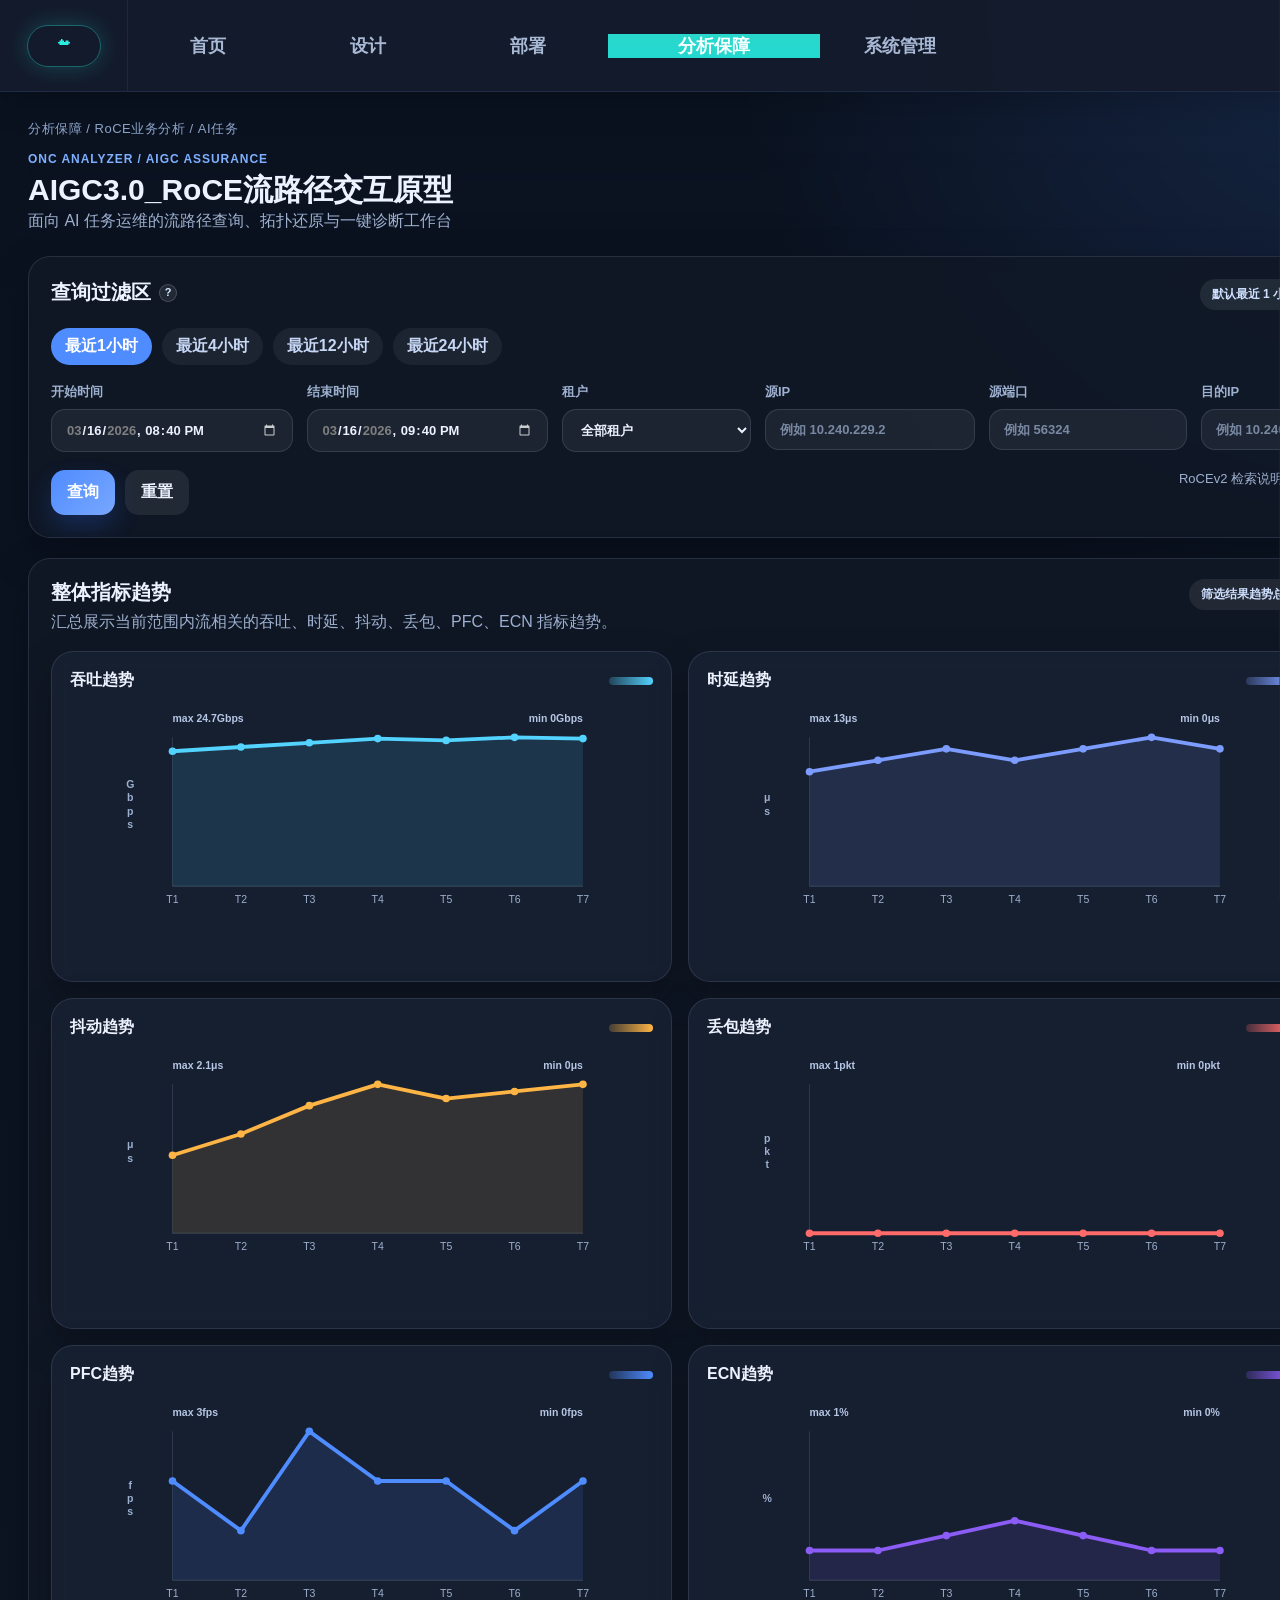
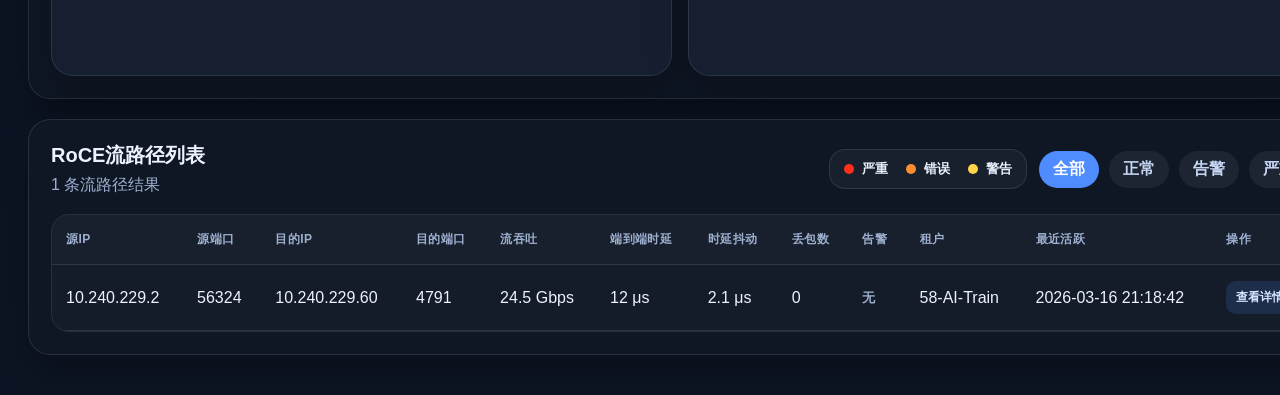
==== index.html @ 227f94c1 "feat: update flow overview and topology prototype" ====
<!DOCTYPE html>
<html lang="zh-CN">
<head>
  <meta charset="UTF-8" />
  <meta name="viewport" content="width=device-width, initial-scale=1.0" />
  <title>AIGC3.0_RoCE流路径交互原型</title>
  <link rel="icon" href="data:," />
  <link rel="stylesheet" href="./assets/styles/main.css" />
</head>
<body class="app-page app-page-ai-task">
  <header class="app-nav-shell">
    <div class="app-brand-mark">
      <span class="app-brand-icon">☁</span>
    </div>
    <nav class="product-nav">
      <span class="product-nav-item is-disabled">首页</span>
      <span class="product-nav-item is-disabled">设计</span>
      <span class="product-nav-item is-disabled">部署</span>
      <div class="product-nav-item product-nav-dropdown is-active" data-menu="analysis">
        <button class="product-nav-trigger" type="button" aria-expanded="false">分析保障</button>
        <div class="analysis-mega-menu" role="menu">
          <div class="analysis-menu-column">
            <div class="analysis-menu-title">监控</div>
            <span class="analysis-menu-link is-disabled">物理拓扑</span>
            <span class="analysis-menu-link is-disabled">虚拟拓扑</span>
            <span class="analysis-menu-link is-disabled">告警管理</span>
            <span class="analysis-menu-link is-disabled">网络日志</span>
          </div>
          <div class="analysis-menu-column">
            <div class="analysis-menu-title">健康分析</div>
            <span class="analysis-menu-link is-disabled">网络健康</span>
            <span class="analysis-menu-link is-disabled">网络拥塞分析</span>
            <span class="analysis-menu-link is-disabled">端口流量陡降分析</span>
            <span class="analysis-menu-link is-disabled">光链路分析</span>
          </div>
          <div class="analysis-menu-column">
            <div class="analysis-menu-title">RoCE业务分析</div>
            <a class="analysis-menu-link is-current" href="./index.html">AI任务</a>
            <span class="analysis-menu-link is-disabled">服务器</span>
            <span class="analysis-menu-link is-disabled">集合通信</span>
            <span class="analysis-menu-link is-disabled">自适应ECN</span>
            <span class="analysis-menu-link is-disabled">网络质量可视</span>
          </div>
          <div class="analysis-menu-column">
            <div class="analysis-menu-title">诊断分析</div>
            <a class="analysis-menu-link" href="./fault-diagnosis.html">故障一键诊断</a>
            <span class="analysis-menu-link is-disabled">DDC Ping</span>
            <span class="analysis-menu-link is-disabled">连通性探测</span>
          </div>
          <div class="analysis-menu-column">
            <div class="analysis-menu-title">采集配置</div>
            <span class="analysis-menu-link is-disabled">遥测订阅</span>
            <span class="analysis-menu-link is-disabled">高精度监控</span>
          </div>
        </div>
      </div>
      <span class="product-nav-item is-disabled">系统管理</span>
    </nav>
  </header>

  <div class="page-shell">
    <div class="workspace-breadcrumb">分析保障 / RoCE业务分析 / AI任务</div>
    <header class="topbar">
      <div>
        <div class="eyebrow">ONC Analyzer / AIGC Assurance</div>
        <h1 data-i18n="pageTitle">AIGC3.0_RoCE流路径交互原型</h1>
        <p class="subtitle" data-i18n="pageSubtitle">面向 AI 任务运维的流路径查询、拓扑还原与一键诊断工作台</p>
      </div>
    </header>

    <main class="layout">
      <section class="panel filter-panel">
        <div class="panel-header">
          <div>
            <div class="title-with-info info-anchor">
              <h2 data-i18n="queryTitle">查询过滤区</h2>
              <button class="info-trigger" type="button" aria-expanded="false">?</button>
              <span class="info-popover" role="tooltip"><span data-i18n="querySubtitleHint">支持自定义起止时间、租户与关键五元组联合检索</span></span>
            </div>
          </div>
          <span class="badge badge-light" data-i18n="defaultRange">默认最近 1 小时</span>
        </div>

        <div class="quick-range" id="quickRangeGroup">
          <button class="chip active" data-range="1h">最近1小时</button>
          <button class="chip" data-range="4h">最近4小时</button>
          <button class="chip" data-range="12h">最近12小时</button>
          <button class="chip" data-range="24h">最近24小时</button>
        </div>

        <div class="filter-grid">
          <label>
            <span data-i18n="startTime">开始时间</span>
            <input id="startTimeFilter" type="datetime-local" />
          </label>
          <label>
            <span data-i18n="endTime">结束时间</span>
            <input id="endTimeFilter" type="datetime-local" />
          </label>
          <label>
            <span data-i18n="tenant">租户</span>
            <select id="tenantFilter"></select>
          </label>
          <label>
            <span data-i18n="srcIp">源IP</span>
            <input id="srcIpFilter" type="text" placeholder="10.240.229.2" />
          </label>
          <label>
            <span data-i18n="srcPort">源端口</span>
            <input id="srcPortFilter" type="text" placeholder="56324" />
          </label>
          <label>
            <span data-i18n="dstIp">目的IP</span>
            <input id="dstIpFilter" type="text" placeholder="10.240.229.60" />
          </label>
        </div>

        <div class="filter-actions">
          <button class="btn btn-primary" id="searchBtn" data-i18n="search">查询</button>
          <button class="btn btn-secondary" id="resetBtn" data-i18n="reset">重置</button>
          <div class="filter-note-group">
            <div class="hint-text inline-hint-row info-anchor">
              <span data-i18n="roceHintLabel">RoCEv2 检索说明</span>
              <button class="info-trigger" type="button" aria-expanded="false">?</button>
              <span class="info-popover" role="tooltip"><span data-i18n="roceHint">RoCEv2 目的端口固定为 UDP 4791，支持按异常流路径快速定位。</span></span>
            </div>
            <div class="validation-text" id="timeValidationText" aria-live="polite"></div>
          </div>
        </div>
      </section>

      <section class="panel overall-trend-panel">
        <div class="panel-header">
          <div>
            <h2 data-i18n="overallTrendTitle">整体指标趋势</h2>
            <p data-i18n="overallTrendSubtitle">汇总展示当前筛选条件下流相关的吞吐、时延、抖动、丢包、PFC、ECN 指标趋势</p>
          </div>
          <span class="badge badge-light" data-i18n="overallTrendBadge">按当前筛选条件聚合</span>
        </div>
        <div class="overall-trend-grid">
          <div class="dark-card overall-trend-card">
            <div class="overall-trend-card-header">
              <h3 data-i18n="throughputTrend">吞吐趋势</h3>
              <span class="trend-accent trend-accent-throughput"></span>
            </div>
            <div class="chart chart-compact" id="overallThroughputChart"></div>
          </div>
          <div class="dark-card overall-trend-card">
            <div class="overall-trend-card-header">
              <h3 data-i18n="latencyTrend">时延趋势</h3>
              <span class="trend-accent trend-accent-latency"></span>
            </div>
            <div class="chart chart-compact" id="overallLatencyChart"></div>
          </div>
          <div class="dark-card overall-trend-card">
            <div class="overall-trend-card-header">
              <h3 data-i18n="jitterTrend">抖动趋势</h3>
              <span class="trend-accent trend-accent-jitter"></span>
            </div>
            <div class="chart chart-compact" id="overallJitterChart"></div>
          </div>
          <div class="dark-card overall-trend-card">
            <div class="overall-trend-card-header">
              <h3 data-i18n="lossTrend">丢包趋势</h3>
              <span class="trend-accent trend-accent-loss"></span>
            </div>
            <div class="chart chart-compact" id="overallLossChart"></div>
          </div>
          <div class="dark-card overall-trend-card">
            <div class="overall-trend-card-header">
              <h3 data-i18n="pfcTrend">PFC趋势</h3>
              <span class="trend-accent trend-accent-pfc"></span>
            </div>
            <div class="chart chart-compact" id="overallPfcChart"></div>
          </div>
          <div class="dark-card overall-trend-card">
            <div class="overall-trend-card-header">
              <h3 data-i18n="ecnTrend">ECN趋势</h3>
              <span class="trend-accent trend-accent-ecn"></span>
            </div>
            <div class="chart chart-compact" id="overallEcnChart"></div>
          </div>
        </div>
      </section>

      <section class="panel list-panel">
        <div class="panel-header list-header">
          <div>
            <h2 data-i18n="listTitle">RoCE流路径列表</h2>
            <p><span id="resultCount">0</span> <span data-i18n="listCountSuffix">条流路径结果</span></p>
          </div>
          <div class="list-actions">
            <div class="alarm-legend" aria-label="告警等级说明">
              <span class="alarm-legend-item"><span class="alarm-legend-dot critical"></span><span data-i18n="alarmCriticalLabel">严重</span></span>
              <span class="alarm-legend-item"><span class="alarm-legend-dot error"></span><span data-i18n="alarmErrorLabel">错误</span></span>
              <span class="alarm-legend-item"><span class="alarm-legend-dot warning"></span><span data-i18n="alarmWarningLabel">警告</span></span>
            </div>
            <div class="status-tabs" id="statusTabs">
              <button class="status-tab active" data-status="all" data-i18n="statusAll">全部</button>
              <button class="status-tab" data-status="normal" data-i18n="statusNormal">正常</button>
              <button class="status-tab" data-status="warning" data-i18n="statusWarning">告警</button>
              <button class="status-tab" data-status="critical" data-i18n="statusCritical">严重</button>
            </div>
          </div>
        </div>

        <div class="table-wrap">
          <table>
            <thead>
              <tr>
                <th data-i18n="srcIp">源IP</th>
                <th data-i18n="srcPort">源端口</th>
                <th data-i18n="dstIp">目的IP</th>
                <th data-i18n="dstPort">目的端口</th>
                <th data-i18n="throughput">流吞吐</th>
                <th data-i18n="latency">端到端时延</th>
                <th data-i18n="jitter">时延抖动</th>
                <th data-i18n="loss">丢包数</th>
                <th data-i18n="alarmColumn">告警</th>
                <th data-i18n="tenant">租户</th>
                <th data-i18n="lastActive">最近活跃</th>
                <th data-i18n="actions">操作</th>
              </tr>
            </thead>
            <tbody id="flowTableBody"></tbody>
          </table>
        </div>
      </section>
    </main>
  </div>

  <aside class="detail-drawer" id="detailDrawer" aria-hidden="true">
    <div class="drawer-backdrop" id="drawerBackdrop"></div>
    <div class="drawer-panel">
      <header class="detail-header">
        <div class="detail-title-text" data-i18n="detailEyebrow">流量路径详情</div>
      </header>

      <div class="detail-tabs-row">
        <nav class="detail-tabs" id="detailTabs">
          <button class="detail-tab active" data-tab="overview" data-i18n="tabOverview">概览与拓扑</button>
          <button class="detail-tab" data-tab="trends" data-i18n="tabTrends">详细指标趋势</button>
          <button class="detail-tab" data-tab="alarms" data-i18n="tabAlarms">告警记录</button>
        </nav>
        <button class="btn btn-primary" id="drawerDiagnosisBtn" data-i18n="startDiagnosis">一键故障诊断</button>
      </div>

      <div class="detail-content">
        <section class="tab-panel active" data-tab-panel="overview">
          <div class="overview-shell">
            <aside class="overview-sidebar dark-card">
              <div class="overview-section">
                <h3 data-i18n="detailSectionTitle">详情</h3>
                <div id="flowSnapshotCard"></div>
              </div>
              <div class="overview-divider"></div>
              <div class="overview-section">
                <div class="card-header-row card-header-row-tight">
                  <h3 data-i18n="matchedDevicesTitle">匹配流的设备</h3>
                  <span class="muted" id="matchedDeviceCount"></span>
                </div>
                <div id="matchedDeviceList"></div>
              </div>
            </aside>

            <section class="overview-topology-panel dark-card">
              <div class="card-header-row">
                <h3 data-i18n="topologyTitle">路径拓扑</h3>
                <div class="topology-toolbar">
                  <button class="btn btn-secondary btn-sm" id="viewInTopologyBtn" data-i18n="viewInTopology">在拓扑中查看</button>
                  <span class="topology-view-hint" id="topologyViewHint" data-i18n="topologyDefaultHint">当前展示主路径概览</span>
                </div>
              </div>
              <div id="topologyContainer"></div>
            </section>
          </div>
        </section>

        <section class="tab-panel" data-tab-panel="trends">
          <div class="detail-grid trend-grid">
            <div class="dark-card">
              <h3 data-i18n="throughputTrend">吞吐趋势</h3>
              <div class="chart" id="throughputChart"></div>
            </div>
            <div class="dark-card">
              <h3 data-i18n="latencyTrend">时延趋势</h3>
              <div class="chart" id="latencyChart"></div>
            </div>
            <div class="dark-card">
              <h3 data-i18n="jitterTrend">抖动趋势</h3>
              <div class="chart" id="jitterChart"></div>
            </div>
            <div class="dark-card">
              <h3 data-i18n="lossTrend">丢包趋势</h3>
              <div class="chart" id="lossChart"></div>
            </div>
            <div class="dark-card">
              <h3 data-i18n="pfcTrend">PFC趋势</h3>
              <div class="chart" id="pfcChart"></div>
            </div>
            <div class="dark-card">
              <h3 data-i18n="ecnTrend">ECN趋势</h3>
              <div class="chart" id="ecnChart"></div>
            </div>
          </div>
        </section>

        <section class="tab-panel" data-tab-panel="alarms">
          <div class="dark-card">
            <div class="card-header-row">
              <h3 data-i18n="alarmListTitle">关联告警记录</h3>
              <span class="muted" id="alarmCountLabel"></span>
            </div>
            <div id="alarmList"></div>
          </div>
        </section>
      </div>

      <aside class="diagnosis-drawer" id="diagnosisDrawer">
        <div class="card-header-row">
          <h3 data-i18n="diagnosisTitle">一键诊断结果</h3>
          <button class="icon-btn icon-btn-dark" id="closeDiagnosisBtn">×</button>
        </div>
        <div class="diagnosis-meta" id="diagnosisMeta"></div>
        <div id="diagnosisList"></div>
      </aside>
    </div>
  </aside>

  <script src="./assets/scripts/data.js"></script>
  <script src="./assets/scripts/nav.js"></script>
  <script src="./assets/scripts/app.js"></script>
</body>
</html>
---- assets/styles/main.css ----
:root {
  --bg: #0b1220;
  --panel: rgba(16, 24, 38, 0.88);
  --panel-2: rgba(24, 34, 51, 0.92);
  --text: #edf2ff;
  --muted: #9eb0cf;
  --line: rgba(158, 176, 207, 0.16);
  --primary: #4f8cff;
  --primary-2: #78a7ff;
  --warning: #ff9f1a;
  --critical: #ff5630;
  --success: #16a34a;
  --violet: #7c3aed;
  --shadow: 0 18px 44px rgba(0, 0, 0, 0.28);
  --dark-bg: #101826;
  --dark-panel: #182233;
  --dark-panel-2: #202c40;
  --dark-text: #edf2ff;
  --dark-muted: #9eb0cf;
  --dark-line: rgba(158, 176, 207, 0.16);
}

* {
  box-sizing: border-box;
}

html,
body {
  margin: 0;
  padding: 0;
  min-height: 100%;
  font-family: -apple-system, BlinkMacSystemFont, "Segoe UI", sans-serif;
  background: radial-gradient(circle at top right, rgba(79, 140, 255, 0.16), transparent 26%), linear-gradient(180deg, #0a1220 0%, #0d1524 100%);
  color: var(--text);
}

body {
  min-width: 1480px;
}

body.modal-open {
  overflow: hidden;
}

button,
input,
select {
  font: inherit;
}

button {
  cursor: pointer;
  border: none;
  background: none;
}

.page-shell {
  padding: 28px 28px 40px;
}

.app-nav-shell {
  display: flex;
  align-items: stretch;
  min-height: 92px;
  background: rgba(20, 28, 44, 0.96);
  border-bottom: 1px solid rgba(110, 166, 255, 0.12);
  box-shadow: 0 12px 32px rgba(0, 0, 0, 0.18);
  position: sticky;
  top: 0;
  z-index: 25;
}

.app-brand-mark {
  width: 128px;
  display: flex;
  align-items: center;
  justify-content: center;
  border-right: 1px solid rgba(110, 166, 255, 0.1);
}

.app-brand-icon {
  display: inline-flex;
  align-items: center;
  justify-content: center;
  width: 74px;
  height: 42px;
  border-radius: 999px;
  border: 1px solid rgba(36, 238, 221, 0.36);
  color: #2cecdf;
  font-size: 24px;
  box-shadow: 0 0 22px rgba(44, 236, 223, 0.22);
}

.product-nav {
  display: flex;
  align-items: stretch;
  flex: 1;
}

.product-nav-item {
  min-width: 160px;
  display: inline-flex;
  align-items: center;
  justify-content: center;
  color: #a9b9d5;
  font-size: 18px;
  font-weight: 700;
  position: relative;
}

.product-nav-item.is-disabled {
  cursor: default;
}

.product-nav-dropdown {
  position: relative;
}

.product-nav-dropdown.is-active .product-nav-trigger,
.product-nav-dropdown.is-open .product-nav-trigger {
  background: linear-gradient(180deg, #29d7cb 0%, #23d9cf 100%);
  color: #f8ffff;
}

.product-nav-trigger {
  min-width: 212px;
  padding: 0 28px;
  display: inline-flex;
  align-items: center;
  justify-content: center;
  font-size: 18px;
  font-weight: 700;
  color: inherit;
  background: transparent;
}

.analysis-mega-menu {
  position: absolute;
  left: 0;
  top: calc(100% + 8px);
  display: grid;
  grid-template-columns: repeat(5, minmax(170px, 1fr));
  gap: 22px;
  width: min(1420px, calc(100vw - 56px));
  padding: 28px 34px 30px;
  border-radius: 0 0 20px 20px;
  border: 1px solid rgba(110, 166, 255, 0.14);
  background: rgba(58, 67, 95, 0.96);
  box-shadow: 0 22px 42px rgba(0, 0, 0, 0.34);
  opacity: 0;
  visibility: hidden;
  transform: translateY(-8px);
  transition: opacity 0.2s ease, transform 0.2s ease, visibility 0.2s ease;
}

.product-nav-dropdown.is-open .analysis-mega-menu,
.product-nav-dropdown:hover .analysis-mega-menu {
  opacity: 1;
  visibility: visible;
  transform: translateY(0);
}

.analysis-menu-column {
  display: flex;
  flex-direction: column;
  gap: 14px;
}

.analysis-menu-title {
  color: #aebad5;
  font-size: 15px;
  font-weight: 700;
  margin-bottom: 6px;
}

.analysis-menu-link {
  color: #f0f5ff;
  font-size: 17px;
  font-weight: 700;
  text-decoration: none;
  line-height: 1.45;
}

.analysis-menu-link.is-disabled {
  color: rgba(240, 245, 255, 0.88);
  opacity: 0.88;
  cursor: default;
  pointer-events: none;
}

.analysis-menu-link.is-current {
  color: #22efe2;
}

.workspace-breadcrumb {
  margin-bottom: 14px;
  color: #8ea6ca;
  font-size: 13px;
  letter-spacing: 0.04em;
}

.sr-only {
  position: absolute;
  width: 1px;
  height: 1px;
  padding: 0;
  margin: -1px;
  overflow: hidden;
  clip: rect(0, 0, 0, 0);
  white-space: nowrap;
  border: 0;
}

.topbar,
.panel,
.metric-card,
.drawer-panel,
.diagnosis-drawer,
.dark-card {
  backdrop-filter: blur(8px);
}

.topbar {
  display: flex;
  justify-content: flex-start;
  gap: 24px;
  align-items: flex-start;
  margin-bottom: 24px;
}

h1,
h2,
h3,
p {
  margin: 0;
}

h1 {
  font-size: 30px;
  margin-top: 4px;
}

h2 {
  font-size: 20px;
  margin-bottom: 6px;
}

h3 {
  font-size: 16px;
}

.subtitle,
.panel-header p,
.muted,
.hint-text,
#detailSubtitle,
#diagnosisMeta {
  color: var(--muted);
}

.eyebrow {
  font-size: 12px;
  letter-spacing: 0.08em;
  color: #7fb0ff;
  text-transform: uppercase;
  font-weight: 700;
}

.eyebrow-dark {
  color: #6ea6ff;
}

.topbar-actions {
  display: flex;
  flex-direction: column;
  gap: 14px;
  align-items: flex-end;
}

.header-badges,
.quick-range,
.status-tabs,
.filter-actions {
  display: flex;
  gap: 10px;
  flex-wrap: wrap;
}

.badge {
  display: inline-flex;
  align-items: center;
  gap: 8px;
  border-radius: 999px;
  padding: 7px 12px;
  font-size: 12px;
  font-weight: 700;
}

.info-anchor {
  position: relative;
}

.title-with-info,
.inline-hint-row {
  display: inline-flex;
  align-items: center;
  gap: 8px;
}

.info-trigger {
  width: 18px;
  height: 18px;
  border-radius: 999px;
  display: inline-flex;
  align-items: center;
  justify-content: center;
  border: 1px solid rgba(255, 255, 255, 0.18);
  background: rgba(255, 255, 255, 0.08);
  color: #dce8ff;
  font-size: 11px;
  font-weight: 800;
  line-height: 1;
  padding: 0;
}

.info-trigger:hover,
.info-anchor.is-open .info-trigger {
  border-color: rgba(120, 167, 255, 0.44);
  background: rgba(79, 140, 255, 0.22);
}

.info-popover {
  position: absolute;
  top: calc(100% + 10px);
  right: 0;
  min-width: 220px;
  max-width: 320px;
  padding: 10px 12px;
  border-radius: 12px;
  border: 1px solid rgba(110, 166, 255, 0.22);
  background: rgba(10, 18, 32, 0.96);
  color: #dfe9ff;
  box-shadow: 0 16px 34px rgba(0, 0, 0, 0.32);
  opacity: 0;
  visibility: hidden;
  transform: translateY(-4px);
  transition: opacity 0.18s ease, transform 0.18s ease, visibility 0.18s ease;
  z-index: 6;
  text-transform: none;
  white-space: normal;
  line-height: 1.55;
}

.info-anchor.is-open .info-popover {
  opacity: 1;
  visibility: visible;
  transform: translateY(0);
}

.badge-blue {
  background: rgba(79, 140, 255, 0.18);
  color: #b9d2ff;
}

.badge-violet {
  background: rgba(124, 58, 237, 0.18);
  color: #d7c0ff;
}

.badge-emerald {
  background: rgba(22, 163, 74, 0.18);
  color: #9be7b0;
}

.badge-light {
  background: rgba(255, 255, 255, 0.08);
  color: #cfe0ff;
}

.panel,
.metric-card {
  background: var(--panel);
}

.chip,
.status-tab,
.detail-tab,
.btn,
.icon-btn {
  transition: all 0.2s ease;
}

.layout {
  display: flex;
  flex-direction: column;
  gap: 20px;
}

.panel {
  border: 1px solid var(--line);
  border-radius: 22px;
  padding: 22px;
  box-shadow: var(--shadow);
}

.panel-header {
  display: flex;
  justify-content: space-between;
  align-items: flex-start;
  gap: 18px;
  margin-bottom: 18px;
}

.title-with-info h2 {
  margin-bottom: 0;
}

.filter-grid {
  display: grid;
  grid-template-columns: 1.15fr 1.15fr 0.9fr 1fr 0.8fr 1fr;
  gap: 14px;
  margin-top: 18px;
  min-width: 1360px;
}

.filter-panel {
  overflow-x: auto;
}

.filter-grid label {
  display: flex;
  flex-direction: column;
  gap: 8px;
  font-size: 13px;
  color: var(--muted);
  font-weight: 600;
}

input,
select {
  border: 1px solid rgba(158, 176, 207, 0.18);
  background: rgba(255, 255, 255, 0.06);
  border-radius: 14px;
  padding: 12px 14px;
  color: var(--text);
  outline: none;
}

input::placeholder {
  color: rgba(158, 176, 207, 0.72);
}

input[type="datetime-local"]::-webkit-calendar-picker-indicator {
  filter: invert(0.9);
  opacity: 0.88;
}

input:focus,
select:focus {
  border-color: var(--primary);
  box-shadow: 0 0 0 4px rgba(79, 140, 255, 0.12);
}

.quick-range {
  margin-top: 8px;
}

.chip {
  padding: 8px 14px;
  border-radius: 999px;
  background: rgba(255, 255, 255, 0.06);
  color: #c6d6f4;
  font-weight: 700;
}

.chip.active,
.status-tab.active,
.detail-tab.active {
  background: var(--primary);
  color: #fff;
}

.btn {
  border-radius: 14px;
  padding: 12px 16px;
  font-weight: 700;
}

.btn-primary {
  background: linear-gradient(135deg, var(--primary), var(--primary-2));
  color: #fff;
  box-shadow: 0 12px 24px rgba(47, 107, 255, 0.22);
}

.btn-secondary {
  background: rgba(255, 255, 255, 0.08);
  color: var(--text);
}

.btn-sm {
  padding: 10px 14px;
  border-radius: 12px;
  font-size: 13px;
}

button:disabled {
  cursor: not-allowed;
  opacity: 0.5;
  box-shadow: none;
}

.filter-actions {
  align-items: flex-start;
  justify-content: flex-start;
  margin-top: 18px;
}

.overall-trend-panel {
  padding-top: 20px;
}

.overall-trend-grid {
  display: grid;
  grid-template-columns: repeat(3, minmax(0, 1fr));
  gap: 16px;
}

.overall-trend-card {
  padding: 18px 18px 14px;
}

.overall-trend-card-header {
  display: flex;
  align-items: center;
  justify-content: space-between;
  gap: 12px;
  margin-bottom: 12px;
}

.trend-accent {
  width: 44px;
  height: 8px;
  border-radius: 999px;
  display: inline-block;
}

.trend-accent-throughput {
  background: linear-gradient(90deg, rgba(83, 211, 255, 0.2), #53d3ff);
}

.trend-accent-latency {
  background: linear-gradient(90deg, rgba(124, 156, 255, 0.2), #7c9cff);
}

.trend-accent-jitter {
  background: linear-gradient(90deg, rgba(255, 181, 69, 0.2), #ffb545);
}

.trend-accent-loss {
  background: linear-gradient(90deg, rgba(255, 107, 107, 0.2), #ff6b6b);
}

.trend-accent-pfc {
  background: linear-gradient(90deg, rgba(79, 140, 255, 0.2), #4f8cff);
}

.trend-accent-ecn {
  background: linear-gradient(90deg, rgba(139, 92, 246, 0.2), #8b5cf6);
}

.chart-compact .chart-card svg {
  height: 210px;
}

.filter-note-group {
  display: flex;
  flex-direction: column;
  gap: 6px;
  margin-left: auto;
  align-items: flex-end;
}

.inline-hint-row .info-popover {
  top: auto;
  bottom: calc(100% + 10px);
}

.hint-text,
.validation-text {
  font-size: 13px;
}

.validation-text {
  min-height: 18px;
  color: #ffd38a;
}

.validation-text.visible {
  color: #ffb4a2;
}

.metrics-grid {
  display: grid;
  grid-template-columns: repeat(4, 1fr);
  gap: 16px;
}

.metric-card {
  padding: 18px 20px;
  border-radius: 20px;
  border: 1px solid rgba(230, 235, 242, 0.9);
  box-shadow: var(--shadow);
}

.metric-card .label {
  color: var(--muted);
  font-size: 13px;
  font-weight: 700;
}

.metric-card .value {
  font-size: 28px;
  margin: 10px 0 8px;
  font-weight: 800;
}

.metric-card .desc {
  font-size: 13px;
  color: var(--muted);
}

.list-header {
  align-items: center;
}

.list-actions {
  display: flex;
  align-items: center;
  gap: 12px;
  flex-wrap: wrap;
  justify-content: flex-end;
}

.alarm-legend {
  display: inline-flex;
  align-items: center;
  gap: 18px;
  padding: 10px 14px;
  border-radius: 16px;
  border: 1px solid rgba(255, 255, 255, 0.1);
  background: rgba(255, 255, 255, 0.04);
}

.alarm-legend-item {
  display: inline-flex;
  align-items: center;
  gap: 8px;
  color: #e9f0ff;
  font-size: 13px;
  font-weight: 700;
}

.alarm-legend-dot {
  width: 10px;
  height: 10px;
  border-radius: 999px;
  display: inline-block;
}

.alarm-legend-dot.critical {
  background: #ff2f1a;
}

.alarm-legend-dot.error {
  background: #ff8d32;
}

.alarm-legend-dot.warning {
  background: #ffd448;
}

.status-tab {
  padding: 8px 14px;
  border-radius: 999px;
  background: rgba(255, 255, 255, 0.06);
  color: #c6d6f4;
  font-weight: 700;
}

.table-wrap {
  overflow: auto;
  border: 1px solid var(--line);
  border-radius: 18px;
}

table {
  width: 100%;
  border-collapse: collapse;
  min-width: 1320px;
}

thead {
  background: rgba(255, 255, 255, 0.04);
}

th,
td {
  padding: 16px 14px;
  border-bottom: 1px solid var(--line);
  text-align: left;
  vertical-align: middle;
}

th {
  font-size: 12px;
  color: var(--dark-muted);
  text-transform: uppercase;
  letter-spacing: 0.04em;
}

tbody tr {
  background: rgba(255, 255, 255, 0.02);
}

tbody tr:hover {
  background: rgba(79, 140, 255, 0.08);
}

.status-pill,
.severity-dot,
.alarm-tag,
.diag-tag {
  display: inline-flex;
  align-items: center;
  justify-content: center;
  border-radius: 999px;
  font-weight: 700;
}

.status-pill {
  padding: 6px 10px;
  font-size: 12px;
}

.status-normal {
  background: rgba(22, 163, 74, 0.12);
  color: var(--success);
}

.status-warning {
  background: rgba(255, 159, 26, 0.14);
  color: var(--warning);
}

.status-critical {
  background: rgba(255, 86, 48, 0.14);
  color: var(--critical);
}

.alarm-summary {
  display: inline-flex;
  align-items: center;
  gap: 10px;
  flex-wrap: wrap;
}

.alarm-count-pill {
  min-width: 38px;
  height: 38px;
  padding: 0 10px;
  border-radius: 10px;
  display: inline-flex;
  align-items: center;
  justify-content: center;
  font-size: 14px;
  font-weight: 800;
  color: #fff;
}

.alarm-critical {
  background: linear-gradient(180deg, #ff4a2f, #ff2f1a);
}

.alarm-error {
  background: linear-gradient(180deg, #ffad43, #ff8d32);
}

.alarm-warning {
  background: linear-gradient(180deg, #ffe45f, #ffd448);
  color: #5a4700;
}

.alarm-summary-empty {
  color: var(--muted);
  font-size: 13px;
  font-weight: 700;
}

.action-group {
  display: flex;
  gap: 8px;
}

.action-link {
  padding: 8px 10px;
  border-radius: 10px;
  background: rgba(79, 140, 255, 0.16);
  color: #d6e4ff;
  font-size: 12px;
  font-weight: 700;
}

.detail-drawer {
  position: fixed;
  inset: 0;
  z-index: 30;
  pointer-events: none;
}

.detail-drawer.open {
  pointer-events: auto;
}

.drawer-backdrop {
  position: absolute;
  inset: 0;
  background: rgba(3, 7, 18, 0.46);
  opacity: 0;
  transition: opacity 0.24s ease;
}

.drawer-panel {
  position: absolute;
  top: 0;
  right: 0;
  width: min(1320px, 92vw);
  height: 100vh;
  background: linear-gradient(180deg, #101a2b 0%, #0d1524 100%);
  color: var(--dark-text);
  border-left: 1px solid rgba(110, 166, 255, 0.14);
  transform: translateX(100%);
  transition: transform 0.28s ease;
  overflow: auto;
  padding: 26px 28px 36px;
}

.detail-drawer.open .drawer-backdrop {
  opacity: 1;
}

.detail-drawer.open .drawer-panel {
  transform: translateX(0);
}

.drawer-header,
.card-header-row {
  display: flex;
  justify-content: space-between;
  align-items: center;
  gap: 16px;
}

.drawer-header-actions,
.drawer-toolbar {
  display: flex;
  align-items: center;
  gap: 12px;
}

.detail-header {
  margin-bottom: 18px;
}

.detail-title-text {
  color: #f3f7ff;
  font-size: 18px;
  font-weight: 700;
  letter-spacing: 0.02em;
}

.detail-tabs-row {
  display: flex;
  align-items: center;
  justify-content: space-between;
  gap: 18px;
  margin-bottom: 28px;
}

.icon-btn,
.icon-btn-dark {
  width: 40px;
  height: 40px;
  border-radius: 12px;
  display: inline-flex;
  align-items: center;
  justify-content: center;
  font-size: 24px;
}

.icon-btn {
  background: rgba(255, 255, 255, 0.08);
  color: var(--dark-text);
}

.icon-btn-dark {
  background: rgba(255, 255, 255, 0.08);
  color: var(--dark-text);
}

.detail-tabs {
  display: flex;
  gap: 14px;
  margin-bottom: 0;
  flex-wrap: wrap;
  flex: 1;
}

.detail-tab {
  padding: 14px 26px;
  border-radius: 999px;
  background: rgba(37, 49, 70, 0.92);
  color: #a6b4cd;
  font-weight: 700;
  font-size: 16px;
  box-shadow: inset 0 1px 0 rgba(255, 255, 255, 0.02);
}

.detail-tab:hover {
  background: rgba(53, 70, 96, 0.96);
  color: #dfe9ff;
}

.tab-panel {
  display: none;
}

.tab-panel.active {
  display: block;
}

.detail-grid {
  display: grid;
  gap: 16px;
}

.overview-shell {
  display: grid;
  grid-template-columns: minmax(320px, 360px) minmax(0, 1fr);
  gap: 0;
  border: 1px solid var(--dark-line);
  border-radius: 22px;
  overflow: hidden;
  background: rgba(24, 34, 51, 0.74);
}

.overview-sidebar,
.overview-topology-panel {
  min-height: 680px;
  border: none;
  border-radius: 0;
  box-shadow: none;
}

.overview-sidebar {
  padding: 22px 20px;
  border-right: 1px solid var(--dark-line);
}

.overview-topology-panel {
  padding: 18px 26px 22px;
  background: rgba(18, 25, 38, 0.95);
}

.topology-toolbar {
  display: flex;
  align-items: center;
  gap: 12px;
  flex-wrap: wrap;
  justify-content: flex-end;
}

.topology-view-hint {
  color: var(--dark-muted);
  font-size: 13px;
  font-weight: 600;
}

.topology-toolbar .btn.is-active {
  background: linear-gradient(135deg, var(--primary), var(--primary-2));
  color: #fff;
}

.overview-section h3 {
  margin-bottom: 14px;
  font-size: 16px;
}

.overview-divider {
  height: 1px;
  background: var(--dark-line);
  margin: 16px 0 18px;
}

.card-header-row-tight {
  margin-bottom: 14px;
}

.flow-snapshot-card {
  background: rgba(255, 255, 255, 0.06);
  border: 1px solid var(--dark-line);
  border-radius: 12px;
  padding: 22px 22px 20px;
}

.snapshot-endpoints {
  display: grid;
  grid-template-columns: minmax(0, 1fr) 56px minmax(0, 1fr);
  align-items: center;
  gap: 12px;
}

.snapshot-endpoint-right {
  text-align: right;
}

.snapshot-ip {
  color: #1f6fff;
  font-size: 20px;
  font-weight: 700;
}

.snapshot-port {
  margin-top: 20px;
  font-size: 18px;
  font-weight: 700;
  color: #f7fbff;
}

.snapshot-label {
  margin-top: 6px;
  color: var(--dark-muted);
  font-size: 13px;
}

.snapshot-arrow {
  text-align: center;
  font-size: 44px;
  line-height: 1;
  color: rgba(255, 255, 255, 0.38);
}

.matched-device-list {
  display: flex;
  flex-direction: column;
  gap: 14px;
}

.matched-device-card {
  border-radius: 14px;
  border: 1px solid rgba(255, 255, 255, 0.08);
  background: rgba(255, 255, 255, 0.06);
  overflow: hidden;
}

.matched-device-card.expanded {
  border-color: rgba(79, 140, 255, 0.92);
  box-shadow: inset 0 0 0 1px rgba(79, 140, 255, 0.12);
}

.matched-device-card.is-focused {
  border-color: rgba(124, 92, 246, 0.82);
  box-shadow: inset 0 0 0 1px rgba(124, 92, 246, 0.18), 0 0 0 1px rgba(124, 92, 246, 0.18);
}

.matched-device-toggle {
  width: 100%;
  display: flex;
  align-items: flex-start;
  gap: 14px;
  padding: 18px 16px;
  color: inherit;
  text-align: left;
}

.matched-device-heading {
  min-width: 0;
}

.matched-device-chevron {
  color: rgba(255, 255, 255, 0.4);
  font-size: 22px;
  line-height: 1;
  transform: rotate(-90deg);
  transition: transform 0.2s ease, color 0.2s ease;
}

.matched-device-card.expanded .matched-device-chevron {
  transform: rotate(0deg);
  color: #cfe0ff;
}

.matched-device-name {
  font-size: 18px;
  color: #f6f8ff;
}

.matched-device-sub {
  margin-top: 6px;
  font-size: 12px;
  color: var(--dark-muted);
}

.matched-device-panel {
  display: none;
  padding: 0 16px 16px;
}

.matched-device-card.expanded .matched-device-panel {
  display: grid;
  gap: 14px;
}

.device-interface-card {
  background: rgba(9, 14, 24, 0.34);
  border-radius: 18px;
  padding: 18px 18px 16px;
}

.device-interface-title-row {
  display: flex;
  align-items: center;
  gap: 10px;
  margin-bottom: 14px;
  font-size: 14px;
  color: #f4f8ff;
}

.device-interface-dot {
  width: 10px;
  height: 20px;
  border-radius: 0;
  display: inline-block;
}

.interface-ingress .device-interface-dot {
  background: #ff8b0a;
}

.interface-egress .device-interface-dot {
  background: #7c3aed;
}

.device-interface-grid {
  display: grid;
  grid-template-columns: minmax(0, 1fr) auto;
  row-gap: 14px;
  column-gap: 18px;
  align-items: center;
}

.device-interface-grid span {
  color: var(--dark-muted);
  font-size: 13px;
}

.device-interface-grid strong {
  color: #f7fbff;
  font-size: 15px;
  font-weight: 500;
  text-align: right;
}

.two-col {
  grid-template-columns: minmax(0, 2fr) minmax(320px, 1fr);
}

.trend-grid {
  grid-template-columns: repeat(2, minmax(0, 1fr));
}

.dark-card {
  background: rgba(24, 34, 51, 0.88);
  border: 1px solid var(--dark-line);
  border-radius: 22px;
  padding: 18px;
  box-shadow: 0 16px 40px rgba(0, 0, 0, 0.24);
}

.chart,
#topologyContainer {
  min-height: 260px;
}

#topologyContainer {
  min-height: 620px;
}

.trend-grid .dark-card {
  padding: 20px 22px 18px;
}

.trend-grid .dark-card h3 {
  margin-bottom: 12px;
  font-size: 16px;
}

.legend-dot {
  width: 10px;
  height: 10px;
  border-radius: 50%;
  display: inline-block;
}

.legend-dot.critical {
  background: var(--critical);
  box-shadow: 0 0 0 6px rgba(255, 86, 48, 0.16);
}

.topology-svg {
  width: 100%;
  height: 620px;
}

.topology-svg-device {
  height: 720px;
}

.topology-node rect,
.topology-node circle {
  stroke-width: 2;
}

.topology-node-ring {
  fill: none;
  stroke: rgba(255, 255, 255, 0.38);
  stroke-width: 1.6;
}

.topology-node-label {
  fill: #edf2ff;
}

.topology-node.is-highlighted .topology-node-ring {
  stroke: #2f6bff;
  stroke-width: 2.2;
}

.topology-node.is-muted .topology-node-ring {
  stroke: rgba(255, 255, 255, 0.1);
}

.topology-text,
.link-label,
.chart-label,
.empty-state,
.task-chip,
.alarm-desc,
.state-note,
.diag-desc {
  fill: var(--dark-muted);
  color: var(--dark-muted);
}

.node-server {
  fill: #e94936;
  stroke: #e94936;
}

.node-switch {
  fill: #e94936;
  stroke: #e94936;
}

.node-warning {
  fill: #e58d21;
  stroke: #e58d21;
}

.node-critical {
  fill: #e94936;
  stroke: #e94936;
}

.node-normal {
  fill: #e94936;
  stroke: #e94936;
}

.node-muted {
  fill: rgba(255, 255, 255, 0.08);
  stroke: rgba(255, 255, 255, 0.12);
}

.topology-icon {
  fill: #ffffff;
  font-size: 18px;
  font-weight: 700;
}

.topology-badge {
  fill: #ffffff;
  font-size: 12px;
  font-weight: 700;
}

.topology-node.is-muted .topology-icon,
.topology-node.is-muted .topology-badge,
.topology-node.is-muted .topology-node-label {
  fill: rgba(255, 255, 255, 0.44);
}

.link-normal {
  stroke: rgba(255, 255, 255, 0.36);
}

.link-warning {
  stroke: rgba(255, 182, 72, 0.9);
}

.link-critical {
  stroke: rgba(255, 116, 81, 0.92);
}

.link-normal.is-muted,
.link-warning.is-muted,
.link-critical.is-muted {
  stroke: rgba(255, 255, 255, 0.16);
}

.link-normal.is-highlighted {
  stroke: #2f6bff;
}

.link-warning.is-highlighted {
  stroke: #4f8cff;
}

.link-critical.is-highlighted {
  stroke: #ff8d32;
}

.link-label.is-muted {
  fill: rgba(255, 255, 255, 0.24);
}

.traffic-ribbon {
  fill: none;
  stroke-linecap: round;
  opacity: 0.92;
}

.traffic-ribbon-egress {
  stroke: rgba(116, 68, 240, 0.88);
  stroke-width: 28px;
}

.traffic-ribbon-ingress {
  stroke: rgba(197, 110, 27, 0.8);
  stroke-width: 24px;
}

.traffic-ribbon-branch {
  stroke: rgba(255, 255, 255, 0.14);
  stroke-width: 2px;
}

.traffic-ribbon.is-muted {
  opacity: 0.46;
}

.traffic-node-shell {
  fill: rgba(255, 255, 255, 0.12);
  stroke: rgba(255, 255, 255, 0.5);
  stroke-width: 1.5;
}

.traffic-node-icon-circle {
  stroke-width: 2;
}

.traffic-node.is-normal .traffic-node-icon-circle,
.traffic-node.is-emphasized .traffic-node-icon-circle {
  fill: #e94936;
  stroke: #ff6f5c;
}

.traffic-node.is-warning .traffic-node-icon-circle {
  fill: #e58d21;
  stroke: #f6b25d;
}

.traffic-node.is-critical .traffic-node-icon-circle {
  fill: #ff4a2f;
  stroke: #ff8874;
}

.traffic-node.is-muted .traffic-node-shell {
  fill: rgba(255, 255, 255, 0.04);
  stroke: rgba(255, 255, 255, 0.18);
}

.traffic-node.is-muted .traffic-node-icon-circle {
  fill: rgba(255, 255, 255, 0.08);
  stroke: rgba(255, 255, 255, 0.18);
}

.traffic-node.is-emphasized .traffic-node-shell {
  stroke: rgba(124, 156, 255, 0.94);
}

.traffic-node-icon,
.traffic-node-badge {
  fill: #fff;
}

.traffic-node-label {
  fill: #f5f8ff;
  font-size: 15px;
  font-weight: 700;
}

.traffic-node-badge {
  font-size: 12px;
  font-weight: 700;
}

.traffic-node.is-muted .traffic-node-label,
.traffic-node.is-muted .traffic-node-badge,
.traffic-node.is-muted .traffic-node-icon {
  fill: rgba(255, 255, 255, 0.48);
}

.state-list,
.alarm-list,
.diag-list,
.action-list {
  display: flex;
  flex-direction: column;
  gap: 12px;
}

.state-item,
.alarm-item,
.diag-item,
.action-item {
  background: rgba(255, 255, 255, 0.05);
  border: 1px solid var(--dark-line);
  border-radius: 16px;
  padding: 14px;
}

.state-item-header,
.alarm-item-header,
.diag-item-header {
  display: flex;
  justify-content: space-between;
  gap: 12px;
  align-items: center;
  margin-bottom: 8px;
}

.severity-dot {
  width: 10px;
  height: 10px;
}

.severity-normal {
  background: var(--success);
}

.severity-warning {
  background: var(--warning);
}

.severity-critical {
  background: var(--critical);
}

.alarm-tag,
.diag-tag,
.task-chip {
  padding: 6px 10px;
  font-size: 12px;
}

.alarm-tag.normal,
.diag-tag.pass {
  background: rgba(34, 197, 94, 0.16);
  color: #7ff0a3;
}

.alarm-tag.warning,
.diag-tag.warn {
  background: rgba(255, 159, 26, 0.16);
  color: #ffd38a;
}

.alarm-tag.critical,
.diag-tag.fail {
  background: rgba(255, 86, 48, 0.16);
  color: #ffb4a2;
}

.task-chip {
  background: rgba(110, 166, 255, 0.14);
  color: #cfe0ff;
  border-radius: 999px;
}

.task-table,
.compact-table {
  width: 100%;
  border-collapse: collapse;
}

.task-table th,
.task-table td,
.compact-table th,
.compact-table td {
  padding: 12px 10px;
  border-bottom: 1px solid var(--dark-line);
}

.task-table th,
.compact-table th {
  color: var(--dark-muted);
  font-size: 12px;
}

.diagnosis-drawer {
  position: absolute;
  top: 110px;
  right: 24px;
  width: 360px;
  max-height: calc(100vh - 150px);
  overflow: auto;
  background: rgba(7, 12, 22, 0.95);
  border: 1px solid rgba(110, 166, 255, 0.18);
  border-radius: 24px;
  padding: 18px;
  box-shadow: 0 26px 50px rgba(0, 0, 0, 0.42);
  transform: translateX(120%);
  transition: transform 0.24s ease;
}

.diagnosis-drawer.open {
  transform: translateX(0);
}

.progress-track {
  width: 100%;
  height: 8px;
  border-radius: 999px;
  background: rgba(255, 255, 255, 0.08);
  overflow: hidden;
  margin-top: 10px;
}

.progress-fill {
  height: 100%;
  border-radius: 999px;
  background: linear-gradient(90deg, #6ea6ff, #53d3ff);
}

.chart-card svg {
  width: 100%;
  height: 240px;
}

.chart-axis-label {
  fill: var(--dark-muted);
  color: var(--dark-muted);
  letter-spacing: 0.04em;
  font-weight: 600;
}

.chart-meta-label {
  fill: #b6c6e5;
  color: #b6c6e5;
  font-weight: 700;
}

.empty-state {
  padding: 36px 0;
  text-align: center;
  font-size: 14px;
}

.diagnosis-page-shell {
  padding-top: 22px;
}

.diagnosis-layout {
  display: grid;
  grid-template-columns: 420px minmax(0, 1fr);
  gap: 26px;
  align-items: start;
}

.diagnosis-sidebar {
  min-height: calc(100vh - 168px);
  padding: 24px 20px 18px;
  display: flex;
  flex-direction: column;
}

.diagnosis-sidebar-header {
  display: flex;
  align-items: center;
  justify-content: space-between;
  gap: 16px;
  margin-bottom: 18px;
}

.diagnosis-sidebar-title {
  font-size: 26px;
  font-weight: 800;
}

.diagnosis-sidebar-actions,
.diagnosis-graph-toolbar,
.diagnosis-summary-actions,
.diagnosis-task-card-header,
.diagnosis-summary-head {
  display: flex;
  align-items: center;
  justify-content: space-between;
  gap: 14px;
}

.square-action-btn,
.square-filter-btn {
  width: 58px;
  height: 46px;
  border-radius: 10px;
  border: 1px solid rgba(110, 166, 255, 0.18);
  background: rgba(255, 255, 255, 0.03);
  color: #9eb2d2;
  display: inline-flex;
  align-items: center;
  justify-content: center;
  font-size: 26px;
}

.square-action-btn-primary {
  background: linear-gradient(180deg, rgba(60, 220, 213, 0.82), rgba(72, 181, 188, 0.78));
  color: #083235;
}

.diagnosis-search-row {
  display: grid;
  grid-template-columns: 62px minmax(0, 1fr);
  gap: 10px;
  margin-bottom: 16px;
}

.diagnosis-search-box {
  position: relative;
  display: block;
}

.diagnosis-search-box input {
  width: 100%;
  padding-right: 48px;
  height: 46px;
  border-radius: 10px;
}

.diagnosis-search-icon {
  position: absolute;
  right: 16px;
  top: 50%;
  transform: translateY(-50%);
  color: #8ea6ca;
  font-size: 22px;
}

.diagnosis-task-list {
  display: flex;
  flex-direction: column;
  gap: 16px;
  overflow: auto;
  padding-right: 4px;
}

.diagnosis-task-card {
  width: 100%;
  padding: 18px 16px 16px;
  border-radius: 0;
  border: 1px solid rgba(255, 255, 255, 0.04);
  background: linear-gradient(180deg, rgba(255, 255, 255, 0.04), rgba(255, 255, 255, 0.02));
  color: #dce6f8;
  text-align: left;
}

.diagnosis-task-card.is-active {
  border-color: rgba(55, 196, 255, 0.9);
  box-shadow: inset 0 0 0 1px rgba(55, 196, 255, 0.1);
}

.diagnosis-task-card-title-row {
  display: flex;
  align-items: center;
  gap: 10px;
  min-width: 0;
}

.diagnosis-task-card-title-row strong {
  font-size: 17px;
  white-space: nowrap;
  overflow: hidden;
  text-overflow: ellipsis;
}

.diagnosis-task-check {
  width: 18px;
  height: 18px;
  border-radius: 4px;
  border: 1px solid rgba(158, 176, 207, 0.5);
  flex: 0 0 auto;
}

.diagnosis-task-card-tools {
  display: flex;
  gap: 12px;
  color: #25e0d4;
  font-size: 18px;
}

.diagnosis-task-meta {
  margin-top: 10px;
  color: #9eb0cf;
  font-size: 14px;
}

.task-count-good {
  color: #5cd39b;
}

.task-count-bad {
  color: #ff7d7d;
}

.diagnosis-main {
  display: grid;
  gap: 20px;
}

.diagnosis-summary-card {
  padding: 0;
  overflow: hidden;
  background: linear-gradient(135deg, rgba(67, 180, 226, 0.66), rgba(12, 77, 112, 0.92));
}

.diagnosis-summary-inner {
  display: grid;
  grid-template-columns: 240px minmax(0, 1fr);
  gap: 18px;
  padding: 24px 28px;
  min-height: 190px;
}

.diagnosis-summary-ring-block {
  display: flex;
  align-items: center;
  justify-content: center;
}

.diagnosis-progress-ring {
  --progress: 100;
  width: 170px;
  height: 170px;
  border-radius: 50%;
  background:
    radial-gradient(circle closest-side, rgba(12, 47, 74, 0.96) 78%, transparent 79%),
    conic-gradient(#79d4b0 calc(var(--progress) * 1%), rgba(255, 255, 255, 0.16) 0);
  display: flex;
  align-items: center;
  justify-content: center;
  box-shadow: inset 0 0 0 8px rgba(255, 255, 255, 0.08), 0 0 0 10px rgba(255, 255, 255, 0.08);
}

.diagnosis-progress-ring-inner {
  display: flex;
  flex-direction: column;
  align-items: center;
  gap: 6px;
}

.diagnosis-progress-ring-inner strong {
  font-size: 50px;
  line-height: 1;
}

.diagnosis-progress-ring-inner span {
  color: rgba(237, 242, 255, 0.72);
  font-size: 14px;
}

.diagnosis-summary-content h2 {
  font-size: 30px;
  margin-bottom: 20px;
}

.diagnosis-summary-content strong,
.diagnosis-summary-content span {
  font-size: 14px;
}

.diagnosis-summary-meta-grid {
  display: grid;
  grid-template-columns: 110px minmax(0, 1fr) 130px minmax(0, 1fr);
  row-gap: 12px;
  column-gap: 12px;
  color: rgba(237, 242, 255, 0.7);
}

.diagnosis-summary-meta-grid strong {
  color: #f6fbff;
  font-weight: 500;
}

.diagnosis-graph-card {
  min-height: 760px;
  padding: 18px 20px 22px;
}

.diagnosis-graph-toolbar-left {
  display: flex;
  align-items: center;
  gap: 12px;
}

.diagnosis-toolbar-tip {
  color: #a8b8d1;
  font-size: 14px;
}

.diagnosis-graph-stage {
  margin-top: 18px;
  min-height: 680px;
  border-radius: 18px;
  background: linear-gradient(180deg, rgba(255, 255, 255, 0.02), rgba(255, 255, 255, 0.01));
  overflow: auto;
}

.diagnosis-graph-svg {
  width: 100%;
  min-width: 1180px;
  height: 720px;
}

.diagnosis-empty-state {
  color: #8ea6ca;
}

.modal-backdrop {
  position: fixed;
  inset: 0;
  background: rgba(5, 10, 18, 0.52);
  display: flex;
  align-items: center;
  justify-content: center;
  z-index: 40;
  padding: 28px;
}

.modal-backdrop[hidden] {
  display: none !important;
}

.task-modal {
  width: min(1580px, 100%);
  border-radius: 12px;
  border: 1px solid rgba(110, 166, 255, 0.14);
  background: linear-gradient(180deg, #232d43 0%, #2b3148 100%);
  box-shadow: 0 24px 46px rgba(0, 0, 0, 0.35);
  overflow: hidden;
}

.task-modal-header,
.task-modal-footer {
  display: flex;
  align-items: center;
  justify-content: space-between;
  padding: 18px 24px;
}

.task-modal-header {
  border-bottom: 1px solid rgba(110, 166, 255, 0.12);
}

.task-modal-close {
  color: #a9bad7;
  font-size: 34px;
  line-height: 1;
}

.task-modal-body {
  padding: 28px 42px 18px;
}

.task-form-grid {
  display: grid;
  gap: 18px;
}

.task-form-row {
  display: grid;
  grid-template-columns: 140px minmax(0, 1fr);
  align-items: center;
  gap: 18px;
}

.task-form-row > span {
  color: #dce7fb;
  font-size: 16px;
  font-weight: 700;
  text-align: right;
}

.task-form-row em {
  font-style: normal;
  color: #ff7d7d;
}

.task-form-row-full {
  grid-column: 1 / -1;
}

.task-range-grid {
  display: grid;
  grid-template-columns: minmax(0, 1fr) 40px minmax(0, 1fr);
  gap: 12px;
  align-items: center;
}

.task-range-separator {
  text-align: center;
  color: #a5b8d6;
}

.task-option-group {
  display: flex;
  gap: 12px;
  flex-wrap: wrap;
}

.task-radio-pill {
  position: relative;
  display: inline-flex;
  align-items: center;
  gap: 10px;
  padding: 0;
  color: #dce7fb;
  font-size: 16px;
  font-weight: 700;
}

.task-radio-pill input {
  position: absolute;
  opacity: 0;
  pointer-events: none;
}

.task-radio-pill span {
  position: relative;
  display: inline-flex;
  align-items: center;
  gap: 10px;
  min-height: 34px;
}

.task-radio-pill span::before {
  content: '';
  width: 16px;
  height: 16px;
  border-radius: 50%;
  border: 2px solid rgba(110, 166, 255, 0.36);
  box-shadow: inset 0 0 0 4px transparent;
}

.task-radio-pill input:checked + span::before {
  border-color: #23e9dc;
  box-shadow: inset 0 0 0 4px #23e9dc;
}

.task-switch-row {
  align-items: center;
}

.task-switch {
  position: relative;
  width: 80px;
  height: 40px;
  display: inline-block;
}

.task-switch input {
  position: absolute;
  opacity: 0;
  pointer-events: none;
}

.task-switch-slider {
  position: absolute;
  inset: 0;
  border-radius: 999px;
  background: rgba(160, 178, 206, 0.48);
  transition: background 0.2s ease;
}

.task-switch-slider::after {
  content: '';
  position: absolute;
  top: 4px;
  left: 4px;
  width: 32px;
  height: 32px;
  border-radius: 50%;
  background: #1d2536;
  transition: transform 0.2s ease;
}

.task-switch input:checked + .task-switch-slider {
  background: rgba(35, 233, 220, 0.8);
}

.task-switch input:checked + .task-switch-slider::after {
  transform: translateX(40px);
}

.task-form-error {
  min-height: 22px;
  margin-top: 16px;
  color: #ffb4a2;
  font-size: 14px;
}

.task-modal-footer {
  justify-content: flex-end;
  gap: 14px;
  padding-bottom: 24px;
}

.task-target-flow-list {
  margin-top: 12px;
  background-color: rgba(0, 0, 0, 0.2);
  border: 1px solid var(--line);
  border-radius: 4px;
  padding: 8px;
  max-height: 200px;
  overflow-y: auto;
}

.task-flow-search > input {
  width: 100%;
  padding: 6px 8px;
  border: 1px solid var(--line);
  border-radius: 4px;
  background-color: rgba(255, 255, 255, 0.05);
  color: var(--text);
  margin-bottom: 8px;
}

.task-flow-item {
  display: flex;
  align-items: center;
  padding: 6px 8px;
  cursor: pointer;
  border-radius: 4px;
  transition: background-color 0.2s;
  color: var(--text);
}

.task-flow-item:hover {
  background-color: rgba(255, 255, 255, 0.08);
}

.task-flow-item input[type="radio"] {
  margin-right: 8px;
  position: static;
  opacity: 1;
  pointer-events: auto;
}

.task-flow-item-key {
  font-family: monospace;
  font-size: 13px;
  color: var(--muted);
  margin-left: 8px;
}

@media (max-width: 1440px) {
  body {
    min-width: 1360px;
  }

  .overall-trend-grid,
  .metrics-grid {
    grid-template-columns: repeat(2, 1fr);
  }

  .list-actions {
    justify-content: flex-start;
  }

  .overview-shell {
    grid-template-columns: 1fr;
  }

  .detail-tabs-row {
    flex-direction: column;
    align-items: stretch;
  }

  .analysis-mega-menu {
    width: min(1280px, calc(100vw - 56px));
  }

  .diagnosis-layout {
    grid-template-columns: 1fr;
  }

  .diagnosis-summary-inner {
    grid-template-columns: 1fr;
  }

  .diagnosis-summary-head {
    flex-direction: column;
    align-items: stretch;
  }

  .diagnosis-summary-meta-grid {
    grid-template-columns: 110px minmax(0, 1fr);
  }

  .overview-sidebar {
    border-right: none;
    border-bottom: 1px solid var(--dark-line);
  }

  .two-col,
  .trend-grid {
    grid-template-columns: 1fr;
  }
}
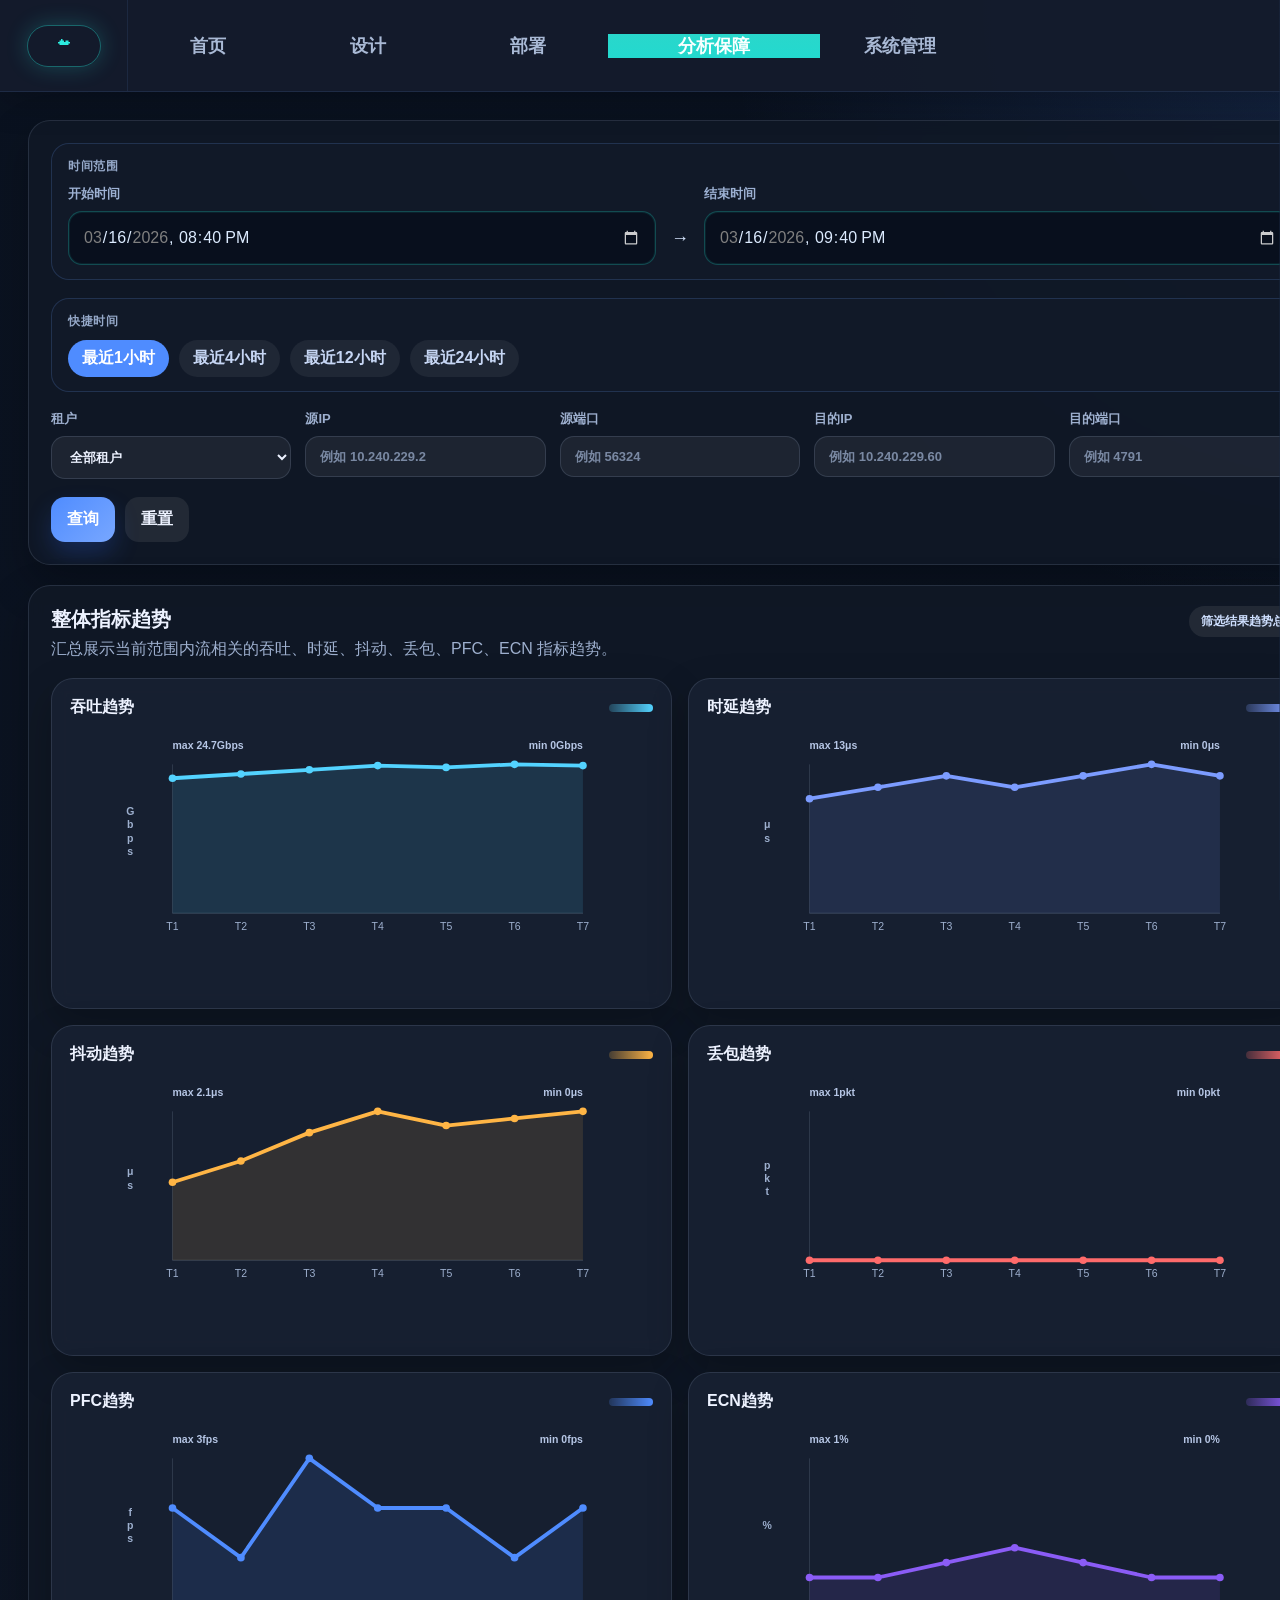
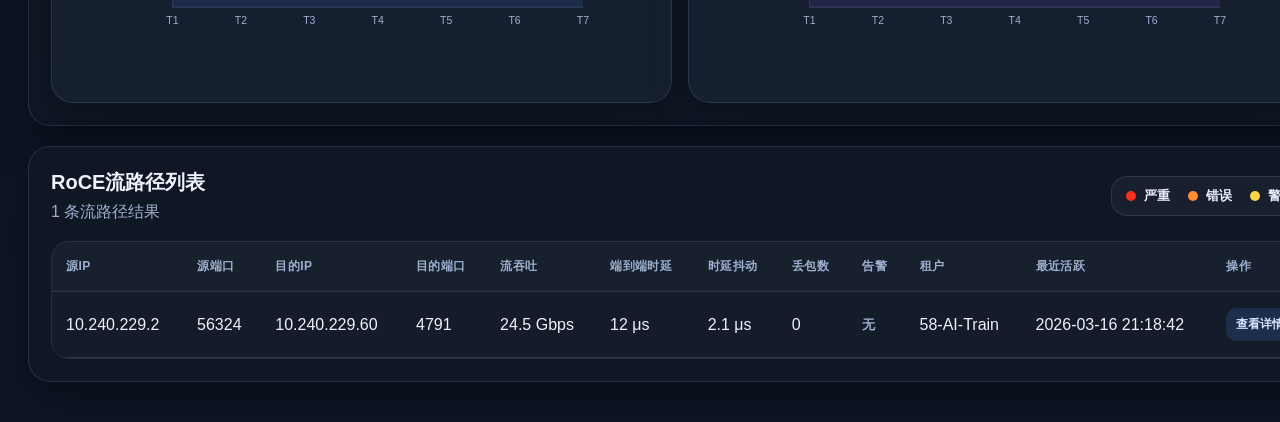
==== commit 877fa5de: "feat: simplify filters and add alarm heatmap" ====
--- a/index.html
+++ b/index.html
@@ -59,44 +59,36 @@
   </header>
 
   <div class="page-shell">
-    <div class="workspace-breadcrumb">分析保障 / RoCE业务分析 / AI任务</div>
-    <header class="topbar">
-      <div>
-        <div class="eyebrow">ONC Analyzer / AIGC Assurance</div>
-        <h1 data-i18n="pageTitle">AIGC3.0_RoCE流路径交互原型</h1>
-        <p class="subtitle" data-i18n="pageSubtitle">面向 AI 任务运维的流路径查询、拓扑还原与一键诊断工作台</p>
-      </div>
-    </header>
-
     <main class="layout">
       <section class="panel filter-panel">
-        <div class="panel-header">
-          <div>
-            <div class="title-with-info info-anchor">
-              <h2 data-i18n="queryTitle">查询过滤区</h2>
-              <button class="info-trigger" type="button" aria-expanded="false">?</button>
-              <span class="info-popover" role="tooltip"><span data-i18n="querySubtitleHint">支持自定义起止时间、租户与关键五元组联合检索</span></span>
-            </div>
-          </div>
-          <span class="badge badge-light" data-i18n="defaultRange">默认最近 1 小时</span>
-        </div>
-
-        <div class="quick-range" id="quickRangeGroup">
-          <button class="chip active" data-range="1h">最近1小时</button>
-          <button class="chip" data-range="4h">最近4小时</button>
-          <button class="chip" data-range="12h">最近12小时</button>
-          <button class="chip" data-range="24h">最近24小时</button>
-        </div>
-
-        <div class="filter-grid">
-          <label>
-            <span data-i18n="startTime">开始时间</span>
-            <input id="startTimeFilter" type="datetime-local" />
-          </label>
-          <label>
-            <span data-i18n="endTime">结束时间</span>
-            <input id="endTimeFilter" type="datetime-local" />
-          </label>
+        <div class="filter-toolbar">
+          <div class="time-filter-group">
+            <div class="time-filter-label" data-i18n="timeRangeLabel">时间范围</div>
+            <div class="time-filter-shell">
+              <label class="time-filter-field">
+                <span data-i18n="startTime">开始时间</span>
+                <input id="startTimeFilter" type="datetime-local" />
+              </label>
+              <span class="time-filter-separator">→</span>
+              <label class="time-filter-field">
+                <span data-i18n="endTime">结束时间</span>
+                <input id="endTimeFilter" type="datetime-local" />
+              </label>
+            </div>
+          </div>
+
+          <div class="quick-range-wrap">
+            <span class="quick-range-label" data-i18n="presetRangeLabel">快捷时间</span>
+            <div class="quick-range" id="quickRangeGroup">
+              <button class="chip active" data-range="1h">最近1小时</button>
+              <button class="chip" data-range="4h">最近4小时</button>
+              <button class="chip" data-range="12h">最近12小时</button>
+              <button class="chip" data-range="24h">最近24小时</button>
+            </div>
+          </div>
+        </div>
+
+        <div class="filter-grid filter-grid-extended">
           <label>
             <span data-i18n="tenant">租户</span>
             <select id="tenantFilter"></select>
@@ -113,19 +105,16 @@
             <span data-i18n="dstIp">目的IP</span>
             <input id="dstIpFilter" type="text" placeholder="10.240.229.60" />
           </label>
-        </div>
-
-        <div class="filter-actions">
+          <label>
+            <span data-i18n="dstPort">目的端口</span>
+            <input id="dstPortFilter" type="text" placeholder="4791" />
+          </label>
+        </div>
+
+        <div class="filter-actions filter-actions-compact">
           <button class="btn btn-primary" id="searchBtn" data-i18n="search">查询</button>
           <button class="btn btn-secondary" id="resetBtn" data-i18n="reset">重置</button>
-          <div class="filter-note-group">
-            <div class="hint-text inline-hint-row info-anchor">
-              <span data-i18n="roceHintLabel">RoCEv2 检索说明</span>
-              <button class="info-trigger" type="button" aria-expanded="false">?</button>
-              <span class="info-popover" role="tooltip"><span data-i18n="roceHint">RoCEv2 目的端口固定为 UDP 4791，支持按异常流路径快速定位。</span></span>
-            </div>
-            <div class="validation-text" id="timeValidationText" aria-live="polite"></div>
-          </div>
+          <div class="validation-text" id="timeValidationText" aria-live="polite"></div>
         </div>
       </section>
 
@@ -194,12 +183,6 @@
               <span class="alarm-legend-item"><span class="alarm-legend-dot critical"></span><span data-i18n="alarmCriticalLabel">严重</span></span>
               <span class="alarm-legend-item"><span class="alarm-legend-dot error"></span><span data-i18n="alarmErrorLabel">错误</span></span>
               <span class="alarm-legend-item"><span class="alarm-legend-dot warning"></span><span data-i18n="alarmWarningLabel">警告</span></span>
-            </div>
-            <div class="status-tabs" id="statusTabs">
-              <button class="status-tab active" data-status="all" data-i18n="statusAll">全部</button>
-              <button class="status-tab" data-status="normal" data-i18n="statusNormal">正常</button>
-              <button class="status-tab" data-status="warning" data-i18n="statusWarning">告警</button>
-              <button class="status-tab" data-status="critical" data-i18n="statusCritical">严重</button>
             </div>
           </div>
         </div>
@@ -306,24 +289,23 @@
         </section>
 
         <section class="tab-panel" data-tab-panel="alarms">
-          <div class="dark-card">
-            <div class="card-header-row">
-              <h3 data-i18n="alarmListTitle">关联告警记录</h3>
-              <span class="muted" id="alarmCountLabel"></span>
+          <div class="dark-card heatmap-card">
+            <div class="card-header-row heatmap-header-row">
+              <div>
+                <h3 data-i18n="alarmHeatmapTitle">告警热力图</h3>
+                <p class="muted" data-i18n="alarmHeatmapSubtitle">按服务器、交换机及下联接口查看告警热度分布</p>
+              </div>
+              <div class="heatmap-legend" aria-label="热力图等级说明">
+                <span class="heatmap-legend-item"><span class="heatmap-legend-dot normal"></span><span data-i18n="severityNormal">正常</span></span>
+                <span class="heatmap-legend-item"><span class="heatmap-legend-dot warning"></span><span data-i18n="alarmWarningLabel">警告</span></span>
+                <span class="heatmap-legend-item"><span class="heatmap-legend-dot error"></span><span data-i18n="alarmErrorLabel">错误</span></span>
+                <span class="heatmap-legend-item"><span class="heatmap-legend-dot critical"></span><span data-i18n="alarmCriticalLabel">严重</span></span>
+              </div>
             </div>
             <div id="alarmList"></div>
           </div>
         </section>
       </div>
-
-      <aside class="diagnosis-drawer" id="diagnosisDrawer">
-        <div class="card-header-row">
-          <h3 data-i18n="diagnosisTitle">一键诊断结果</h3>
-          <button class="icon-btn icon-btn-dark" id="closeDiagnosisBtn">×</button>
-        </div>
-        <div class="diagnosis-meta" id="diagnosisMeta"></div>
-        <div id="diagnosisList"></div>
-      </aside>
     </div>
   </aside>
 
--- a/assets/styles/main.css
+++ b/assets/styles/main.css
@@ -515,6 +515,94 @@
   margin-top: 18px;
 }
 
+.filter-toolbar {
+  display: grid;
+  grid-template-columns: minmax(0, 2.2fr) minmax(320px, 1fr);
+  gap: 18px;
+  align-items: stretch;
+}
+
+.time-filter-group,
+.quick-range-wrap {
+  border: 1px solid rgba(110, 166, 255, 0.18);
+  border-radius: 18px;
+  background: rgba(18, 26, 42, 0.86);
+  padding: 14px 16px;
+}
+
+.time-filter-label,
+.quick-range-label {
+  display: block;
+  margin-bottom: 10px;
+  color: #95a8c8;
+  font-size: 12px;
+  font-weight: 700;
+  letter-spacing: 0.06em;
+  text-transform: uppercase;
+}
+
+.time-filter-shell {
+  display: grid;
+  grid-template-columns: minmax(0, 1fr) auto minmax(0, 1fr);
+  gap: 12px;
+  align-items: end;
+}
+
+.time-filter-field {
+  display: flex;
+  flex-direction: column;
+  gap: 8px;
+}
+
+.time-filter-field span {
+  color: #9db1d3;
+  font-size: 13px;
+  font-weight: 600;
+}
+
+.time-filter-field input {
+  min-height: 54px;
+  border-radius: 14px;
+  border-color: rgba(43, 234, 220, 0.28);
+  background: rgba(8, 15, 28, 0.9);
+  color: #dcebff;
+  box-shadow: inset 0 0 0 1px rgba(43, 234, 220, 0.08);
+}
+
+.time-filter-separator {
+  display: inline-flex;
+  align-items: center;
+  justify-content: center;
+  min-width: 24px;
+  min-height: 54px;
+  color: #d7e6ff;
+  font-size: 18px;
+  font-weight: 700;
+}
+
+.quick-range-wrap {
+  display: flex;
+  flex-direction: column;
+  justify-content: center;
+}
+
+.quick-range-wrap .quick-range {
+  margin-top: 0;
+}
+
+.filter-grid-extended {
+  grid-template-columns: repeat(5, minmax(0, 1fr));
+  min-width: 1120px;
+}
+
+.filter-actions-compact {
+  align-items: center;
+}
+
+.filter-actions-compact .validation-text {
+  margin-left: auto;
+}
+
 .overall-trend-panel {
   padding-top: 20px;
 }
@@ -988,6 +1076,218 @@
 .topology-toolbar .btn.is-active {
   background: linear-gradient(135deg, var(--primary), var(--primary-2));
   color: #fff;
+}
+
+.heatmap-card {
+  padding: 18px 20px 22px;
+}
+
+.heatmap-header-row {
+  margin-bottom: 18px;
+  align-items: flex-start;
+}
+
+.heatmap-legend {
+  display: flex;
+  align-items: center;
+  gap: 16px;
+  flex-wrap: wrap;
+}
+
+.heatmap-legend-item {
+  display: inline-flex;
+  align-items: center;
+  gap: 8px;
+  color: #d8e5ff;
+  font-size: 13px;
+  font-weight: 700;
+}
+
+.heatmap-legend-dot {
+  width: 10px;
+  height: 10px;
+  border-radius: 999px;
+  display: inline-block;
+}
+
+.heatmap-legend-dot.normal {
+  background: #1f8e50;
+}
+
+.heatmap-legend-dot.warning {
+  background: #ffd448;
+}
+
+.heatmap-legend-dot.error {
+  background: #ff8d32;
+}
+
+.heatmap-legend-dot.critical {
+  background: #ff2f1a;
+}
+
+.heatmap-tabs {
+  display: inline-flex;
+  align-items: center;
+  gap: 8px;
+  padding: 6px;
+  border-radius: 14px;
+  background: rgba(255, 255, 255, 0.03);
+  border: 1px solid rgba(255, 255, 255, 0.08);
+  margin-bottom: 16px;
+}
+
+.heatmap-tab {
+  min-width: 132px;
+  padding: 12px 16px;
+  border-radius: 10px;
+  color: #c1d2f1;
+  background: transparent;
+  font-size: 15px;
+  font-weight: 700;
+}
+
+.heatmap-tab.active {
+  background: rgba(255, 255, 255, 0.1);
+  color: #ffffff;
+}
+
+.heatmap-tab-count {
+  margin-left: 6px;
+  color: #8ea6ca;
+  font-size: 12px;
+}
+
+.heatmap-board {
+  border-radius: 18px;
+  border: 1px solid rgba(255, 255, 255, 0.08);
+  background: rgba(255, 255, 255, 0.04);
+  padding: 18px;
+}
+
+.heatmap-board-header {
+  display: flex;
+  justify-content: space-between;
+  align-items: center;
+  gap: 18px;
+  margin-bottom: 18px;
+}
+
+.heatmap-board-date,
+.heatmap-board-axis {
+  display: flex;
+  align-items: center;
+  gap: 10px;
+  color: #92a7c7;
+  font-size: 13px;
+}
+
+.heatmap-board-date strong {
+  color: #f2f6ff;
+  font-size: 16px;
+}
+
+.heatmap-grid-shell {
+  overflow-x: auto;
+}
+
+.heatmap-grid-header,
+.heatmap-row {
+  display: grid;
+  grid-template-columns: 240px minmax(0, 1fr);
+  gap: 18px;
+  align-items: center;
+}
+
+.heatmap-grid-header {
+  padding-bottom: 14px;
+  margin-bottom: 8px;
+  border-bottom: 1px solid rgba(255, 255, 255, 0.08);
+}
+
+.heatmap-grid-body {
+  display: flex;
+  flex-direction: column;
+  gap: 12px;
+}
+
+.heatmap-row-label,
+.heatmap-row-label-header {
+  display: flex;
+  align-items: center;
+  gap: 12px;
+  color: #edf3ff;
+  font-size: 14px;
+  font-weight: 600;
+}
+
+.heatmap-row-label-header {
+  color: #91a8ca;
+  font-size: 12px;
+  letter-spacing: 0.06em;
+  text-transform: uppercase;
+}
+
+.heatmap-row-accent {
+  width: 4px;
+  height: 26px;
+  border-radius: 999px;
+  background: rgba(255, 255, 255, 0.2);
+}
+
+.heatmap-row-accent.normal {
+  background: #28b463;
+}
+
+.heatmap-row-accent.warning {
+  background: #ffd448;
+}
+
+.heatmap-row-accent.error {
+  background: #ff8d32;
+}
+
+.heatmap-row-accent.critical {
+  background: #ff2f1a;
+}
+
+.heatmap-slot-track,
+.heatmap-cell-track {
+  display: grid;
+  grid-template-columns: repeat(12, minmax(18px, 1fr));
+  gap: 10px;
+  min-width: 720px;
+}
+
+.heatmap-slot-label {
+  color: #7f95b8;
+  font-size: 12px;
+  text-align: center;
+}
+
+.heatmap-cell {
+  width: 18px;
+  height: 18px;
+  border-radius: 999px;
+  display: inline-block;
+  justify-self: center;
+  box-shadow: 0 0 0 4px rgba(255, 255, 255, 0.02);
+}
+
+.heatmap-cell.normal {
+  background: #1f8e50;
+}
+
+.heatmap-cell.warning {
+  background: #ffd448;
+}
+
+.heatmap-cell.error {
+  background: #ff8d32;
+}
+
+.heatmap-cell.critical {
+  background: #ff2f1a;
 }
 
 .overview-section h3 {
@@ -2096,6 +2396,10 @@
     min-width: 1360px;
   }
 
+  .filter-toolbar {
+    grid-template-columns: 1fr;
+  }
+
   .overall-trend-grid,
   .metrics-grid {
     grid-template-columns: repeat(2, 1fr);
@@ -2140,6 +2444,11 @@
     border-bottom: 1px solid var(--dark-line);
   }
 
+  .heatmap-grid-header,
+  .heatmap-row {
+    grid-template-columns: 1fr;
+  }
+
   .two-col,
   .trend-grid {
     grid-template-columns: 1fr;
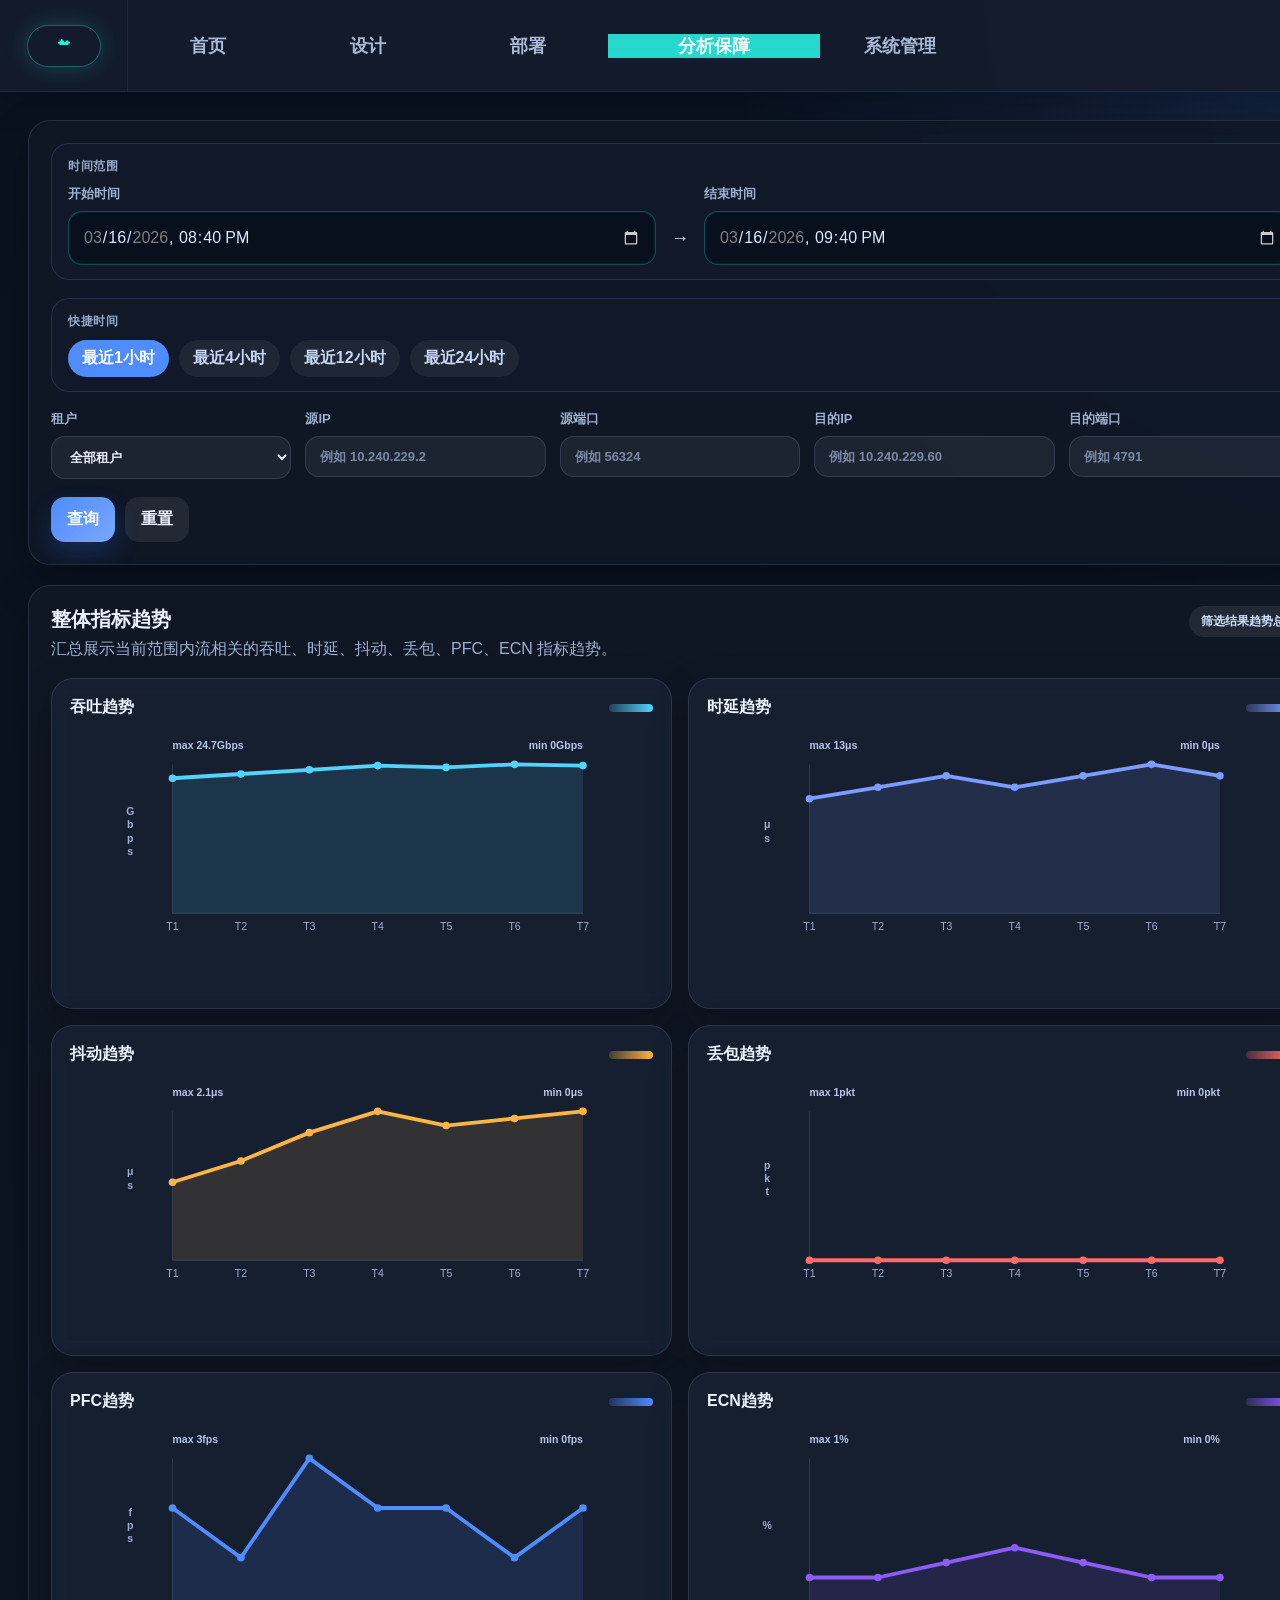
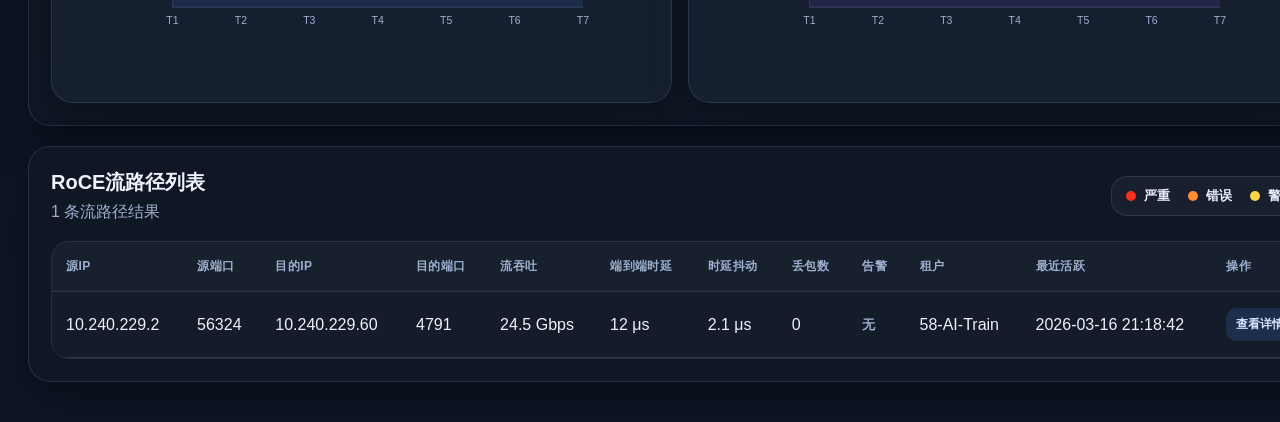
==== commit 04825765: "Implement flow detail and homepage revisions" ====
--- a/index.html
+++ b/index.html
@@ -13,7 +13,7 @@
       <span class="app-brand-icon">☁</span>
     </div>
     <nav class="product-nav">
-      <span class="product-nav-item is-disabled">首页</span>
+      <a class="product-nav-item" href="./home.html">首页</a>
       <span class="product-nav-item is-disabled">设计</span>
       <span class="product-nav-item is-disabled">部署</span>
       <div class="product-nav-item product-nav-dropdown is-active" data-menu="analysis">
@@ -212,102 +212,6 @@
     </main>
   </div>
 
-  <aside class="detail-drawer" id="detailDrawer" aria-hidden="true">
-    <div class="drawer-backdrop" id="drawerBackdrop"></div>
-    <div class="drawer-panel">
-      <header class="detail-header">
-        <div class="detail-title-text" data-i18n="detailEyebrow">流量路径详情</div>
-      </header>
-
-      <div class="detail-tabs-row">
-        <nav class="detail-tabs" id="detailTabs">
-          <button class="detail-tab active" data-tab="overview" data-i18n="tabOverview">概览与拓扑</button>
-          <button class="detail-tab" data-tab="trends" data-i18n="tabTrends">详细指标趋势</button>
-          <button class="detail-tab" data-tab="alarms" data-i18n="tabAlarms">告警记录</button>
-        </nav>
-        <button class="btn btn-primary" id="drawerDiagnosisBtn" data-i18n="startDiagnosis">一键故障诊断</button>
-      </div>
-
-      <div class="detail-content">
-        <section class="tab-panel active" data-tab-panel="overview">
-          <div class="overview-shell">
-            <aside class="overview-sidebar dark-card">
-              <div class="overview-section">
-                <h3 data-i18n="detailSectionTitle">详情</h3>
-                <div id="flowSnapshotCard"></div>
-              </div>
-              <div class="overview-divider"></div>
-              <div class="overview-section">
-                <div class="card-header-row card-header-row-tight">
-                  <h3 data-i18n="matchedDevicesTitle">匹配流的设备</h3>
-                  <span class="muted" id="matchedDeviceCount"></span>
-                </div>
-                <div id="matchedDeviceList"></div>
-              </div>
-            </aside>
-
-            <section class="overview-topology-panel dark-card">
-              <div class="card-header-row">
-                <h3 data-i18n="topologyTitle">路径拓扑</h3>
-                <div class="topology-toolbar">
-                  <button class="btn btn-secondary btn-sm" id="viewInTopologyBtn" data-i18n="viewInTopology">在拓扑中查看</button>
-                  <span class="topology-view-hint" id="topologyViewHint" data-i18n="topologyDefaultHint">当前展示主路径概览</span>
-                </div>
-              </div>
-              <div id="topologyContainer"></div>
-            </section>
-          </div>
-        </section>
-
-        <section class="tab-panel" data-tab-panel="trends">
-          <div class="detail-grid trend-grid">
-            <div class="dark-card">
-              <h3 data-i18n="throughputTrend">吞吐趋势</h3>
-              <div class="chart" id="throughputChart"></div>
-            </div>
-            <div class="dark-card">
-              <h3 data-i18n="latencyTrend">时延趋势</h3>
-              <div class="chart" id="latencyChart"></div>
-            </div>
-            <div class="dark-card">
-              <h3 data-i18n="jitterTrend">抖动趋势</h3>
-              <div class="chart" id="jitterChart"></div>
-            </div>
-            <div class="dark-card">
-              <h3 data-i18n="lossTrend">丢包趋势</h3>
-              <div class="chart" id="lossChart"></div>
-            </div>
-            <div class="dark-card">
-              <h3 data-i18n="pfcTrend">PFC趋势</h3>
-              <div class="chart" id="pfcChart"></div>
-            </div>
-            <div class="dark-card">
-              <h3 data-i18n="ecnTrend">ECN趋势</h3>
-              <div class="chart" id="ecnChart"></div>
-            </div>
-          </div>
-        </section>
-
-        <section class="tab-panel" data-tab-panel="alarms">
-          <div class="dark-card heatmap-card">
-            <div class="card-header-row heatmap-header-row">
-              <div>
-                <h3 data-i18n="alarmHeatmapTitle">告警热力图</h3>
-                <p class="muted" data-i18n="alarmHeatmapSubtitle">按服务器、交换机及下联接口查看告警热度分布</p>
-              </div>
-              <div class="heatmap-legend" aria-label="热力图等级说明">
-                <span class="heatmap-legend-item"><span class="heatmap-legend-dot normal"></span><span data-i18n="severityNormal">正常</span></span>
-                <span class="heatmap-legend-item"><span class="heatmap-legend-dot warning"></span><span data-i18n="alarmWarningLabel">警告</span></span>
-                <span class="heatmap-legend-item"><span class="heatmap-legend-dot error"></span><span data-i18n="alarmErrorLabel">错误</span></span>
-                <span class="heatmap-legend-item"><span class="heatmap-legend-dot critical"></span><span data-i18n="alarmCriticalLabel">严重</span></span>
-              </div>
-            </div>
-            <div id="alarmList"></div>
-          </div>
-        </section>
-      </div>
-    </div>
-  </aside>
 
   <script src="./assets/scripts/data.js"></script>
   <script src="./assets/scripts/nav.js"></script>
--- a/assets/styles/main.css
+++ b/assets/styles/main.css
@@ -2455,3 +2455,496 @@
   }
 }
 
+body.app-page-home {
+  background: linear-gradient(180deg, #f7f9fd 0%, #eef2f8 100%);
+  color: #25324a;
+}
+
+body.app-page-home .app-nav-shell,
+body.app-page-home .panel,
+body.app-page-home .product-nav-dropdown.is-active .product-nav-trigger,
+body.app-page-home .analysis-mega-menu {
+  backdrop-filter: blur(8px);
+}
+
+body.app-page-home .app-nav-shell {
+  background: rgba(255, 255, 255, 0.96);
+  border-bottom-color: rgba(69, 107, 165, 0.12);
+  box-shadow: 0 10px 28px rgba(30, 48, 90, 0.08);
+}
+
+body.app-page-home .app-brand-mark {
+  border-right-color: rgba(69, 107, 165, 0.08);
+}
+
+body.app-page-home .app-brand-icon {
+  border-color: rgba(56, 191, 248, 0.24);
+  color: #27a2f8;
+  box-shadow: none;
+}
+
+body.app-page-home .product-nav-item,
+body.app-page-home .analysis-menu-title,
+body.app-page-home .workspace-breadcrumb,
+body.app-page-home .subtitle,
+body.app-page-home .panel-header p,
+body.app-page-home .muted {
+  color: #6c7c95;
+}
+
+body.app-page-home .product-nav-item.is-current,
+body.app-page-home .analysis-menu-link.is-current {
+  color: #247af6;
+}
+
+body.app-page-home .product-nav-item,
+.product-nav-item {
+  text-decoration: none;
+}
+
+body.app-page-home .product-nav-trigger {
+  color: #5f708e;
+}
+
+body.app-page-home .product-nav-dropdown.is-active .product-nav-trigger,
+body.app-page-home .product-nav-dropdown.is-open .product-nav-trigger {
+  background: linear-gradient(180deg, #4bc1f4 0%, #239bf5 100%);
+  color: #ffffff;
+}
+
+body.app-page-home .analysis-mega-menu {
+  background: rgba(255, 255, 255, 0.98);
+  border-color: rgba(69, 107, 165, 0.14);
+  box-shadow: 0 20px 40px rgba(30, 48, 90, 0.12);
+}
+
+body.app-page-home .analysis-menu-link {
+  color: #34445e;
+}
+
+body.app-page-home .analysis-menu-link.is-disabled {
+  color: #7e8da6;
+}
+
+.home-page-shell {
+  padding-top: 20px;
+}
+
+.home-layout {
+  display: grid;
+  grid-template-columns: minmax(0, 1.6fr) minmax(420px, 0.72fr);
+  gap: 26px;
+  align-items: start;
+}
+
+.home-overview-panel,
+.home-side-panel {
+  background: rgba(255, 255, 255, 0.92);
+  border-color: rgba(69, 107, 165, 0.12);
+  box-shadow: 0 16px 38px rgba(30, 48, 90, 0.08);
+}
+
+.home-overview-header {
+  align-items: start;
+  margin-bottom: 24px;
+}
+
+.home-overview-header h1,
+.home-side-panel h2 {
+  color: #2d3a52;
+}
+
+.home-overview-tags {
+  display: flex;
+  gap: 10px;
+  flex-wrap: wrap;
+  justify-content: flex-end;
+}
+
+.home-overview-panel .badge-light {
+  color: #4c5d7b;
+  background: rgba(82, 135, 245, 0.08);
+  border: 1px solid rgba(82, 135, 245, 0.1);
+}
+
+.home-overview-stage {
+  min-height: 680px;
+  border-radius: 28px;
+  background: linear-gradient(180deg, #f4cdca 0%, #f7ddd7 100%);
+  padding: 18px;
+}
+
+.home-overview-svg {
+  width: 100%;
+  height: 640px;
+}
+
+.home-link {
+  fill: none;
+  stroke-width: 2.2;
+  stroke-linecap: round;
+}
+
+.home-link-normal {
+  stroke: rgba(89, 107, 133, 0.42);
+}
+
+.home-link-warning {
+  stroke: rgba(240, 138, 47, 0.78);
+}
+
+.home-link-critical {
+  stroke: rgba(228, 84, 96, 0.9);
+}
+
+.home-node-ring {
+  fill: rgba(255, 255, 255, 0.52);
+  stroke: rgba(74, 89, 117, 0.1);
+}
+
+.home-node-core {
+  fill: #ffd6cb;
+}
+
+.home-node.is-warning .home-node-core {
+  fill: #ff8b0a;
+}
+
+.home-node.is-critical .home-node-core {
+  fill: #ff6457;
+}
+
+.home-node-icon,
+.home-node-label {
+  fill: #433237;
+  font-weight: 700;
+}
+
+.home-node-sub {
+  fill: #7b6b70;
+  font-size: 13px;
+}
+
+.home-side-stack {
+  display: grid;
+  gap: 18px;
+}
+
+.home-side-panel-header {
+  margin-bottom: 18px;
+}
+
+.home-donut-layout {
+  display: grid;
+  grid-template-columns: 210px minmax(0, 1fr);
+  gap: 14px;
+  align-items: center;
+}
+
+.home-donut-ring {
+  width: 160px;
+  height: 160px;
+  margin: 0 auto;
+  border-radius: 50%;
+  display: flex;
+  align-items: center;
+  justify-content: center;
+}
+
+.home-donut-inner {
+  width: 110px;
+  height: 110px;
+  border-radius: 50%;
+  background: #ffffff;
+  display: flex;
+  flex-direction: column;
+  align-items: center;
+  justify-content: center;
+  box-shadow: inset 0 0 0 1px rgba(69, 107, 165, 0.08);
+}
+
+.home-donut-inner strong {
+  font-size: 28px;
+  color: #283650;
+}
+
+.home-donut-inner span,
+.home-donut-legend-item span,
+.home-resource-total-label,
+.home-resource-meta span {
+  color: #7b8aa2;
+}
+
+.home-donut-legend {
+  display: grid;
+  gap: 16px;
+}
+
+.home-donut-legend-item {
+  display: grid;
+  grid-template-columns: auto 1fr auto;
+  gap: 10px;
+  align-items: center;
+  color: #34445e;
+}
+
+.home-donut-legend-dot {
+  width: 10px;
+  height: 10px;
+  border-radius: 999px;
+}
+
+.home-resource-summary {
+  display: flex;
+  align-items: baseline;
+  gap: 10px;
+  margin-bottom: 20px;
+}
+
+.home-resource-total {
+  font-size: 44px;
+  font-weight: 300;
+  color: #25324a;
+}
+
+.home-resource-list {
+  display: grid;
+  gap: 14px;
+}
+
+.home-resource-row {
+  display: grid;
+  gap: 8px;
+}
+
+.home-resource-meta {
+  display: grid;
+  grid-template-columns: 1fr auto;
+  gap: 14px;
+  align-items: center;
+}
+
+.home-resource-meta strong {
+  color: #2990f2;
+  font-weight: 600;
+}
+
+.home-resource-track {
+  height: 8px;
+  border-radius: 999px;
+  overflow: hidden;
+  background: #e6ebf2;
+}
+
+.home-resource-fill {
+  display: block;
+  height: 100%;
+  border-radius: inherit;
+  background: linear-gradient(90deg, #4cbcf4, #63b0ff);
+}
+
+.home-quick-action {
+  display: inline-flex;
+  align-items: center;
+  justify-content: center;
+  min-height: 34px;
+  padding: 0 14px;
+  margin: 0 8px 8px 0;
+  border-radius: 10px;
+  text-decoration: none;
+  color: #394965;
+  background: #e8edf5;
+  font-weight: 600;
+}
+
+.home-quick-action:hover {
+  background: #dfe7f4;
+}
+
+.flow-detail-page-shell {
+  padding-top: 20px;
+}
+
+.flow-detail-layout {
+  display: grid;
+  gap: 20px;
+}
+
+.flow-detail-hero {
+  padding-bottom: 16px;
+}
+
+.flow-detail-hero-header {
+  align-items: center;
+}
+
+.flow-detail-actions,
+.flow-detail-side-actions {
+  display: flex;
+  align-items: center;
+  gap: 12px;
+  flex-wrap: wrap;
+}
+
+.flow-snapshot-card-hero {
+  background: rgba(255, 255, 255, 0.04);
+}
+
+.flow-snapshot-metrics {
+  margin-top: 18px;
+  display: grid;
+  grid-template-columns: repeat(4, minmax(0, 1fr));
+  gap: 14px;
+}
+
+.flow-snapshot-metric {
+  padding: 14px 16px;
+  border-radius: 14px;
+  background: rgba(9, 14, 24, 0.24);
+  border: 1px solid rgba(255, 255, 255, 0.08);
+}
+
+.flow-snapshot-metric span {
+  display: block;
+  margin-bottom: 8px;
+  color: var(--dark-muted);
+  font-size: 12px;
+}
+
+.flow-snapshot-metric strong {
+  color: #f4f8ff;
+  font-size: 14px;
+  line-height: 1.6;
+}
+
+.flow-detail-top-grid {
+  display: grid;
+  grid-template-columns: minmax(360px, 420px) minmax(0, 1fr);
+  gap: 20px;
+}
+
+.flow-detail-side-panel,
+.flow-detail-topology-panel,
+.flow-detail-bottom-panel {
+  min-height: 100%;
+}
+
+.selection-status-chip {
+  display: inline-flex;
+  align-items: center;
+  min-height: 40px;
+  margin-bottom: 16px;
+  padding: 0 14px;
+  border-radius: 999px;
+  background: rgba(79, 140, 255, 0.12);
+  color: #d5e4ff;
+  font-size: 13px;
+  font-weight: 700;
+}
+
+.flow-detail-topology-panel #topologyContainer {
+  min-height: 620px;
+}
+
+.flow-detail-bottom-grid {
+  display: grid;
+  grid-template-columns: minmax(0, 1.25fr) minmax(0, 1fr);
+  gap: 22px;
+}
+
+.flow-detail-trend-column,
+.flow-detail-alarm-column {
+  min-width: 0;
+}
+
+.flow-detail-heatmap-header {
+  margin-bottom: 14px;
+}
+
+.device-interface-card {
+  width: 100%;
+  border: 1px solid transparent;
+  text-align: left;
+}
+
+.device-interface-card.is-selected {
+  border-color: rgba(79, 140, 255, 0.92);
+  box-shadow: inset 0 0 0 1px rgba(79, 140, 255, 0.16);
+}
+
+.device-interface-card:hover {
+  background: rgba(17, 24, 36, 0.48);
+}
+
+.heatmap-board-ordered {
+  padding: 18px 18px 20px;
+}
+
+.heatmap-grid-header-ordered,
+.heatmap-row-ordered {
+  grid-template-columns: 280px minmax(0, 1fr);
+}
+
+.heatmap-grid-body-ordered {
+  gap: 10px;
+}
+
+.heatmap-row-ordered {
+  min-height: 48px;
+  padding: 6px 0;
+  border-radius: 14px;
+  transition: opacity 0.2s ease, background 0.2s ease, transform 0.2s ease;
+}
+
+.heatmap-row-ordered.level-1 {
+  margin-left: 18px;
+}
+
+.heatmap-row-ordered.level-1 .heatmap-row-label-ordered {
+  padding-left: 18px;
+  position: relative;
+}
+
+.heatmap-row-ordered.level-1 .heatmap-row-label-ordered::before {
+  content: '';
+  position: absolute;
+  left: 0;
+  top: 50%;
+  width: 12px;
+  height: 1px;
+  background: rgba(255, 255, 255, 0.18);
+}
+
+.heatmap-row-ordered.is-highlighted {
+  background: rgba(255, 255, 255, 0.04);
+}
+
+.heatmap-row-ordered.is-dimmed {
+  opacity: 0.35;
+}
+
+.heatmap-row-copy {
+  display: grid;
+  gap: 4px;
+}
+
+.heatmap-row-copy strong {
+  color: #eef3ff;
+  font-size: 14px;
+}
+
+.heatmap-row-copy span {
+  color: #93a8c7;
+  font-size: 12px;
+}
+
+.heatmap-row-label-ordered {
+  min-width: 0;
+}
+
+.flow-detail-empty {
+  padding: 40px 0;
+  text-align: center;
+  font-size: 16px;
+}
+
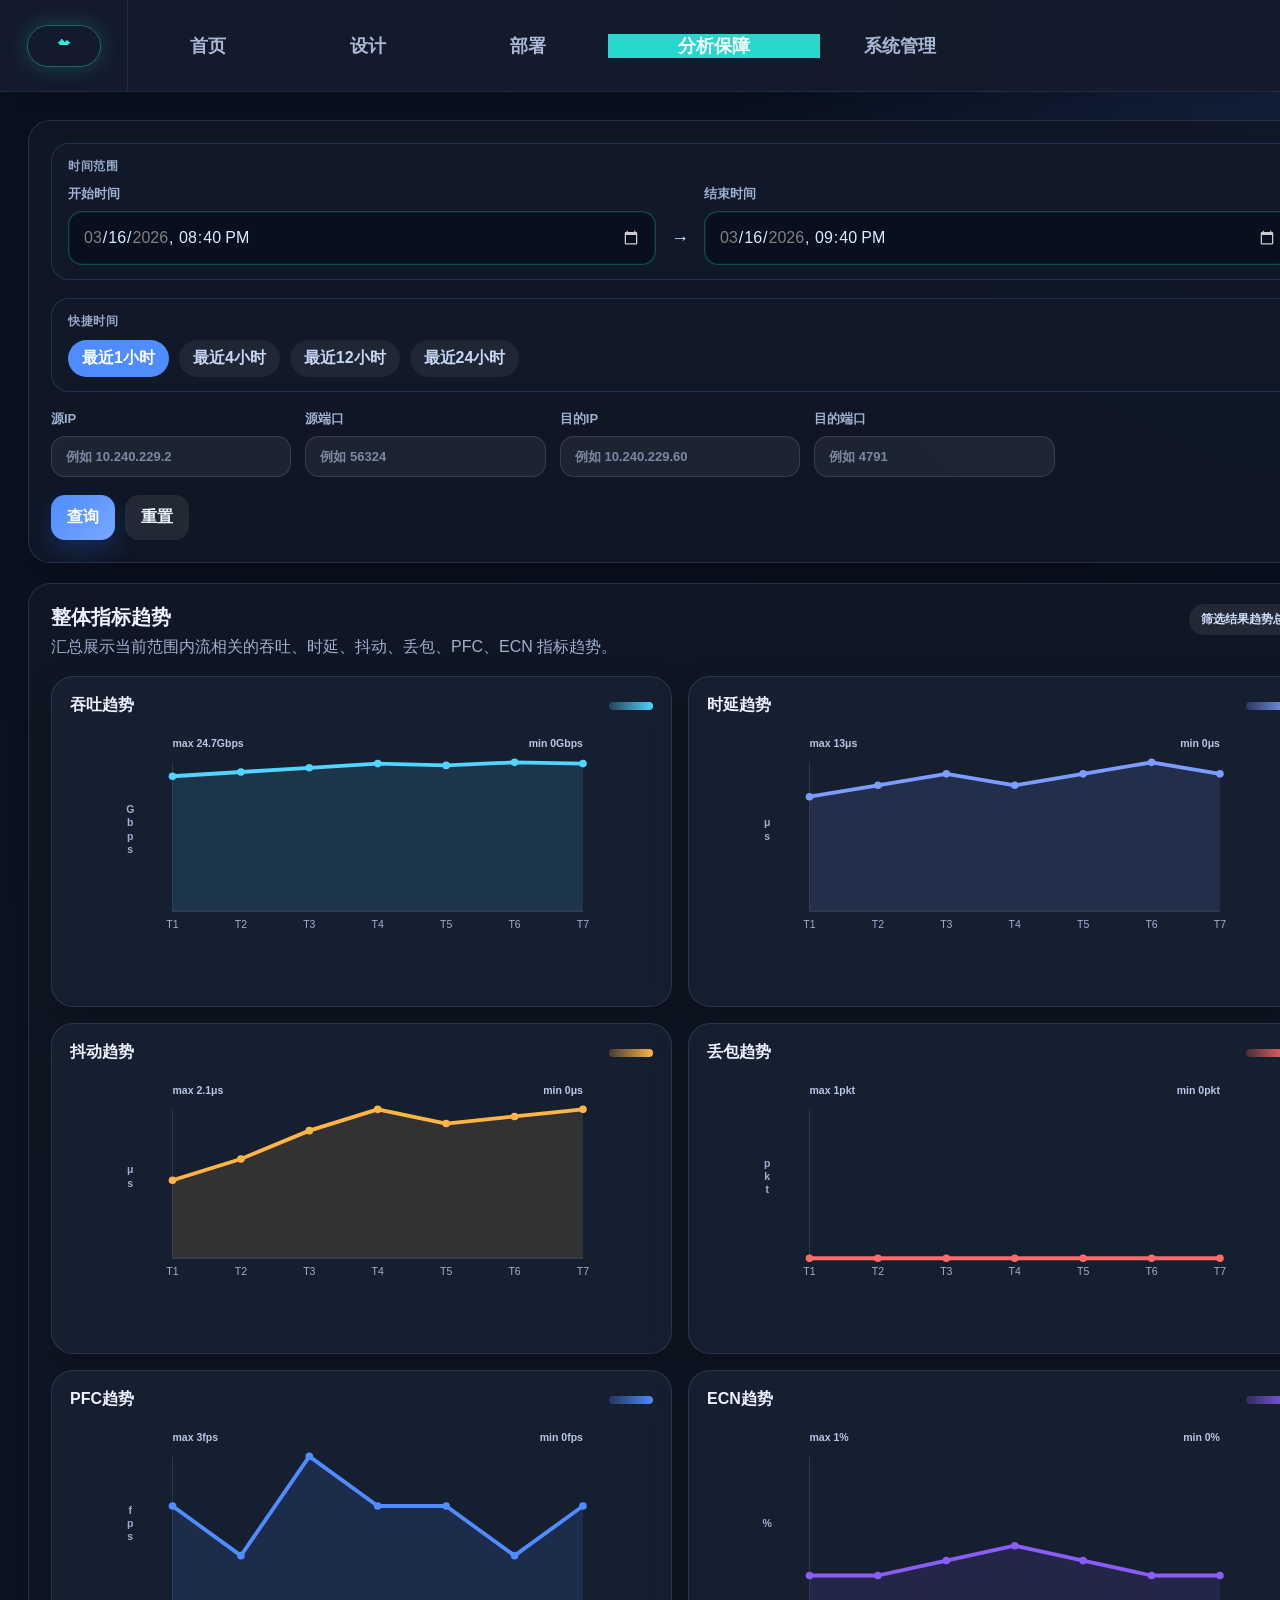
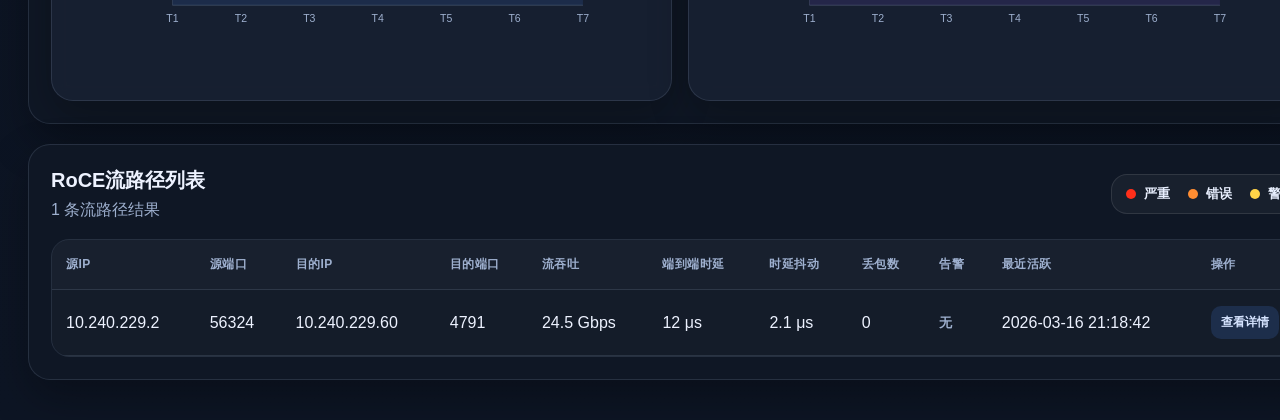
==== commit 0496dc8f: "feat: 移除所有租户相关信息" ====
--- a/index.html
+++ b/index.html
@@ -5,7 +5,7 @@
   <meta name="viewport" content="width=device-width, initial-scale=1.0" />
   <title>AIGC3.0_RoCE流路径交互原型</title>
   <link rel="icon" href="data:," />
-  <link rel="stylesheet" href="./assets/styles/main.css" />
+  <link rel="stylesheet" href="assets/styles/main.css" />
 </head>
 <body class="app-page app-page-ai-task">
   <header class="app-nav-shell">
@@ -13,7 +13,7 @@
       <span class="app-brand-icon">☁</span>
     </div>
     <nav class="product-nav">
-      <a class="product-nav-item" href="./home.html">首页</a>
+      <a class="product-nav-item" href="home.html">首页</a>
       <span class="product-nav-item is-disabled">设计</span>
       <span class="product-nav-item is-disabled">部署</span>
       <div class="product-nav-item product-nav-dropdown is-active" data-menu="analysis">
@@ -43,7 +43,7 @@
           </div>
           <div class="analysis-menu-column">
             <div class="analysis-menu-title">诊断分析</div>
-            <a class="analysis-menu-link" href="./fault-diagnosis.html">故障一键诊断</a>
+            <a class="analysis-menu-link" href="fault-diagnosis.html">故障一键诊断</a>
             <span class="analysis-menu-link is-disabled">DDC Ping</span>
             <span class="analysis-menu-link is-disabled">连通性探测</span>
           </div>
@@ -90,10 +90,6 @@
 
         <div class="filter-grid filter-grid-extended">
           <label>
-            <span data-i18n="tenant">租户</span>
-            <select id="tenantFilter"></select>
-          </label>
-          <label>
             <span data-i18n="srcIp">源IP</span>
             <input id="srcIpFilter" type="text" placeholder="10.240.229.2" />
           </label>
@@ -200,7 +196,6 @@
                 <th data-i18n="jitter">时延抖动</th>
                 <th data-i18n="loss">丢包数</th>
                 <th data-i18n="alarmColumn">告警</th>
-                <th data-i18n="tenant">租户</th>
                 <th data-i18n="lastActive">最近活跃</th>
                 <th data-i18n="actions">操作</th>
               </tr>
@@ -213,8 +208,8 @@
   </div>
 
 
-  <script src="./assets/scripts/data.js"></script>
-  <script src="./assets/scripts/nav.js"></script>
-  <script src="./assets/scripts/app.js"></script>
+  <script src="assets/scripts/data.js"></script>
+  <script src="assets/scripts/nav.js"></script>
+  <script src="assets/scripts/app.js"></script>
 </body>
 </html>
--- a/assets/styles/main.css
+++ b/assets/styles/main.css
@@ -2455,75 +2455,8 @@
   }
 }
 
-body.app-page-home {
-  background: linear-gradient(180deg, #f7f9fd 0%, #eef2f8 100%);
-  color: #25324a;
-}
-
-body.app-page-home .app-nav-shell,
-body.app-page-home .panel,
-body.app-page-home .product-nav-dropdown.is-active .product-nav-trigger,
-body.app-page-home .analysis-mega-menu {
-  backdrop-filter: blur(8px);
-}
-
-body.app-page-home .app-nav-shell {
-  background: rgba(255, 255, 255, 0.96);
-  border-bottom-color: rgba(69, 107, 165, 0.12);
-  box-shadow: 0 10px 28px rgba(30, 48, 90, 0.08);
-}
-
-body.app-page-home .app-brand-mark {
-  border-right-color: rgba(69, 107, 165, 0.08);
-}
-
-body.app-page-home .app-brand-icon {
-  border-color: rgba(56, 191, 248, 0.24);
-  color: #27a2f8;
-  box-shadow: none;
-}
-
-body.app-page-home .product-nav-item,
-body.app-page-home .analysis-menu-title,
-body.app-page-home .workspace-breadcrumb,
-body.app-page-home .subtitle,
-body.app-page-home .panel-header p,
-body.app-page-home .muted {
-  color: #6c7c95;
-}
-
-body.app-page-home .product-nav-item.is-current,
-body.app-page-home .analysis-menu-link.is-current {
-  color: #247af6;
-}
-
-body.app-page-home .product-nav-item,
 .product-nav-item {
   text-decoration: none;
-}
-
-body.app-page-home .product-nav-trigger {
-  color: #5f708e;
-}
-
-body.app-page-home .product-nav-dropdown.is-active .product-nav-trigger,
-body.app-page-home .product-nav-dropdown.is-open .product-nav-trigger {
-  background: linear-gradient(180deg, #4bc1f4 0%, #239bf5 100%);
-  color: #ffffff;
-}
-
-body.app-page-home .analysis-mega-menu {
-  background: rgba(255, 255, 255, 0.98);
-  border-color: rgba(69, 107, 165, 0.14);
-  box-shadow: 0 20px 40px rgba(30, 48, 90, 0.12);
-}
-
-body.app-page-home .analysis-menu-link {
-  color: #34445e;
-}
-
-body.app-page-home .analysis-menu-link.is-disabled {
-  color: #7e8da6;
 }
 
 .home-page-shell {
@@ -2539,19 +2472,23 @@
 
 .home-overview-panel,
 .home-side-panel {
-  background: rgba(255, 255, 255, 0.92);
-  border-color: rgba(69, 107, 165, 0.12);
-  box-shadow: 0 16px 38px rgba(30, 48, 90, 0.08);
+  background: var(--panel);
+  border-color: var(--line);
+  box-shadow: var(--shadow);
+}
+
+.home-overview-panel {
+  padding: 18px;
 }
 
 .home-overview-header {
   align-items: start;
-  margin-bottom: 24px;
+  margin-bottom: 18px;
 }
 
 .home-overview-header h1,
 .home-side-panel h2 {
-  color: #2d3a52;
+  color: var(--text);
 }
 
 .home-overview-tags {
@@ -2562,16 +2499,17 @@
 }
 
 .home-overview-panel .badge-light {
-  color: #4c5d7b;
-  background: rgba(82, 135, 245, 0.08);
-  border: 1px solid rgba(82, 135, 245, 0.1);
+  color: #d3e1ff;
+  background: rgba(82, 135, 245, 0.12);
+  border: 1px solid rgba(82, 135, 245, 0.16);
 }
 
 .home-overview-stage {
   min-height: 680px;
   border-radius: 28px;
-  background: linear-gradient(180deg, #f4cdca 0%, #f7ddd7 100%);
+  background: linear-gradient(180deg, rgba(117, 37, 42, 0.34) 0%, rgba(44, 18, 26, 0.48) 100%);
   padding: 18px;
+  border: 1px solid rgba(255, 255, 255, 0.05);
 }
 
 .home-overview-svg {
@@ -2586,7 +2524,7 @@
 }
 
 .home-link-normal {
-  stroke: rgba(89, 107, 133, 0.42);
+  stroke: rgba(255, 255, 255, 0.32);
 }
 
 .home-link-warning {
@@ -2598,12 +2536,12 @@
 }
 
 .home-node-ring {
-  fill: rgba(255, 255, 255, 0.52);
-  stroke: rgba(74, 89, 117, 0.1);
+  fill: rgba(255, 255, 255, 0.08);
+  stroke: rgba(255, 255, 255, 0.1);
 }
 
 .home-node-core {
-  fill: #ffd6cb;
+  fill: rgba(233, 73, 54, 0.9);
 }
 
 .home-node.is-warning .home-node-core {
@@ -2616,12 +2554,12 @@
 
 .home-node-icon,
 .home-node-label {
-  fill: #433237;
+  fill: #f2f6ff;
   font-weight: 700;
 }
 
 .home-node-sub {
-  fill: #7b6b70;
+  fill: #91a7c8;
   font-size: 13px;
 }
 
@@ -2655,24 +2593,24 @@
   width: 110px;
   height: 110px;
   border-radius: 50%;
-  background: #ffffff;
+  background: rgba(11, 18, 32, 0.94);
   display: flex;
   flex-direction: column;
   align-items: center;
   justify-content: center;
-  box-shadow: inset 0 0 0 1px rgba(69, 107, 165, 0.08);
+  box-shadow: inset 0 0 0 1px rgba(110, 166, 255, 0.08);
 }
 
 .home-donut-inner strong {
   font-size: 28px;
-  color: #283650;
+  color: #edf2ff;
 }
 
 .home-donut-inner span,
 .home-donut-legend-item span,
 .home-resource-total-label,
 .home-resource-meta span {
-  color: #7b8aa2;
+  color: #90a5c7;
 }
 
 .home-donut-legend {
@@ -2685,7 +2623,7 @@
   grid-template-columns: auto 1fr auto;
   gap: 10px;
   align-items: center;
-  color: #34445e;
+  color: #dce6fb;
 }
 
 .home-donut-legend-dot {
@@ -2704,7 +2642,7 @@
 .home-resource-total {
   font-size: 44px;
   font-weight: 300;
-  color: #25324a;
+  color: #edf2ff;
 }
 
 .home-resource-list {
@@ -2725,7 +2663,7 @@
 }
 
 .home-resource-meta strong {
-  color: #2990f2;
+  color: #7cb6ff;
   font-weight: 600;
 }
 
@@ -2733,14 +2671,14 @@
   height: 8px;
   border-radius: 999px;
   overflow: hidden;
-  background: #e6ebf2;
+  background: rgba(255, 255, 255, 0.08);
 }
 
 .home-resource-fill {
   display: block;
   height: 100%;
   border-radius: inherit;
-  background: linear-gradient(90deg, #4cbcf4, #63b0ff);
+  background: linear-gradient(90deg, #38c6ff, #69a6ff);
 }
 
 .home-quick-action {
@@ -2752,13 +2690,13 @@
   margin: 0 8px 8px 0;
   border-radius: 10px;
   text-decoration: none;
-  color: #394965;
-  background: #e8edf5;
+  color: #d6e3ff;
+  background: rgba(79, 140, 255, 0.14);
   font-weight: 600;
 }
 
 .home-quick-action:hover {
-  background: #dfe7f4;
+  background: rgba(79, 140, 255, 0.22);
 }
 
 .flow-detail-page-shell {
@@ -2788,33 +2726,6 @@
 
 .flow-snapshot-card-hero {
   background: rgba(255, 255, 255, 0.04);
-}
-
-.flow-snapshot-metrics {
-  margin-top: 18px;
-  display: grid;
-  grid-template-columns: repeat(4, minmax(0, 1fr));
-  gap: 14px;
-}
-
-.flow-snapshot-metric {
-  padding: 14px 16px;
-  border-radius: 14px;
-  background: rgba(9, 14, 24, 0.24);
-  border: 1px solid rgba(255, 255, 255, 0.08);
-}
-
-.flow-snapshot-metric span {
-  display: block;
-  margin-bottom: 8px;
-  color: var(--dark-muted);
-  font-size: 12px;
-}
-
-.flow-snapshot-metric strong {
-  color: #f4f8ff;
-  font-size: 14px;
-  line-height: 1.6;
 }
 
 .flow-detail-top-grid {
@@ -2848,13 +2759,17 @@
 
 .flow-detail-bottom-grid {
   display: grid;
-  grid-template-columns: minmax(0, 1.25fr) minmax(0, 1fr);
+  grid-template-columns: 1fr;
   gap: 22px;
 }
 
 .flow-detail-trend-column,
 .flow-detail-alarm-column {
   min-width: 0;
+}
+
+.flow-detail-trend-column .trend-grid {
+  grid-template-columns: repeat(3, minmax(0, 1fr));
 }
 
 .flow-detail-heatmap-header {
@@ -2882,7 +2797,7 @@
 
 .heatmap-grid-header-ordered,
 .heatmap-row-ordered {
-  grid-template-columns: 280px minmax(0, 1fr);
+  grid-template-columns: 320px minmax(0, 1fr);
 }
 
 .heatmap-grid-body-ordered {
@@ -2894,10 +2809,6 @@
   padding: 6px 0;
   border-radius: 14px;
   transition: opacity 0.2s ease, background 0.2s ease, transform 0.2s ease;
-}
-
-.heatmap-row-ordered.level-1 {
-  margin-left: 18px;
 }
 
 .heatmap-row-ordered.level-1 .heatmap-row-label-ordered {
@@ -2948,3 +2859,967 @@
   font-size: 16px;
 }
 
+.heatmap-board,
+.heatmap-board-ordered {
+  --heatmap-slot-size: 24px;
+  --heatmap-slot-gap: 10px;
+}
+
+.heatmap-slot-track,
+.heatmap-cell-track,
+.heatmap-slot-track-fixed,
+.heatmap-cell-track-fixed {
+  display: grid;
+  grid-template-columns: repeat(var(--heatmap-slot-count, 12), var(--heatmap-slot-size));
+  gap: var(--heatmap-slot-gap);
+  width: max-content;
+  min-width: calc(var(--heatmap-slot-count, 12) * var(--heatmap-slot-size) + (var(--heatmap-slot-count, 12) - 1) * var(--heatmap-slot-gap));
+  justify-items: center;
+  align-items: center;
+}
+
+.heatmap-slot-label {
+  width: var(--heatmap-slot-size);
+  text-align: center;
+  font-size: 10px;
+}
+
+.heatmap-slot-label.is-half-hour {
+  opacity: 0.18;
+}
+
+.heatmap-cell {
+  display: inline-flex;
+  align-items: center;
+  justify-content: center;
+  justify-self: center;
+  align-self: center;
+  width: 18px;
+  height: 18px;
+  border-radius: 50%;
+}
+
+.heatmap-cell[data-slot] {
+  cursor: pointer;
+  border: none;
+  padding: 0;
+  outline: none;
+  transition: transform 0.15s ease, box-shadow 0.15s ease;
+  border-radius: 50%;
+}
+
+.heatmap-cell[data-slot]:hover {
+  transform: scale(1.35);
+  box-shadow: 0 0 0 3px rgba(79, 140, 255, 0.5);
+  z-index: 2;
+  position: relative;
+}
+
+.heatmap-cell[data-slot].normal:hover {
+  box-shadow: 0 0 0 3px rgba(31, 142, 80, 0.6);
+}
+
+.heatmap-cell[data-slot].warning:hover {
+  box-shadow: 0 0 0 3px rgba(255, 212, 72, 0.6);
+}
+
+.heatmap-cell[data-slot].error:hover {
+  box-shadow: 0 0 0 3px rgba(255, 141, 50, 0.6);
+}
+
+.heatmap-cell[data-slot].critical:hover {
+  box-shadow: 0 0 0 3px rgba(255, 47, 26, 0.6);
+}
+
+.drilldown-overlay {
+  position: fixed;
+  inset: 0;
+  background: rgba(5, 10, 18, 0.62);
+  z-index: 50;
+  display: flex;
+  align-items: flex-end;
+  justify-content: stretch;
+}
+
+.drilldown-overlay[hidden] {
+  display: none !important;
+}
+
+.drilldown-panel {
+  width: 100%;
+  max-height: 82vh;
+  background: linear-gradient(160deg, #151f30 0%, #1a2540 100%);
+  border-top: 1px solid rgba(79, 140, 255, 0.22);
+  border-left: none;
+  box-shadow: 0 -24px 64px rgba(0, 0, 0, 0.45);
+  display: flex;
+  flex-direction: column;
+  overflow: hidden;
+  border-radius: 16px 16px 0 0;
+  animation: drilldown-slide-in 0.28s cubic-bezier(0.34, 1.3, 0.64, 1);
+}
+
+@keyframes drilldown-slide-in {
+  from {
+    transform: translateY(100%);
+    opacity: 0;
+  }
+  to {
+    transform: translateY(0);
+    opacity: 1;
+  }
+}
+
+.drilldown-header {
+  display: flex;
+  align-items: center;
+  justify-content: space-between;
+  padding: 18px 24px;
+  border-bottom: 1px solid rgba(79, 140, 255, 0.14);
+  flex-shrink: 0;
+  gap: 16px;
+}
+
+.drilldown-header-left {
+  display: flex;
+  flex-direction: column;
+  gap: 4px;
+  min-width: 0;
+}
+
+.drilldown-title {
+  font-size: 16px;
+  font-weight: 700;
+  color: #edf2ff;
+  margin: 0;
+}
+
+.drilldown-subtitle {
+  font-size: 12px;
+  color: #9eb0cf;
+  margin: 0;
+}
+
+.drilldown-close {
+  background: none;
+  border: none;
+  cursor: pointer;
+  color: #9eb0cf;
+  font-size: 22px;
+  line-height: 1;
+  padding: 4px;
+  border-radius: 6px;
+  flex-shrink: 0;
+  transition: color 0.15s ease, background 0.15s ease;
+}
+
+.drilldown-close:hover {
+  color: #edf2ff;
+  background: rgba(255, 255, 255, 0.08);
+}
+
+.drilldown-time-nav {
+  padding: 14px 24px 0;
+  flex-shrink: 0;
+  border-bottom: 1px solid rgba(79, 140, 255, 0.1);
+}
+
+.drilldown-time-nav-label {
+  font-size: 11px;
+  color: #9eb0cf;
+  text-transform: uppercase;
+  letter-spacing: 0.08em;
+  font-weight: 700;
+  margin-bottom: 10px;
+}
+
+.drilldown-time-track {
+  display: flex;
+  gap: 4px;
+  overflow-x: auto;
+  padding-bottom: 14px;
+  scrollbar-width: thin;
+  scrollbar-color: rgba(79, 140, 255, 0.3) transparent;
+}
+
+.drilldown-time-track::-webkit-scrollbar {
+  height: 4px;
+}
+
+.drilldown-time-track::-webkit-scrollbar-track {
+  background: transparent;
+}
+
+.drilldown-time-track::-webkit-scrollbar-thumb {
+  background: rgba(79, 140, 255, 0.3);
+  border-radius: 2px;
+}
+
+.drilldown-time-slot {
+  flex-shrink: 0;
+  display: flex;
+  flex-direction: column;
+  align-items: center;
+  gap: 5px;
+  padding: 6px 8px;
+  border-radius: 6px;
+  border: 1px solid transparent;
+  background: rgba(255, 255, 255, 0.05);
+  cursor: pointer;
+  font-size: 11px;
+  font-weight: 600;
+  color: #7090b0;
+  transition: all 0.15s ease;
+  min-width: 44px;
+  text-align: center;
+}
+
+.drilldown-time-slot-dot {
+  width: 8px;
+  height: 8px;
+  border-radius: 50%;
+  background: rgba(112, 144, 176, 0.3);
+  flex-shrink: 0;
+}
+
+.drilldown-time-slot.normal .drilldown-time-slot-dot {
+  background: #1f8e50;
+}
+
+.drilldown-time-slot.warning .drilldown-time-slot-dot {
+  background: #ffd448;
+}
+
+.drilldown-time-slot.error .drilldown-time-slot-dot {
+  background: #ff8d32;
+}
+
+.drilldown-time-slot.critical .drilldown-time-slot-dot {
+  background: #ff2f1a;
+}
+
+.drilldown-time-slot:hover {
+  background: rgba(79, 140, 255, 0.12);
+  color: #c0d8ff;
+  border-color: rgba(79, 140, 255, 0.28);
+}
+
+.drilldown-time-slot.normal {
+  border-color: rgba(31, 142, 80, 0.25);
+}
+
+.drilldown-time-slot.warning {
+  border-color: rgba(255, 212, 72, 0.25);
+  color: #b08020;
+}
+
+.drilldown-time-slot.error {
+  border-color: rgba(255, 141, 50, 0.3);
+  color: #a05020;
+}
+
+.drilldown-time-slot.critical {
+  border-color: rgba(255, 47, 26, 0.35);
+  color: #aa2810;
+}
+
+.drilldown-time-slot.is-active {
+  background: rgba(79, 140, 255, 0.22);
+  border-color: rgba(79, 140, 255, 0.7);
+  color: #b9d2ff;
+  box-shadow: 0 0 0 2px rgba(79, 140, 255, 0.2);
+}
+
+.drilldown-time-slot.is-active.warning {
+  background: rgba(255, 212, 72, 0.18);
+  border-color: rgba(255, 212, 72, 0.7);
+  color: #ffe080;
+}
+
+.drilldown-time-slot.is-active.error {
+  background: rgba(255, 141, 50, 0.18);
+  border-color: rgba(255, 141, 50, 0.7);
+  color: #ffb060;
+}
+
+.drilldown-time-slot.is-active.critical {
+  background: rgba(255, 47, 26, 0.18);
+  border-color: rgba(255, 47, 26, 0.7);
+  color: #ff8070;
+}
+
+.drilldown-body {
+  flex: 1;
+  overflow-y: auto;
+  padding: 20px 24px;
+  display: flex;
+  flex-direction: column;
+  gap: 20px;
+  scrollbar-width: thin;
+  scrollbar-color: rgba(79, 140, 255, 0.2) transparent;
+}
+
+.drilldown-body::-webkit-scrollbar {
+  width: 5px;
+}
+
+.drilldown-body::-webkit-scrollbar-track {
+  background: transparent;
+}
+
+.drilldown-body::-webkit-scrollbar-thumb {
+  background: rgba(79, 140, 255, 0.25);
+  border-radius: 3px;
+}
+
+.drilldown-metrics-row {
+  display: grid;
+  grid-template-columns: repeat(4, 1fr);
+  gap: 16px;
+}
+
+.drilldown-metric-card {
+  background: linear-gradient(135deg, rgba(40, 40, 40, 0.95), rgba(28, 28, 28, 0.95));
+  border: 1px solid rgba(255, 255, 255, 0.04);
+  border-radius: 6px;
+  padding: 18px 28px 16px;
+  display: flex;
+  flex-direction: column;
+  gap: 8px;
+  min-height: 122px;
+}
+
+.drilldown-metric-card.is-alert {
+  border-color: rgba(255, 86, 48, 0.35);
+  background: rgba(255, 86, 48, 0.06);
+}
+
+.drilldown-metric-label {
+  font-size: 18px;
+  color: #f2f2f2;
+  font-weight: 500;
+}
+
+.drilldown-metric-value {
+  display: flex;
+  align-items: flex-end;
+  gap: 10px;
+  font-size: 54px;
+  font-weight: 500;
+  color: #4ef4ba;
+  line-height: 1.1;
+  margin-top: 18px;
+}
+
+.drilldown-metric-value.is-alert {
+  color: #ff8070;
+}
+
+.drilldown-metric-value.is-zero {
+  color: #3da870;
+}
+
+.drilldown-alarm-tabs {
+  display: flex;
+  gap: 4px;
+  border-bottom: 1px solid rgba(79, 140, 255, 0.14);
+  flex-shrink: 0;
+}
+
+.drilldown-tab {
+  padding: 10px 16px;
+  font-size: 13px;
+  font-weight: 600;
+  color: #7090b0;
+  cursor: pointer;
+  border: none;
+  background: none;
+  border-bottom: 2px solid transparent;
+  margin-bottom: -1px;
+  transition: color 0.15s ease, border-color 0.15s ease;
+  white-space: nowrap;
+  display: flex;
+  align-items: center;
+  gap: 6px;
+}
+
+.drilldown-tab:hover {
+  color: #c0d8ff;
+}
+
+.drilldown-tab.is-active {
+  color: #4f8cff;
+  border-bottom-color: #4f8cff;
+}
+
+.drilldown-tab-badge {
+  display: inline-flex;
+  align-items: center;
+  justify-content: center;
+  min-width: 18px;
+  height: 18px;
+  border-radius: 999px;
+  font-size: 10px;
+  font-weight: 700;
+  background: rgba(255, 86, 48, 0.2);
+  color: #ff8070;
+  padding: 0 4px;
+}
+
+.drilldown-tab.is-active .drilldown-tab-badge {
+  background: rgba(79, 140, 255, 0.2);
+  color: #8ab4ff;
+}
+
+.drilldown-tab-badge.is-zero {
+  background: rgba(31, 142, 80, 0.18);
+  color: #5ad08a;
+}
+
+.drilldown-tab-panel {
+  display: none;
+}
+
+.drilldown-tab-panel.is-active {
+  display: block;
+}
+
+.drilldown-section-title {
+  font-size: 13px;
+  font-weight: 700;
+  color: #9eb0cf;
+  text-transform: uppercase;
+  letter-spacing: 0.06em;
+  margin-bottom: 12px;
+}
+
+.drilldown-table {
+  width: 100%;
+  border-collapse: collapse;
+}
+
+.drilldown-table th,
+.drilldown-table td {
+  padding: 10px 14px;
+  text-align: left;
+  font-size: 13px;
+  border-bottom: 1px solid rgba(79, 140, 255, 0.1);
+}
+
+.drilldown-table th {
+  color: #9eb0cf;
+  font-weight: 700;
+  font-size: 11px;
+  text-transform: uppercase;
+  letter-spacing: 0.06em;
+  background: rgba(255, 255, 255, 0.03);
+}
+
+.drilldown-table td {
+  color: #dce8ff;
+}
+
+.drilldown-table tr:last-child td {
+  border-bottom: none;
+}
+
+.drilldown-status-pill {
+  display: inline-flex;
+  align-items: center;
+  gap: 5px;
+  padding: 3px 10px;
+  border-radius: 999px;
+  font-size: 11px;
+  font-weight: 700;
+}
+
+.drilldown-status-pill.recovered {
+  background: rgba(31, 142, 80, 0.18);
+  color: #5ad08a;
+}
+
+.drilldown-status-pill.ongoing {
+  background: rgba(255, 86, 48, 0.18);
+  color: #ff8070;
+}
+
+.drilldown-empty {
+  display: flex;
+  align-items: center;
+  justify-content: center;
+  padding: 36px;
+  color: #6080a0;
+  font-size: 13px;
+}
+
+.drilldown-chart-wrap {
+  background: rgba(255, 255, 255, 0.03);
+  border: 1px solid rgba(79, 140, 255, 0.1);
+  border-radius: 10px;
+  padding: 16px;
+}
+
+.drilldown-port-selector {
+  display: flex;
+  flex-wrap: wrap;
+  gap: 6px;
+  margin-bottom: 14px;
+}
+
+.drilldown-port-btn {
+  padding: 4px 12px;
+  border-radius: 6px;
+  border: 1px solid rgba(79, 140, 255, 0.2);
+  background: rgba(255, 255, 255, 0.05);
+  color: #9eb0cf;
+  font-size: 12px;
+  font-weight: 600;
+  cursor: pointer;
+  transition: all 0.15s ease;
+}
+
+.drilldown-port-btn:hover {
+  border-color: rgba(79, 140, 255, 0.5);
+  color: #c0d8ff;
+}
+
+.drilldown-port-btn.is-active {
+  background: rgba(79, 140, 255, 0.18);
+  border-color: rgba(79, 140, 255, 0.6);
+  color: #a0c0ff;
+}
+
+.drilldown-multi-chart {
+  position: relative;
+}
+
+.drilldown-chart-legend {
+  display: flex;
+  flex-wrap: wrap;
+  gap: 12px;
+  margin-bottom: 10px;
+}
+
+.drilldown-chart-legend-item {
+  display: flex;
+  align-items: center;
+  gap: 6px;
+  font-size: 12px;
+  color: #9eb0cf;
+}
+
+.drilldown-chart-legend-dot {
+  width: 10px;
+  height: 3px;
+  border-radius: 2px;
+  flex-shrink: 0;
+}
+
+.drilldown-metric-unit {
+  font-size: 18px;
+  font-weight: 400;
+  margin-bottom: 6px;
+  color: rgba(255, 255, 255, 0.58);
+  opacity: 1;
+}
+
+.drilldown-metric-meta,
+.drilldown-metric-foot {
+  font-size: 14px;
+  color: rgba(255, 255, 255, 0.62);
+}
+
+.drilldown-metric-meta {
+  margin-bottom: 6px;
+}
+
+.drilldown-modal-layer {
+  position: absolute;
+  inset: 0;
+  pointer-events: none;
+}
+
+.drilldown-detail-modal-backdrop {
+  position: absolute;
+  inset: 0;
+  background: rgba(11, 15, 24, 0.72);
+  display: flex;
+  align-items: center;
+  justify-content: center;
+  padding: 32px;
+  pointer-events: auto;
+}
+
+.drilldown-detail-modal {
+  width: min(1760px, calc(100vw - 70px));
+  min-height: 560px;
+  display: grid;
+  grid-template-columns: minmax(0, 1.75fr) 320px;
+  gap: 12px;
+  background: #242424;
+  border-radius: 16px;
+  padding: 16px 18px;
+  box-shadow: 0 32px 60px rgba(0, 0, 0, 0.44);
+}
+
+.drilldown-detail-modal-main {
+  background: #313131;
+  border-radius: 12px;
+  padding: 18px 22px 12px;
+}
+
+.drilldown-detail-modal-head {
+  display: flex;
+  align-items: center;
+  justify-content: space-between;
+  gap: 16px;
+  margin-bottom: 12px;
+}
+
+.drilldown-detail-modal-head h3 {
+  font-size: 18px;
+  font-weight: 600;
+}
+
+.drilldown-detail-close {
+  font-size: 34px;
+  color: rgba(255, 255, 255, 0.5);
+}
+
+.drilldown-detail-side-card {
+  background: linear-gradient(180deg, rgba(33, 33, 33, 0.96), rgba(26, 26, 26, 0.96));
+  border-radius: 12px;
+  padding: 34px 28px;
+  display: flex;
+  flex-direction: column;
+  gap: 16px;
+}
+
+.drilldown-reference-layout {
+  display: flex;
+  flex-direction: column;
+  gap: 20px;
+}
+
+.drilldown-kpi-grid {
+  display: grid;
+  grid-template-columns: repeat(4, minmax(0, 1fr));
+  gap: 16px;
+}
+
+.drilldown-kpi-card {
+  background: linear-gradient(135deg, rgba(40, 40, 40, 0.95), rgba(28, 28, 28, 0.95));
+  border: 1px solid rgba(255, 255, 255, 0.04);
+  border-radius: 8px;
+  padding: 20px 28px 18px;
+  min-height: 126px;
+}
+
+.drilldown-kpi-title,
+.drilldown-queue-title,
+.drilldown-reference-card-title,
+.drilldown-port-side-title,
+.drilldown-table-card-title {
+  font-size: 18px;
+  color: #f2f2f2;
+  font-weight: 500;
+}
+
+.drilldown-kpi-value-row {
+  display: flex;
+  align-items: flex-end;
+  gap: 10px;
+  margin-top: 22px;
+}
+
+.drilldown-kpi-value {
+  font-size: 54px;
+  line-height: 1;
+  color: #4ef4ba;
+  font-weight: 500;
+}
+
+.drilldown-kpi-unit {
+  font-size: 18px;
+  color: rgba(255, 255, 255, 0.58);
+  margin-bottom: 8px;
+}
+
+.drilldown-kpi-meta,
+.drilldown-kpi-foot,
+.drilldown-port-side-subtitle,
+.drilldown-axis-text {
+  font-size: 14px;
+  color: rgba(255, 255, 255, 0.62);
+}
+
+.drilldown-kpi-foot {
+  margin-top: 12px;
+}
+
+.drilldown-chart-grid {
+  display: grid;
+  grid-template-columns: repeat(2, minmax(0, 1fr));
+  gap: 30px;
+}
+
+.drilldown-reference-card,
+.drilldown-queue-chart-card,
+.drilldown-table-card {
+  background: #2d2d2d;
+  border: 1px solid rgba(255, 255, 255, 0.07);
+  border-radius: 6px;
+  padding: 10px 14px 6px;
+}
+
+.drilldown-queue-chart-card.is-standalone {
+  padding: 14px 18px 10px;
+}
+
+.drilldown-reference-card-title {
+  margin-bottom: 8px;
+}
+
+.drilldown-reference-svg {
+  width: 100%;
+  height: 220px;
+  display: block;
+}
+
+.drilldown-reference-svg.is-large {
+  height: 500px;
+}
+
+.drilldown-reference-svg.is-modal {
+  height: 520px;
+}
+
+.drilldown-queue-layout {
+  gap: 26px;
+}
+
+.drilldown-queue-header-row {
+  display: flex;
+  align-items: center;
+  justify-content: flex-start;
+  gap: 52px;
+}
+
+.drilldown-queue-title-block {
+  display: flex;
+  align-items: center;
+  gap: 18px;
+}
+
+.drilldown-zoom-controls {
+  display: inline-flex;
+  gap: 8px;
+  padding: 8px 10px;
+  border-radius: 10px;
+  background: rgba(255, 255, 255, 0.04);
+}
+
+.drilldown-zoom-btn {
+  width: 28px;
+  height: 28px;
+  border-radius: 50%;
+  border: 1px solid rgba(29, 107, 255, 0.8);
+  color: #1d6bff;
+  font-size: 20px;
+  display: inline-flex;
+  align-items: center;
+  justify-content: center;
+}
+
+.drilldown-reference-legend {
+  display: flex;
+  align-items: center;
+  gap: 28px;
+  flex-wrap: wrap;
+}
+
+.drilldown-reference-legend-item {
+  display: inline-flex;
+  align-items: center;
+  gap: 10px;
+  color: #ededed;
+  font-size: 18px;
+}
+
+.drilldown-reference-legend-swatch {
+  width: 42px;
+  height: 18px;
+  background: var(--legend-color);
+  display: inline-block;
+}
+
+.drilldown-reference-legend-swatch.is-point {
+  width: 38px;
+  height: 3px;
+  position: relative;
+  margin-left: 6px;
+}
+
+.drilldown-reference-legend-swatch.is-point::after {
+  content: '';
+  position: absolute;
+  top: 50%;
+  left: 14px;
+  width: 14px;
+  height: 14px;
+  margin-top: -7px;
+  border-radius: 50%;
+  background: var(--legend-color);
+}
+
+.drilldown-queue-content {
+  display: grid;
+  grid-template-columns: 160px minmax(0, 1fr) 580px;
+  gap: 20px;
+  align-items: stretch;
+}
+
+.drilldown-queue-content.is-expanded {
+  grid-template-columns: 160px minmax(0, 1fr) 680px;
+}
+
+.drilldown-queue-main-chart-only {
+  display: block;
+}
+
+.drilldown-port-side-list {
+  padding-right: 12px;
+}
+
+.drilldown-port-side-title {
+  color: #b3bdd5;
+  font-size: 14px;
+  margin-bottom: 6px;
+}
+
+.drilldown-port-side-subtitle {
+  color: #6b7a9a;
+  font-size: 12px;
+  margin-bottom: 12px;
+}
+
+.drilldown-port-side-items {
+  display: flex;
+  flex-direction: column;
+  gap: 6px;
+}
+
+.drilldown-side-port-btn {
+  min-height: 40px;
+  border-radius: 6px;
+  border: 1px solid rgba(29, 107, 255, 0.72);
+  color: #f0f4ff;
+  font-size: 15px;
+  text-align: left;
+  padding: 0 14px;
+  background: rgba(29, 107, 255, 0.15);
+}
+
+.drilldown-side-port-btn.is-active {
+  background: rgba(29, 107, 255, 0.35);
+  box-shadow: 0 0 0 1px rgba(29, 107, 255, 0.5);
+}
+
+.drilldown-band-label {
+  fill: #ffffff;
+  font-size: 12px;
+  font-weight: 700;
+}
+
+.drilldown-chart-tooltip {
+  background: rgba(15, 15, 15, 0.94);
+  border-radius: 12px;
+  padding: 12px 14px;
+  color: #f7f8ff;
+  font-size: 14px;
+}
+
+.drilldown-chart-tooltip-title {
+  font-size: 16px;
+  margin-bottom: 6px;
+}
+
+.drilldown-chart-tooltip-time {
+  color: rgba(255, 255, 255, 0.74);
+  margin-bottom: 8px;
+}
+
+.drilldown-chart-tooltip-row {
+  display: flex;
+  align-items: center;
+  justify-content: space-between;
+  gap: 12px;
+  margin-top: 10px;
+}
+
+.drilldown-chart-tooltip-port {
+  display: inline-flex;
+  align-items: center;
+  gap: 8px;
+}
+
+.drilldown-chart-tooltip-dot {
+  width: 14px;
+  height: 14px;
+  display: inline-block;
+}
+
+.drilldown-reference-table {
+  width: 100%;
+  border-collapse: collapse;
+}
+
+.drilldown-reference-table th,
+.drilldown-reference-table td {
+  padding: 14px 12px;
+  border-bottom: 1px solid rgba(255, 255, 255, 0.08);
+  color: rgba(255, 255, 255, 0.78);
+  font-size: 15px;
+}
+
+.drilldown-reference-table th {
+  background: rgba(255, 255, 255, 0.08);
+  color: rgba(255, 255, 255, 0.9);
+  font-size: 14px;
+  font-weight: 500;
+}
+
+.drilldown-sort-mark {
+  display: inline-block;
+  margin-left: 8px;
+  color: rgba(255, 255, 255, 0.68);
+  font-size: 12px;
+}
+
+.drilldown-detail-link {
+  color: #1d6bff;
+  font-size: 16px;
+}
+
+.drilldown-table-pagination {
+  display: flex;
+  justify-content: flex-end;
+  align-items: center;
+  gap: 8px;
+  margin-top: 18px;
+}
+
+.drilldown-page-arrow,
+.drilldown-page-number {
+  width: 30px;
+  height: 30px;
+  border-radius: 4px;
+  color: rgba(255, 255, 255, 0.8);
+  border: 1px solid transparent;
+}
+
+.drilldown-page-number.is-active {
+  border-color: #1d6bff;
+  color: #ffffff;
+  background: rgba(29, 107, 255, 0.16);
+}
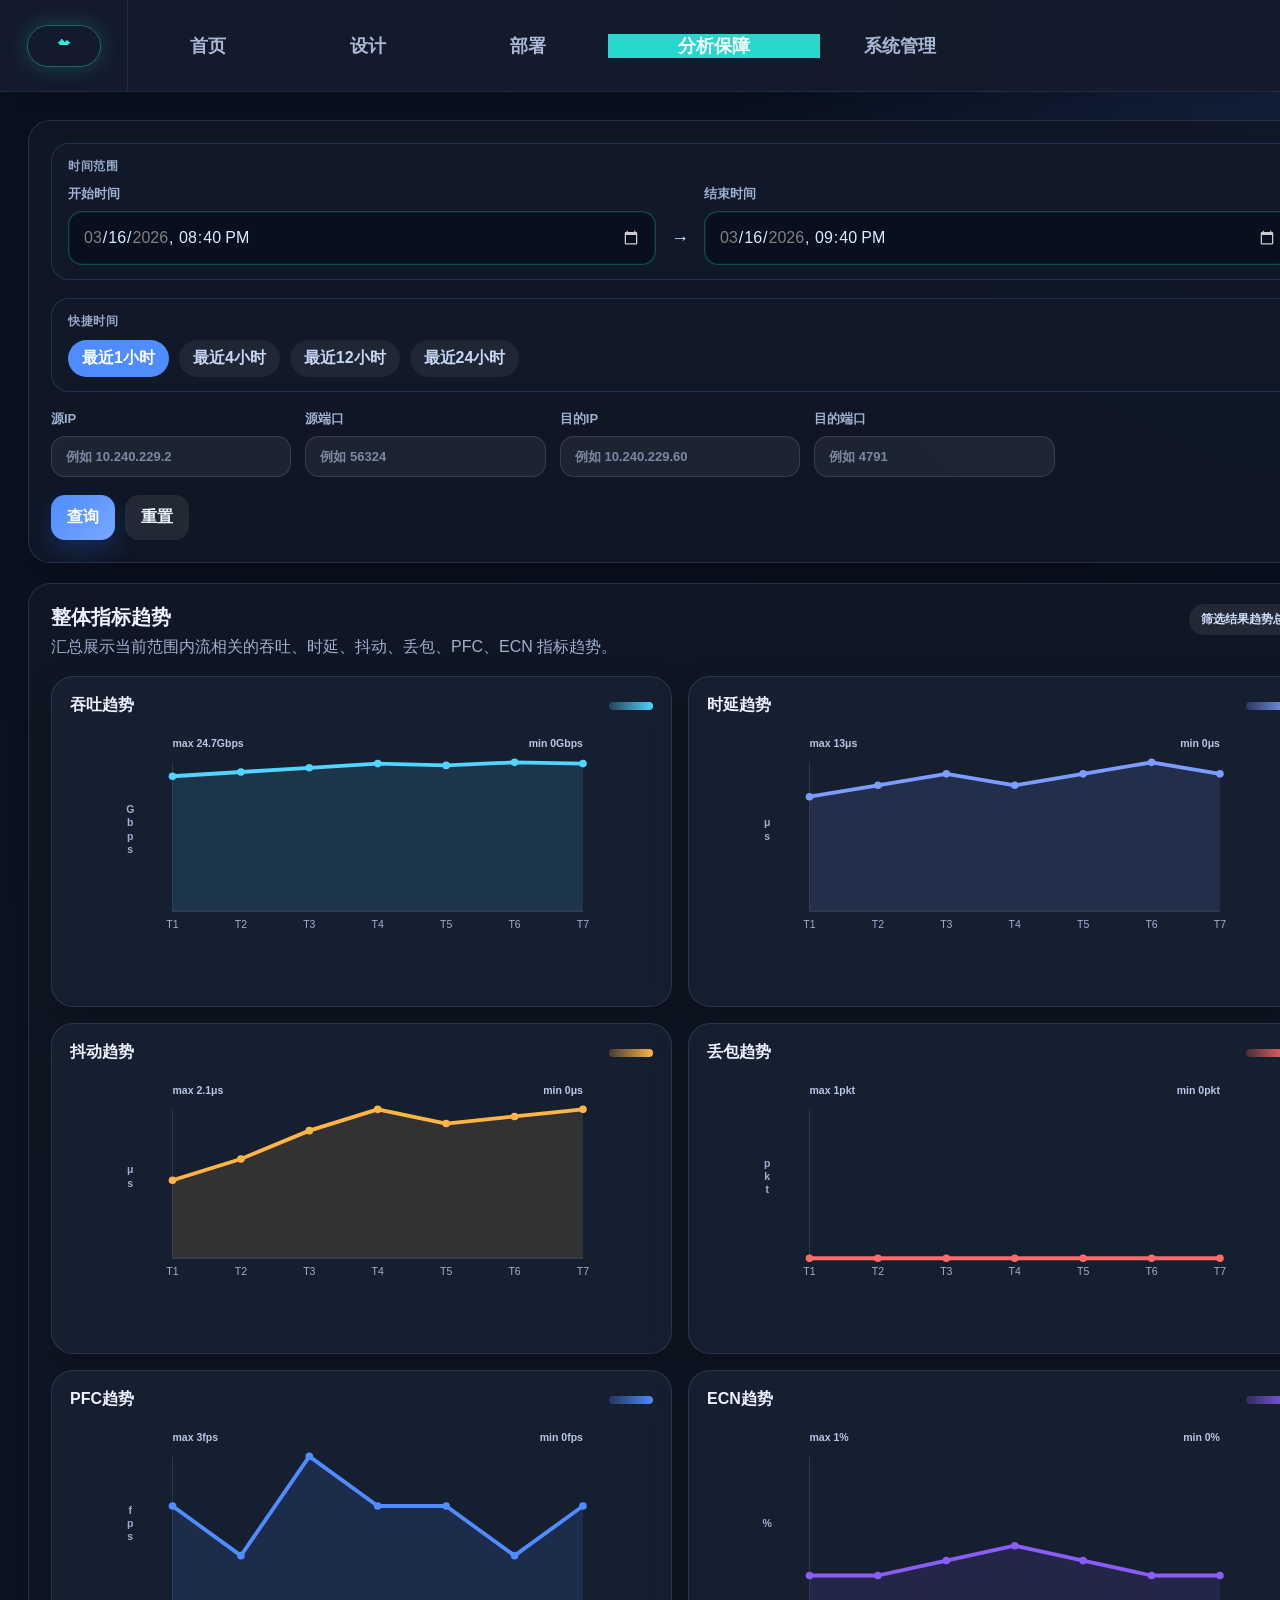
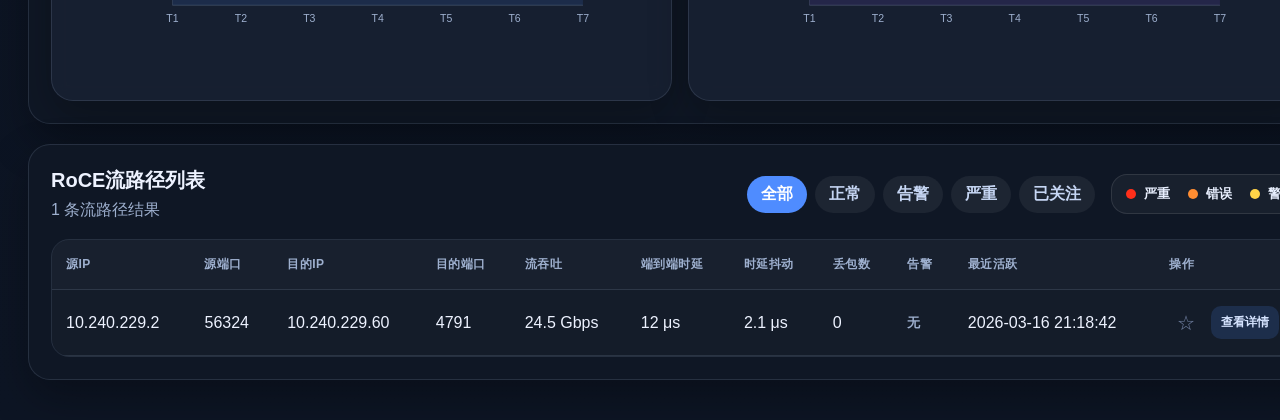
==== commit dfd70e87: "feat: 新增流关注功能" ====
--- a/index.html
+++ b/index.html
@@ -175,6 +175,13 @@
             <p><span id="resultCount">0</span> <span data-i18n="listCountSuffix">条流路径结果</span></p>
           </div>
           <div class="list-actions">
+            <div class="status-tabs" id="statusTabs">
+              <button class="status-tab active" data-status="all" data-i18n="statusAll">全部</button>
+              <button class="status-tab" data-status="normal" data-i18n="statusNormal">正常</button>
+              <button class="status-tab" data-status="warning" data-i18n="statusWarning">告警</button>
+              <button class="status-tab" data-status="critical" data-i18n="statusCritical">严重</button>
+              <button class="status-tab status-tab-favorite" data-status="favorites" data-i18n="statusFavorites">已关注</button>
+            </div>
             <div class="alarm-legend" aria-label="告警等级说明">
               <span class="alarm-legend-item"><span class="alarm-legend-dot critical"></span><span data-i18n="alarmCriticalLabel">严重</span></span>
               <span class="alarm-legend-item"><span class="alarm-legend-dot error"></span><span data-i18n="alarmErrorLabel">错误</span></span>
--- a/assets/styles/main.css
+++ b/assets/styles/main.css
@@ -3823,3 +3823,76 @@
   color: #ffffff;
   background: rgba(29, 107, 255, 0.16);
 }
+
+.list-header {
+  display: flex;
+  justify-content: space-between;
+  align-items: center;
+  gap: 16px;
+}
+
+.list-actions {
+  display: flex;
+  align-items: center;
+  gap: 16px;
+}
+
+.status-tabs {
+  display: flex;
+  gap: 8px;
+  flex-wrap: wrap;
+}
+
+.status-tab {
+  padding: 8px 14px;
+  border-radius: 999px;
+  background: rgba(255, 255, 255, 0.06);
+  color: #c6d6f4;
+  font-weight: 700;
+  border: none;
+  cursor: pointer;
+  transition: all 0.2s ease;
+}
+
+.status-tab:hover {
+  background: rgba(255, 255, 255, 0.12);
+}
+
+.status-tab.active {
+  background: var(--primary);
+  color: #ffffff;
+}
+
+.status-tab.status-tab-favorite.active {
+  background: #ffd448;
+  color: #0b1220;
+}
+
+.favorite-btn {
+  border: none;
+  background: transparent;
+  color: #6b7a9a;
+  font-size: 18px;
+  cursor: pointer;
+  padding: 4px 8px;
+  border-radius: 6px;
+  transition: all 0.2s ease;
+  line-height: 1;
+  display: inline-flex;
+  align-items: center;
+  justify-content: center;
+}
+
+.favorite-btn:hover {
+  color: #ffd448;
+  transform: scale(1.15);
+  background: rgba(255, 212, 72, 0.1);
+}
+
+.favorite-btn.favorited {
+  color: #ffd448;
+}
+
+.favorite-btn.favorited:hover {
+  background: rgba(255, 212, 72, 0.15);
+}
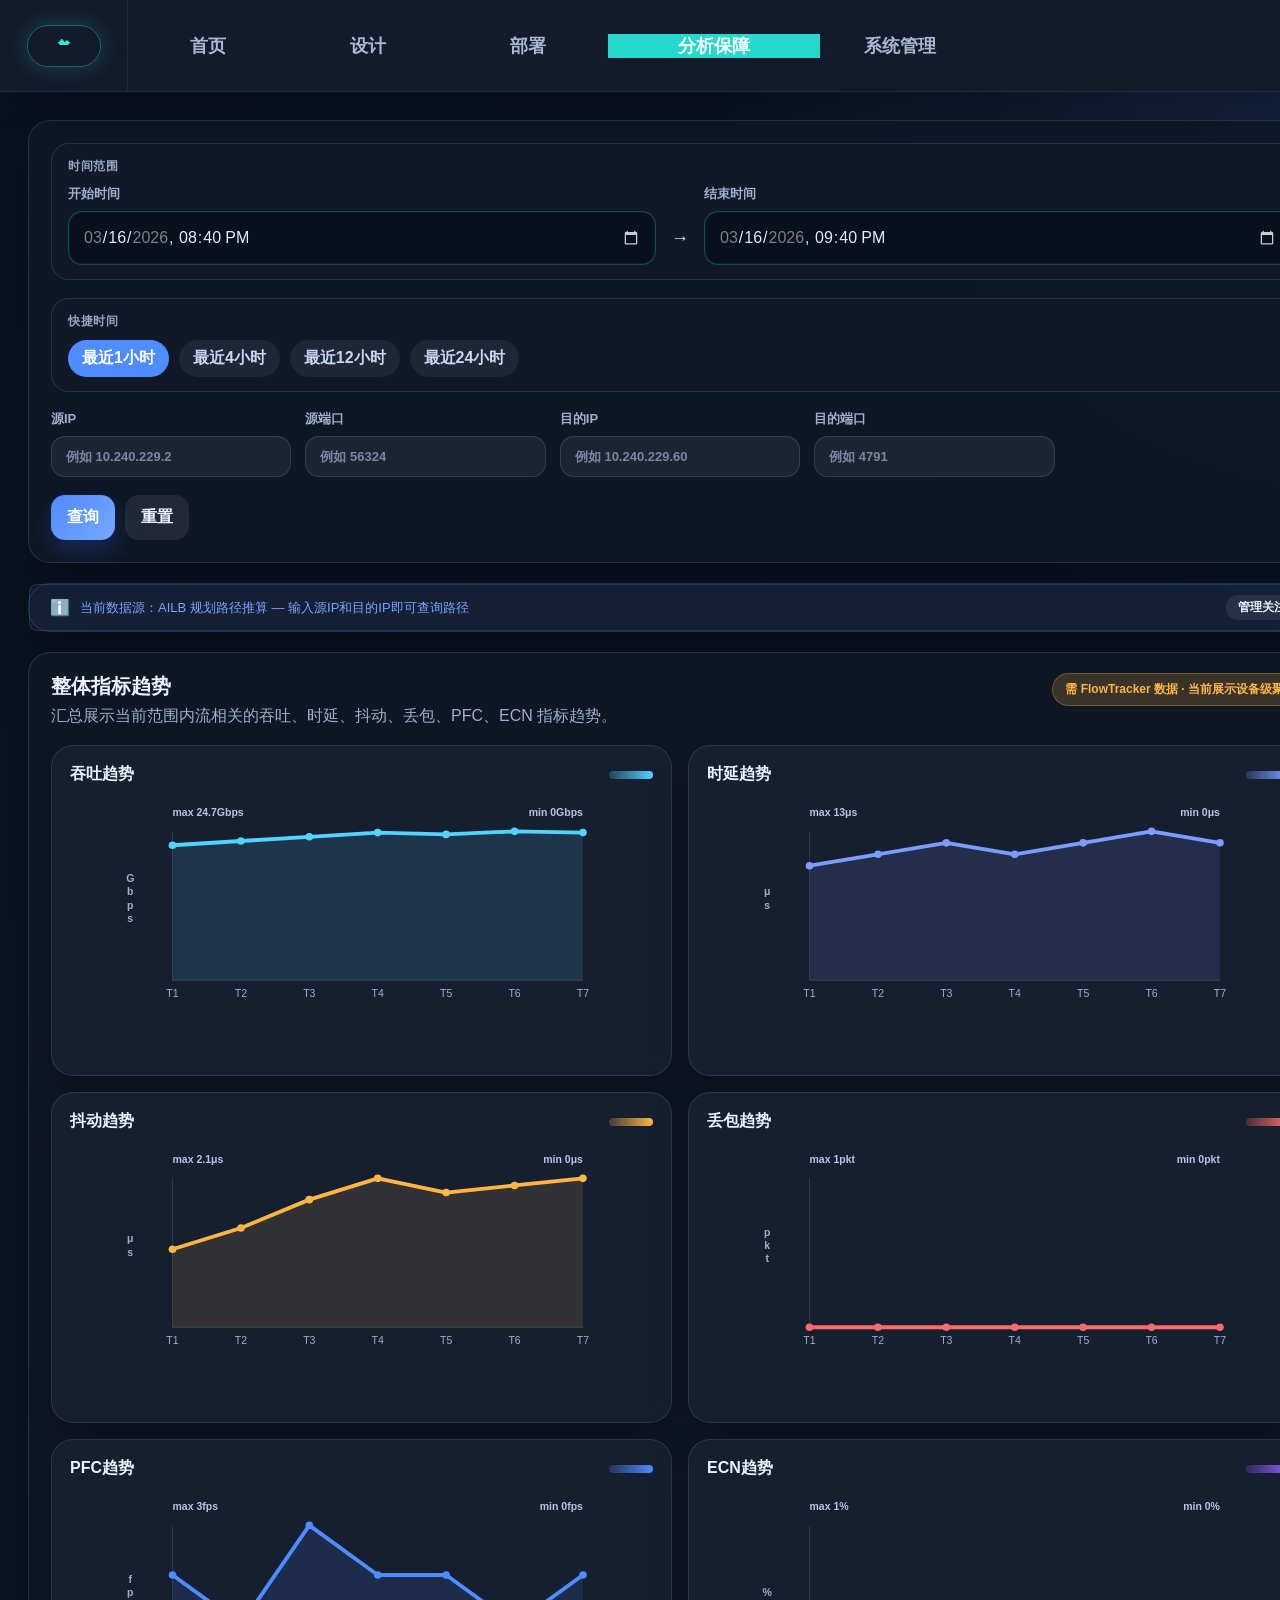
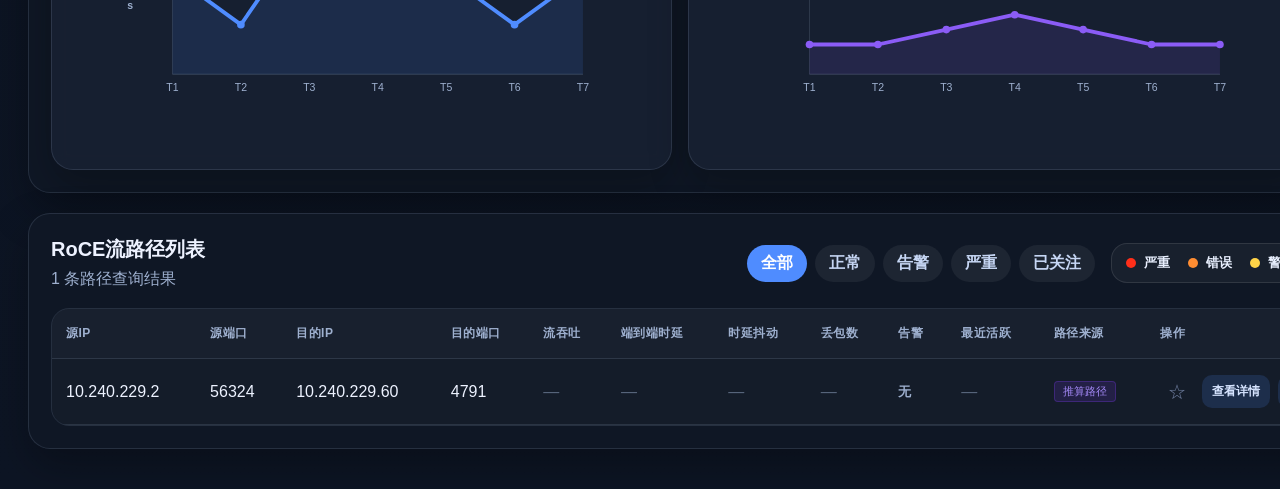
==== commit da07ef96: "feat: 完善流关注功能UI和交互优化" ====
--- a/index.html
+++ b/index.html
@@ -114,6 +114,16 @@
         </div>
       </section>
 
+      <section class="panel datasource-hint-panel" id="datasourceHintPanel">
+        <div class="datasource-hint" id="datasourceHint">
+          <span class="datasource-hint-icon">ℹ️</span>
+          <span class="datasource-hint-text" id="datasourceHintText">当前数据源：AILB 规划路径推算 — 输入源IP和目的IP即可查询路径</span>
+          <div class="datasource-hint-actions">
+            <button class="btn btn-sm btn-secondary" id="manageWatchedBtn" type="button">管理关注流</button>
+          </div>
+        </div>
+      </section>
+
       <section class="panel overall-trend-panel">
         <div class="panel-header">
           <div>
@@ -172,7 +182,7 @@
         <div class="panel-header list-header">
           <div>
             <h2 data-i18n="listTitle">RoCE流路径列表</h2>
-            <p><span id="resultCount">0</span> <span data-i18n="listCountSuffix">条流路径结果</span></p>
+            <p><span id="resultCount">0</span> <span data-i18n="listCountSuffix">条路径查询结果</span></p>
           </div>
           <div class="list-actions">
             <div class="status-tabs" id="statusTabs">
@@ -204,6 +214,7 @@
                 <th data-i18n="loss">丢包数</th>
                 <th data-i18n="alarmColumn">告警</th>
                 <th data-i18n="lastActive">最近活跃</th>
+                <th data-i18n="pathSource">路径来源</th>
                 <th data-i18n="actions">操作</th>
               </tr>
             </thead>
--- a/assets/styles/main.css
+++ b/assets/styles/main.css
@@ -3896,3 +3896,90 @@
 .favorite-btn.favorited:hover {
   background: rgba(255, 212, 72, 0.15);
 }
+
+/* ===== Data Source Hint ===== */
+.datasource-hint-panel {
+  padding: 0;
+}
+
+.datasource-hint {
+  display: flex;
+  align-items: center;
+  gap: 10px;
+  padding: 10px 20px;
+  background: rgba(79, 140, 255, 0.08);
+  border: 1px solid rgba(79, 140, 255, 0.2);
+  border-radius: 8px;
+  font-size: 13px;
+  color: var(--primary-2);
+}
+
+.datasource-hint-icon {
+  font-size: 16px;
+  flex-shrink: 0;
+}
+
+.datasource-hint-text {
+  flex: 1;
+}
+
+.datasource-hint-actions {
+  flex-shrink: 0;
+}
+
+.datasource-hint-actions .btn-sm {
+  font-size: 12px;
+  padding: 4px 12px;
+}
+
+/* ===== Path Source Badges ===== */
+.badge-path-source {
+  display: inline-block;
+  font-size: 11px;
+  padding: 2px 8px;
+  border-radius: 4px;
+  font-weight: 500;
+  white-space: nowrap;
+}
+
+.badge-source-ailb {
+  background: rgba(124, 58, 237, 0.15);
+  color: #a78bfa;
+  border: 1px solid rgba(124, 58, 237, 0.3);
+}
+
+.badge-source-ft {
+  background: rgba(22, 163, 74, 0.15);
+  color: #4ade80;
+  border: 1px solid rgba(22, 163, 74, 0.3);
+}
+
+/* ===== Metric N/A placeholder ===== */
+.metric-na {
+  color: var(--muted);
+  opacity: 0.5;
+  font-style: italic;
+}
+
+/* ===== Device quick drilldown button ===== */
+.matched-device-quick-actions {
+  display: flex;
+  justify-content: flex-end;
+  padding: 6px 12px 10px;
+  border-top: 1px solid rgba(120, 167, 255, 0.1);
+}
+
+.device-drilldown-btn {
+  font-size: 12px;
+  padding: 4px 12px;
+  border-radius: 6px;
+  cursor: pointer;
+}
+
+/* ===== AILB trend badge hint ===== */
+.badge-ailb-hint {
+  background: rgba(255, 180, 69, 0.18);
+  color: #ffb545;
+  border: 1px solid rgba(255, 180, 69, 0.3);
+}
+
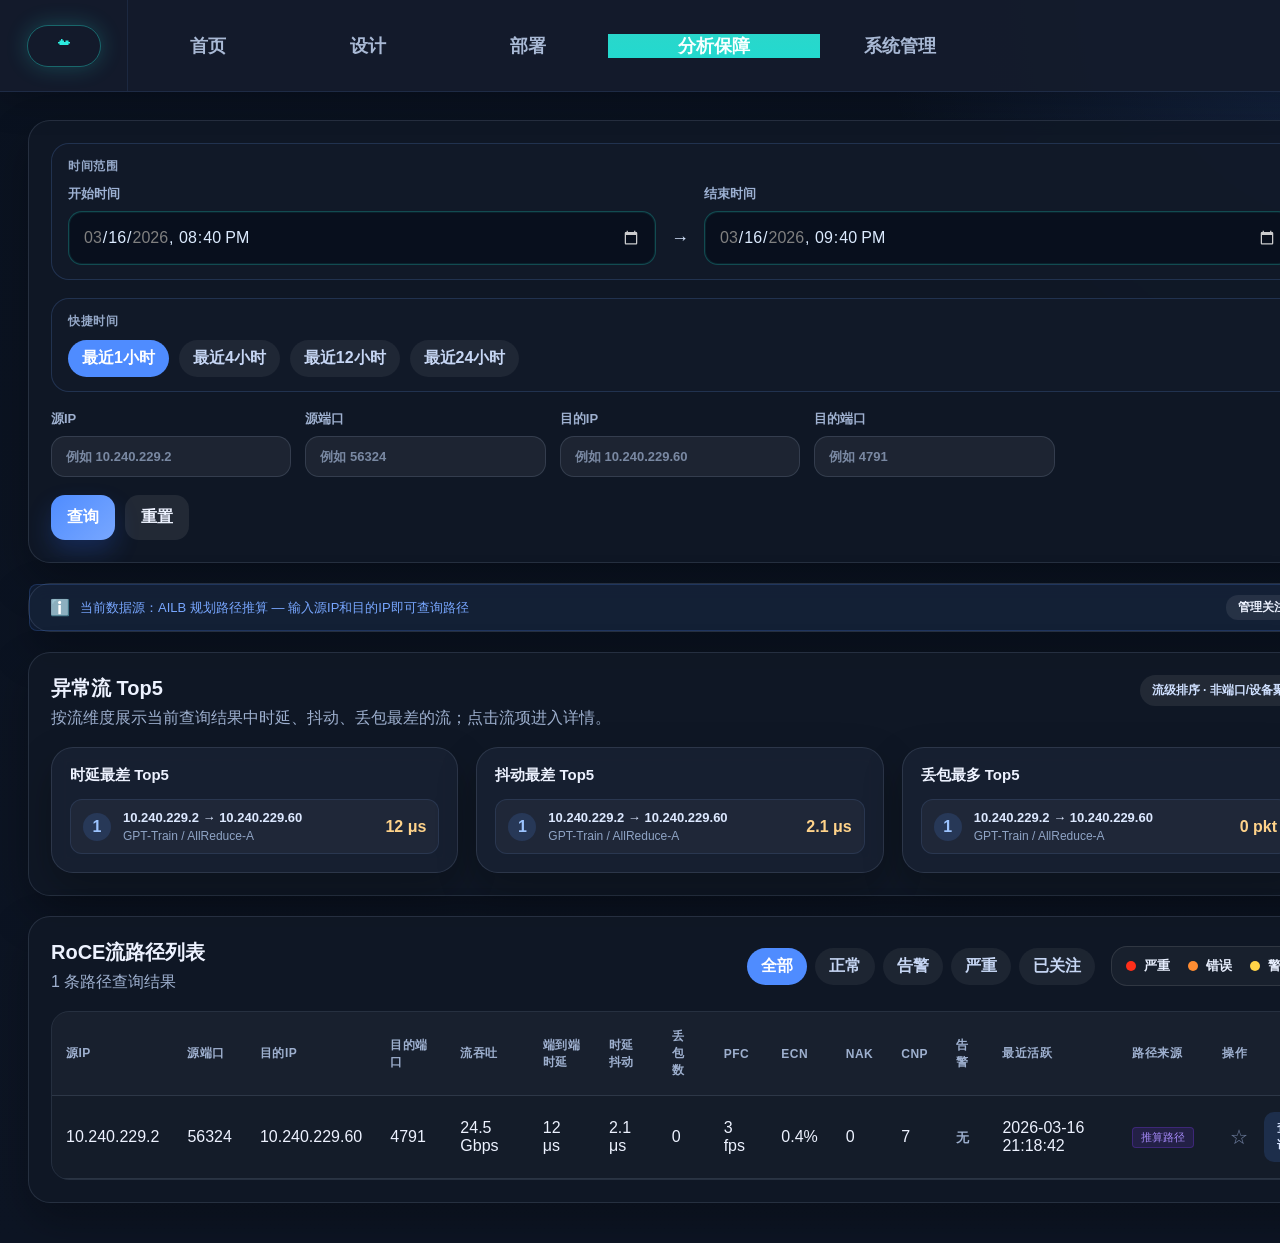
==== commit 13d3a97c: "feat: 增强队列时延超限下钻面板" ====
--- a/index.html
+++ b/index.html
@@ -124,57 +124,18 @@
         </div>
       </section>
 
-      <section class="panel overall-trend-panel">
+      <section class="panel flow-top5-panel">
         <div class="panel-header">
           <div>
-            <h2 data-i18n="overallTrendTitle">整体指标趋势</h2>
-            <p data-i18n="overallTrendSubtitle">汇总展示当前筛选条件下流相关的吞吐、时延、抖动、丢包、PFC、ECN 指标趋势</p>
+            <h2>异常流 Top5</h2>
+            <p>按流维度展示当前查询结果中时延、抖动、丢包最差的流；点击流项进入详情。</p>
           </div>
-          <span class="badge badge-light" data-i18n="overallTrendBadge">按当前筛选条件聚合</span>
+          <span class="badge badge-light">流级排序 · 非端口聚合</span>
         </div>
-        <div class="overall-trend-grid">
-          <div class="dark-card overall-trend-card">
-            <div class="overall-trend-card-header">
-              <h3 data-i18n="throughputTrend">吞吐趋势</h3>
-              <span class="trend-accent trend-accent-throughput"></span>
-            </div>
-            <div class="chart chart-compact" id="overallThroughputChart"></div>
-          </div>
-          <div class="dark-card overall-trend-card">
-            <div class="overall-trend-card-header">
-              <h3 data-i18n="latencyTrend">时延趋势</h3>
-              <span class="trend-accent trend-accent-latency"></span>
-            </div>
-            <div class="chart chart-compact" id="overallLatencyChart"></div>
-          </div>
-          <div class="dark-card overall-trend-card">
-            <div class="overall-trend-card-header">
-              <h3 data-i18n="jitterTrend">抖动趋势</h3>
-              <span class="trend-accent trend-accent-jitter"></span>
-            </div>
-            <div class="chart chart-compact" id="overallJitterChart"></div>
-          </div>
-          <div class="dark-card overall-trend-card">
-            <div class="overall-trend-card-header">
-              <h3 data-i18n="lossTrend">丢包趋势</h3>
-              <span class="trend-accent trend-accent-loss"></span>
-            </div>
-            <div class="chart chart-compact" id="overallLossChart"></div>
-          </div>
-          <div class="dark-card overall-trend-card">
-            <div class="overall-trend-card-header">
-              <h3 data-i18n="pfcTrend">PFC趋势</h3>
-              <span class="trend-accent trend-accent-pfc"></span>
-            </div>
-            <div class="chart chart-compact" id="overallPfcChart"></div>
-          </div>
-          <div class="dark-card overall-trend-card">
-            <div class="overall-trend-card-header">
-              <h3 data-i18n="ecnTrend">ECN趋势</h3>
-              <span class="trend-accent trend-accent-ecn"></span>
-            </div>
-            <div class="chart chart-compact" id="overallEcnChart"></div>
-          </div>
+        <div class="flow-top5-grid" id="flowTop5Grid">
+          <div class="dark-card flow-top5-card"><h3>时延最差 Top5</h3><div id="topLatencyFlows"></div></div>
+          <div class="dark-card flow-top5-card"><h3>抖动最差 Top5</h3><div id="topJitterFlows"></div></div>
+          <div class="dark-card flow-top5-card"><h3>丢包最多 Top5</h3><div id="topLossFlows"></div></div>
         </div>
       </section>
 
@@ -212,6 +173,10 @@
                 <th data-i18n="latency">端到端时延</th>
                 <th data-i18n="jitter">时延抖动</th>
                 <th data-i18n="loss">丢包数</th>
+                <th>PFC</th>
+                <th>ECN</th>
+                <th>NAK</th>
+                <th>CNP</th>
                 <th data-i18n="alarmColumn">告警</th>
                 <th data-i18n="lastActive">最近活跃</th>
                 <th data-i18n="pathSource">路径来源</th>
--- a/assets/styles/main.css
+++ b/assets/styles/main.css
@@ -613,6 +613,81 @@
   gap: 16px;
 }
 
+.flow-top5-grid {
+  display: grid;
+  grid-template-columns: repeat(3, minmax(0, 1fr));
+  gap: 18px;
+}
+
+.flow-top5-card h3 {
+  margin-bottom: 14px;
+  font-size: 15px;
+}
+
+.flow-top5-list {
+  display: flex;
+  flex-direction: column;
+  gap: 10px;
+}
+
+.flow-top5-item {
+  width: 100%;
+  display: grid;
+  grid-template-columns: 30px minmax(0, 1fr) auto;
+  align-items: center;
+  gap: 10px;
+  padding: 10px 12px;
+  border-radius: 12px;
+  border: 1px solid rgba(120, 167, 255, 0.12);
+  background: rgba(255, 255, 255, 0.04);
+  color: #dce8ff;
+  text-align: left;
+}
+
+.flow-top5-item:hover {
+  border-color: rgba(120, 167, 255, 0.36);
+  background: rgba(79, 140, 255, 0.1);
+}
+
+.flow-top5-rank {
+  width: 28px;
+  height: 28px;
+  display: inline-flex;
+  align-items: center;
+  justify-content: center;
+  border-radius: 50%;
+  background: rgba(79, 140, 255, 0.16);
+  color: #9cc4ff;
+  font-weight: 800;
+}
+
+.flow-top5-main {
+  min-width: 0;
+  display: grid;
+  gap: 4px;
+}
+
+.flow-top5-main strong {
+  overflow: hidden;
+  text-overflow: ellipsis;
+  white-space: nowrap;
+  font-size: 13px;
+}
+
+.flow-top5-main em {
+  color: #8fa4c5;
+  font-size: 12px;
+  font-style: normal;
+  overflow: hidden;
+  text-overflow: ellipsis;
+  white-space: nowrap;
+}
+
+.flow-top5-value {
+  font-weight: 800;
+  color: #ffd38a;
+}
+
 .overall-trend-card {
   padding: 18px 18px 14px;
 }
@@ -1545,6 +1620,14 @@
   stroke-width: 2.2;
 }
 
+.topology-node.path-variant-ailb.is-highlighted .topology-node-ring {
+  stroke: rgba(175, 126, 255, 0.96);
+}
+
+.topology-node.path-variant-fallback.is-highlighted .topology-node-ring {
+  stroke: rgba(255, 166, 96, 0.96);
+}
+
 .topology-node.is-muted .topology-node-ring {
   stroke: rgba(255, 255, 255, 0.1);
 }
@@ -1613,12 +1696,36 @@
   stroke: rgba(255, 255, 255, 0.36);
 }
 
+.link-normal.path-variant-ailb {
+  stroke: rgba(168, 116, 255, 0.66);
+}
+
 .link-warning {
   stroke: rgba(255, 182, 72, 0.9);
 }
 
+.link-warning.path-variant-ailb {
+  stroke: rgba(172, 132, 255, 0.92);
+}
+
 .link-critical {
   stroke: rgba(255, 116, 81, 0.92);
+}
+
+.link-critical.path-variant-ailb {
+  stroke: rgba(206, 140, 255, 0.98);
+}
+
+.link-normal.path-variant-fallback {
+  stroke: rgba(255, 188, 96, 0.72);
+}
+
+.link-warning.path-variant-fallback {
+  stroke: rgba(255, 162, 82, 0.96);
+}
+
+.link-critical.path-variant-fallback {
+  stroke: rgba(255, 122, 84, 0.98);
 }
 
 .link-normal.is-muted,
@@ -1631,12 +1738,36 @@
   stroke: #2f6bff;
 }
 
+.link-normal.path-variant-ailb.is-highlighted {
+  stroke: rgba(175, 126, 255, 0.98);
+}
+
+.link-normal.path-variant-fallback.is-highlighted {
+  stroke: rgba(255, 184, 104, 0.98);
+}
+
 .link-warning.is-highlighted {
   stroke: #4f8cff;
 }
 
+.link-warning.path-variant-ailb.is-highlighted {
+  stroke: rgba(191, 146, 255, 0.98);
+}
+
+.link-warning.path-variant-fallback.is-highlighted {
+  stroke: rgba(255, 170, 92, 0.98);
+}
+
 .link-critical.is-highlighted {
   stroke: #ff8d32;
+}
+
+.link-critical.path-variant-ailb.is-highlighted {
+  stroke: rgba(220, 156, 255, 0.98);
+}
+
+.link-critical.path-variant-fallback.is-highlighted {
+  stroke: rgba(255, 132, 90, 0.98);
 }
 
 .link-label.is-muted {
@@ -2716,6 +2847,53 @@
   align-items: center;
 }
 
+.flow-detail-path-header-row {
+  display: flex;
+  flex-wrap: wrap;
+  align-items: center;
+  gap: 10px;
+  margin-top: 6px;
+}
+
+.path-variant-switcher {
+  display: flex;
+  align-items: center;
+  gap: 8px;
+  flex-wrap: wrap;
+}
+
+.path-variant-switcher.is-single {
+  opacity: 0.86;
+}
+
+.path-variant-btn {
+  min-height: 30px;
+  padding: 0 12px;
+  border-radius: 999px;
+  border: 1px solid rgba(255, 255, 255, 0.08);
+  background: rgba(255, 255, 255, 0.04);
+  color: #c6d6f4;
+  font-size: 12px;
+  font-weight: 700;
+  transition: all 0.18s ease;
+}
+
+.path-variant-btn:hover {
+  border-color: rgba(255, 255, 255, 0.2);
+}
+
+.path-variant-btn.is-ailb.is-active {
+  background: rgba(124, 58, 237, 0.16);
+  border-color: rgba(124, 58, 237, 0.4);
+  color: #cbb0ff;
+}
+
+.path-variant-btn.is-fallback.is-active {
+  background: rgba(255, 148, 76, 0.18);
+  border-color: rgba(255, 148, 76, 0.42);
+  color: #ffd0a1;
+}
+
 .flow-detail-actions,
 .flow-detail-side-actions {
   display: flex;
@@ -2753,6 +2931,38 @@
   font-weight: 700;
 }
 
+.selection-status-chip.is-ailb {
+  background: rgba(124, 58, 237, 0.12);
+  color: #e3d8ff;
+}
+
+.selection-status-chip.is-fallback {
+  background: rgba(255, 148, 76, 0.14);
+  color: #ffe1bf;
+}
+
+.topology-source-indicator {
+  display: inline-flex;
+  align-items: center;
+  min-height: 30px;
+  padding: 0 12px;
+  border-radius: 999px;
+  font-size: 12px;
+  font-weight: 700;
+  background: rgba(255, 255, 255, 0.05);
+  color: #d7e4ff;
+}
+
+.topology-source-indicator.is-ailb {
+  background: rgba(124, 58, 237, 0.14);
+  color: #d9c3ff;
+}
+
+.topology-source-indicator.is-fallback {
+  background: rgba(255, 148, 76, 0.14);
+  color: #ffd1a6;
+}
+
 .flow-detail-topology-panel #topologyContainer {
   min-height: 620px;
 }
@@ -2793,6 +3003,14 @@
 
 .heatmap-board-ordered {
   padding: 18px 18px 20px;
+}
+
+.heatmap-board-ailb {
+  box-shadow: inset 0 0 0 1px rgba(124, 58, 237, 0.12);
+}
+
+.heatmap-board-fallback {
+  box-shadow: inset 0 0 0 1px rgba(255, 148, 76, 0.14);
 }
 
 .heatmap-grid-header-ordered,
@@ -3598,6 +3816,341 @@
   gap: 26px;
 }
 
+.queue-delay-layout {
+  gap: 24px;
+}
+
+.queue-delay-hero {
+  display: flex;
+  flex-direction: column;
+  gap: 18px;
+}
+
+.queue-delay-title-row {
+  display: flex;
+  flex-wrap: wrap;
+  align-items: center;
+  gap: 14px;
+}
+
+.queue-delay-tags {
+  display: flex;
+  flex-wrap: wrap;
+  gap: 10px;
+}
+
+.queue-delay-tag {
+  display: inline-flex;
+  align-items: center;
+  min-height: 28px;
+  padding: 0 12px;
+  border-radius: 999px;
+  font-size: 12px;
+  font-weight: 700;
+  letter-spacing: 0.02em;
+}
+
+.queue-delay-tag.tone-info {
+  background: rgba(79, 140, 255, 0.16);
+  color: #9ac0ff;
+}
+
+.queue-delay-tag.tone-warning {
+  background: rgba(255, 176, 96, 0.16);
+  color: #ffd18f;
+}
+
+.queue-delay-tag.tone-neutral {
+  background: rgba(255, 255, 255, 0.08);
+  color: #d7e4ff;
+}
+
+.queue-delay-desc {
+  max-width: 1180px;
+  color: #9eb0cf;
+  font-size: 13px;
+  line-height: 1.7;
+  margin: 0;
+}
+
+.queue-delay-insight-grid {
+  display: grid;
+  grid-template-columns: repeat(4, minmax(0, 1fr));
+  gap: 14px;
+}
+
+.queue-delay-insight-card {
+  min-height: 118px;
+  padding: 18px 20px 16px;
+  border-radius: 10px;
+  border: 1px solid rgba(255, 255, 255, 0.05);
+  background: linear-gradient(180deg, rgba(255, 255, 255, 0.06), rgba(255, 255, 255, 0.03));
+}
+
+.queue-delay-insight-card.is-highlight {
+  border-color: rgba(79, 140, 255, 0.36);
+  background: linear-gradient(180deg, rgba(79, 140, 255, 0.12), rgba(79, 140, 255, 0.05));
+}
+
+.queue-delay-insight-card.is-danger {
+  border-color: rgba(255, 86, 48, 0.3);
+  background: linear-gradient(180deg, rgba(255, 86, 48, 0.12), rgba(255, 86, 48, 0.04));
+}
+
+.queue-delay-insight-card.is-selected {
+  border-color: rgba(255, 212, 72, 0.34);
+  background: linear-gradient(180deg, rgba(255, 212, 72, 0.12), rgba(255, 212, 72, 0.04));
+}
+
+.queue-delay-insight-label {
+  color: #9eb0cf;
+  font-size: 12px;
+  text-transform: uppercase;
+  letter-spacing: 0.08em;
+  font-weight: 700;
+}
+
+.queue-delay-insight-value {
+  margin-top: 18px;
+  color: #eef4ff;
+  font-size: 30px;
+  font-weight: 700;
+}
+
+.queue-delay-insight-foot {
+  margin-top: 10px;
+  color: rgba(255, 255, 255, 0.64);
+  font-size: 13px;
+  line-height: 1.5;
+}
+
+.queue-delay-main-grid {
+  display: grid;
+  grid-template-columns: 160px minmax(0, 1fr) 440px;
+  gap: 20px;
+  align-items: start;
+}
+
+.queue-delay-main-content,
+.queue-delay-side-column {
+  display: flex;
+  flex-direction: column;
+  gap: 18px;
+}
+
+.queue-delay-histogram-card {
+  padding: 18px 20px 16px;
+}
+
+.queue-delay-histogram-header {
+  display: flex;
+  align-items: flex-start;
+  justify-content: space-between;
+  gap: 16px;
+  margin-bottom: 18px;
+}
+
+.queue-delay-histogram-meta {
+  margin-top: 8px;
+  color: #9eb0cf;
+  font-size: 13px;
+}
+
+.queue-delay-reset-btn {
+  min-height: 32px;
+  padding: 0 14px;
+  border-radius: 999px;
+  border: 1px solid rgba(79, 140, 255, 0.2);
+  background: rgba(255, 255, 255, 0.04);
+  color: #9eb0cf;
+  font-size: 12px;
+  font-weight: 700;
+}
+
+.queue-delay-reset-btn.is-active {
+  border-color: rgba(79, 140, 255, 0.56);
+  background: rgba(79, 140, 255, 0.18);
+  color: #d7e6ff;
+}
+
+.queue-delay-bucket-grid {
+  display: grid;
+  grid-template-columns: repeat(8, minmax(0, 1fr));
+  gap: 10px;
+  align-items: end;
+}
+
+.queue-delay-bucket {
+  min-height: 254px;
+  padding: 12px 10px 10px;
+  border-radius: 10px;
+  border: 1px solid rgba(255, 255, 255, 0.06);
+  background: rgba(255, 255, 255, 0.03);
+  display: flex;
+  flex-direction: column;
+  justify-content: flex-end;
+  align-items: center;
+  gap: 10px;
+  transition: transform 0.16s ease, border-color 0.16s ease, background 0.16s ease;
+}
+
+.queue-delay-bucket:hover {
+  transform: translateY(-2px);
+  border-color: rgba(79, 140, 255, 0.34);
+}
+
+.queue-delay-bucket.is-over-threshold {
+  background: linear-gradient(180deg, rgba(255, 96, 64, 0.08), rgba(255, 96, 64, 0.02));
+}
+
+.queue-delay-bucket.is-active {
+  border-color: rgba(79, 140, 255, 0.7);
+  background: linear-gradient(180deg, rgba(79, 140, 255, 0.16), rgba(79, 140, 255, 0.04));
+  box-shadow: inset 0 0 0 1px rgba(79, 140, 255, 0.22);
+}
+
+.queue-delay-bucket-ratio {
+  font-size: 13px;
+  font-weight: 700;
+  color: #d7e4ff;
+}
+
+.queue-delay-bucket-bar-shell {
+  width: 100%;
+  flex: 1;
+  display: flex;
+  align-items: flex-end;
+}
+
+.queue-delay-bucket-bar {
+  width: 100%;
+  border-radius: 10px 10px 4px 4px;
+  background: linear-gradient(180deg, rgba(79, 140, 255, 0.95), rgba(29, 107, 255, 0.42));
+  min-height: 10px;
+}
+
+.queue-delay-bucket.is-over-threshold .queue-delay-bucket-bar {
+  background: linear-gradient(180deg, rgba(255, 126, 86, 0.95), rgba(255, 82, 56, 0.4));
+}
+
+.queue-delay-bucket-label {
+  font-size: 12px;
+  font-weight: 700;
+  color: #eef4ff;
+  text-align: center;
+}
+
+.queue-delay-bucket-count {
+  font-size: 11px;
+  color: #9eb0cf;
+}
+
+.queue-delay-chart-grid {
+  display: grid;
+  grid-template-columns: repeat(2, minmax(0, 1fr));
+  gap: 18px;
+}
+
+.queue-delay-summary-card {
+  padding: 18px 18px 16px;
+  border-radius: 10px;
+  border: 1px solid rgba(255, 255, 255, 0.06);
+  background: linear-gradient(180deg, rgba(255, 255, 255, 0.05), rgba(255, 255, 255, 0.03));
+}
+
+.queue-delay-summary-head {
+  display: flex;
+  justify-content: space-between;
+  align-items: flex-start;
+  gap: 16px;
+  margin-bottom: 12px;
+}
+
+.queue-delay-summary-title {
+  font-size: 16px;
+  font-weight: 700;
+  color: #edf2ff;
+}
+
+.queue-delay-summary-desc {
+  margin: 8px 0 0;
+  color: #9eb0cf;
+  font-size: 13px;
+  line-height: 1.65;
+}
+
+.queue-delay-summary-list {
+  margin: 0;
+  padding-left: 18px;
+  color: #dce8ff;
+  display: flex;
+  flex-direction: column;
+  gap: 10px;
+}
+
+.queue-delay-summary-list li {
+  line-height: 1.6;
+}
+
+.queue-delay-summary-actions {
+  margin-top: 16px;
+  display: flex;
+  flex-wrap: wrap;
+  gap: 10px;
+}
+
+.queue-delay-action-chip {
+  display: inline-flex;
+  align-items: center;
+  min-height: 30px;
+  padding: 0 12px;
+  border-radius: 999px;
+  background: rgba(79, 140, 255, 0.12);
+  color: #bcd4ff;
+  font-size: 12px;
+  font-weight: 700;
+}
+
+.queue-delay-record-card {
+  padding-top: 16px;
+}
+
+.queue-delay-record-table tr.is-focused td {
+  background: rgba(79, 140, 255, 0.08);
+}
+
+.queue-delay-status-pill {
+  display: inline-flex;
+  align-items: center;
+  justify-content: center;
+  min-width: 46px;
+  min-height: 24px;
+  padding: 0 10px;
+  border-radius: 999px;
+  font-size: 11px;
+  font-weight: 700;
+}
+
+.queue-delay-status-pill.normal {
+  background: rgba(31, 142, 80, 0.18);
+  color: #74e29f;
+}
+
+.queue-delay-status-pill.warning {
+  background: rgba(255, 212, 72, 0.18);
+  color: #ffd56f;
+}
+
+.queue-delay-status-pill.error {
+  background: rgba(255, 141, 50, 0.18);
+  color: #ffb060;
+}
+
+.queue-delay-status-pill.critical {
+  background: rgba(255, 86, 48, 0.18);
+  color: #ff8f7d;
+}
+
 .drilldown-queue-header-row {
   display: flex;
   align-items: center;
@@ -3954,6 +4507,12 @@
   border: 1px solid rgba(22, 163, 74, 0.3);
 }
 
+.badge-source-fallback {
+  background: rgba(255, 148, 76, 0.16);
+  color: #ffcc9c;
+  border: 1px solid rgba(255, 148, 76, 0.32);
+}
+
 /* ===== Metric N/A placeholder ===== */
 .metric-na {
   color: var(--muted);
@@ -3983,3 +4542,34 @@
   border: 1px solid rgba(255, 180, 69, 0.3);
 }
 
+/* 2026-05-20评审结论：拓扑颜色保留给时延/带宽/告警等级，路径类型仅用文字标识。 */
+.link-normal.path-variant-ailb,
+.link-normal.path-variant-fallback {
+  stroke: rgba(255, 255, 255, 0.36);
+}
+
+.link-warning.path-variant-ailb,
+.link-warning.path-variant-fallback {
+  stroke: rgba(255, 182, 72, 0.9);
+}
+
+.link-critical.path-variant-ailb,
+.link-critical.path-variant-fallback {
+  stroke: rgba(255, 116, 81, 0.92);
+}
+
+.link-normal.path-variant-ailb.is-highlighted,
+.link-normal.path-variant-fallback.is-highlighted {
+  stroke: #2f6bff;
+}
+
+.link-warning.path-variant-ailb.is-highlighted,
+.link-warning.path-variant-fallback.is-highlighted {
+  stroke: #4f8cff;
+}
+
+.link-critical.path-variant-ailb.is-highlighted,
+.link-critical.path-variant-fallback.is-highlighted {
+  stroke: #ff8d32;
+}
+
